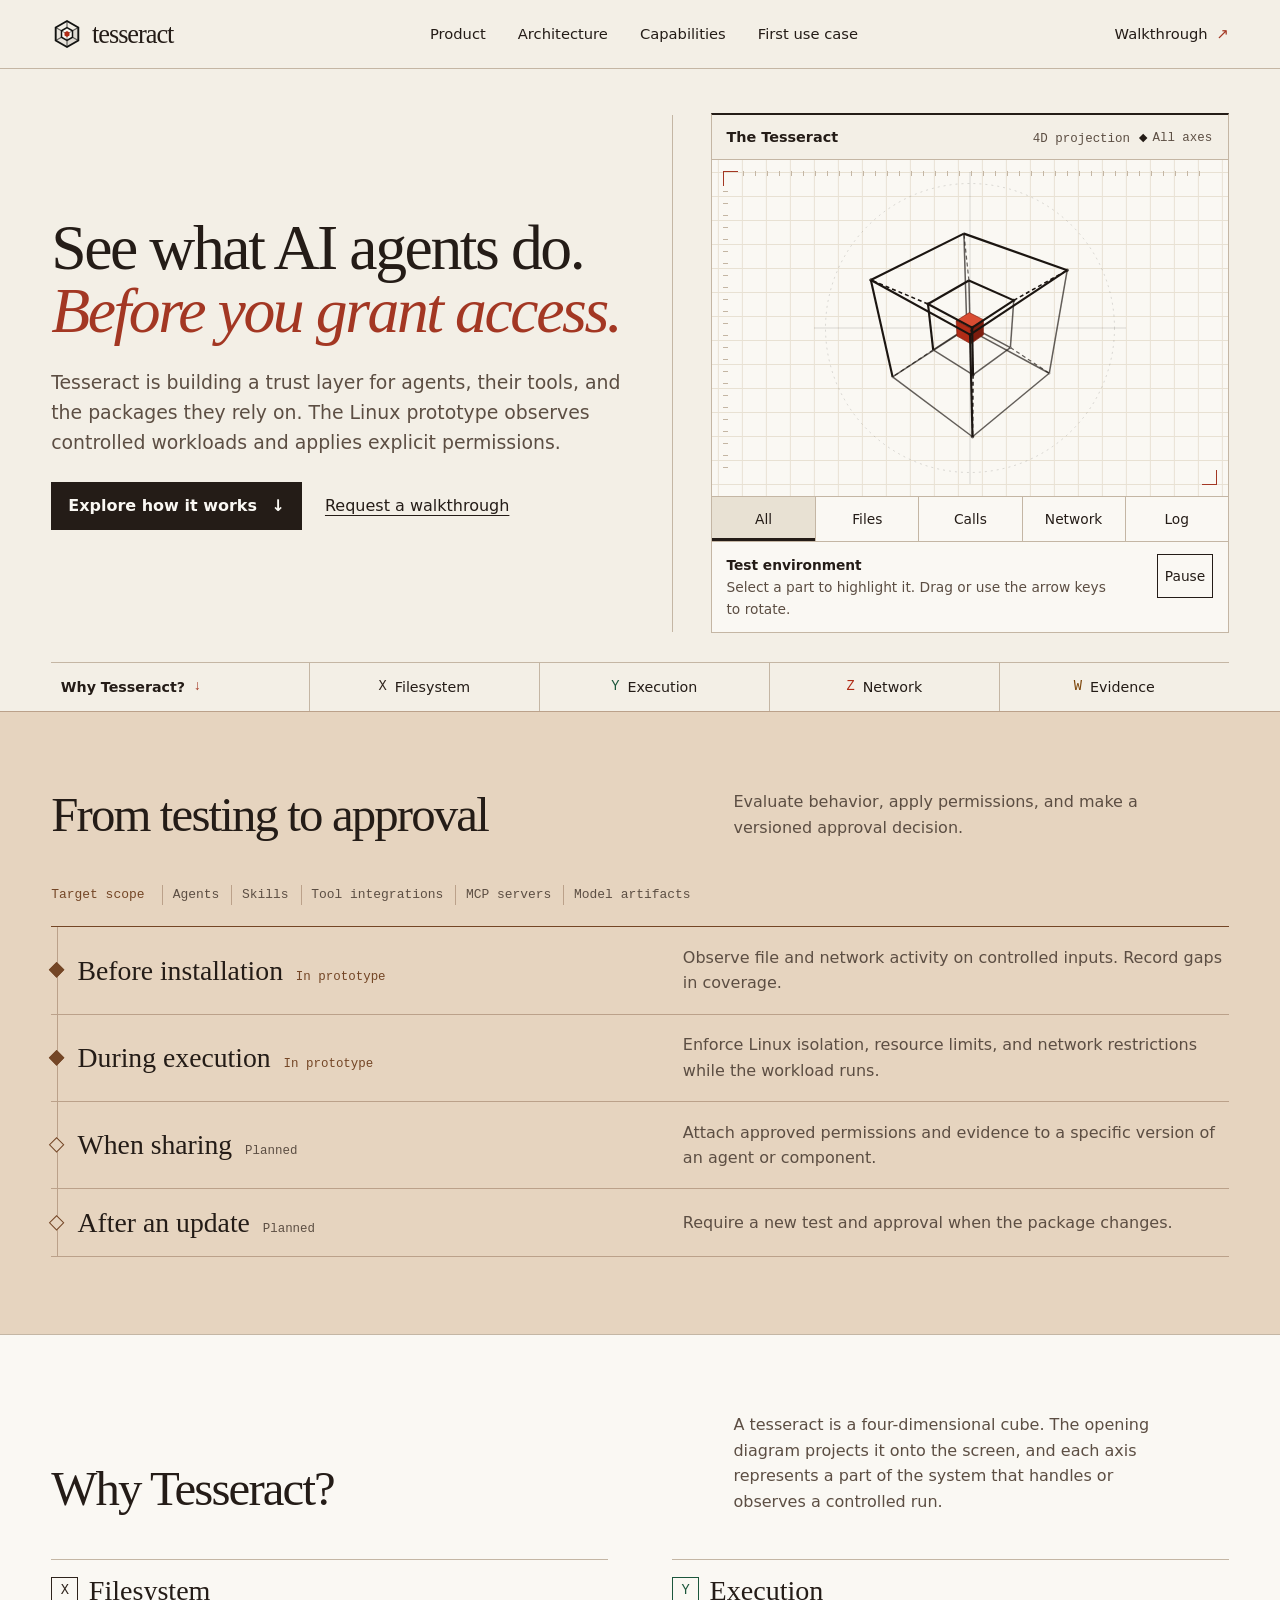
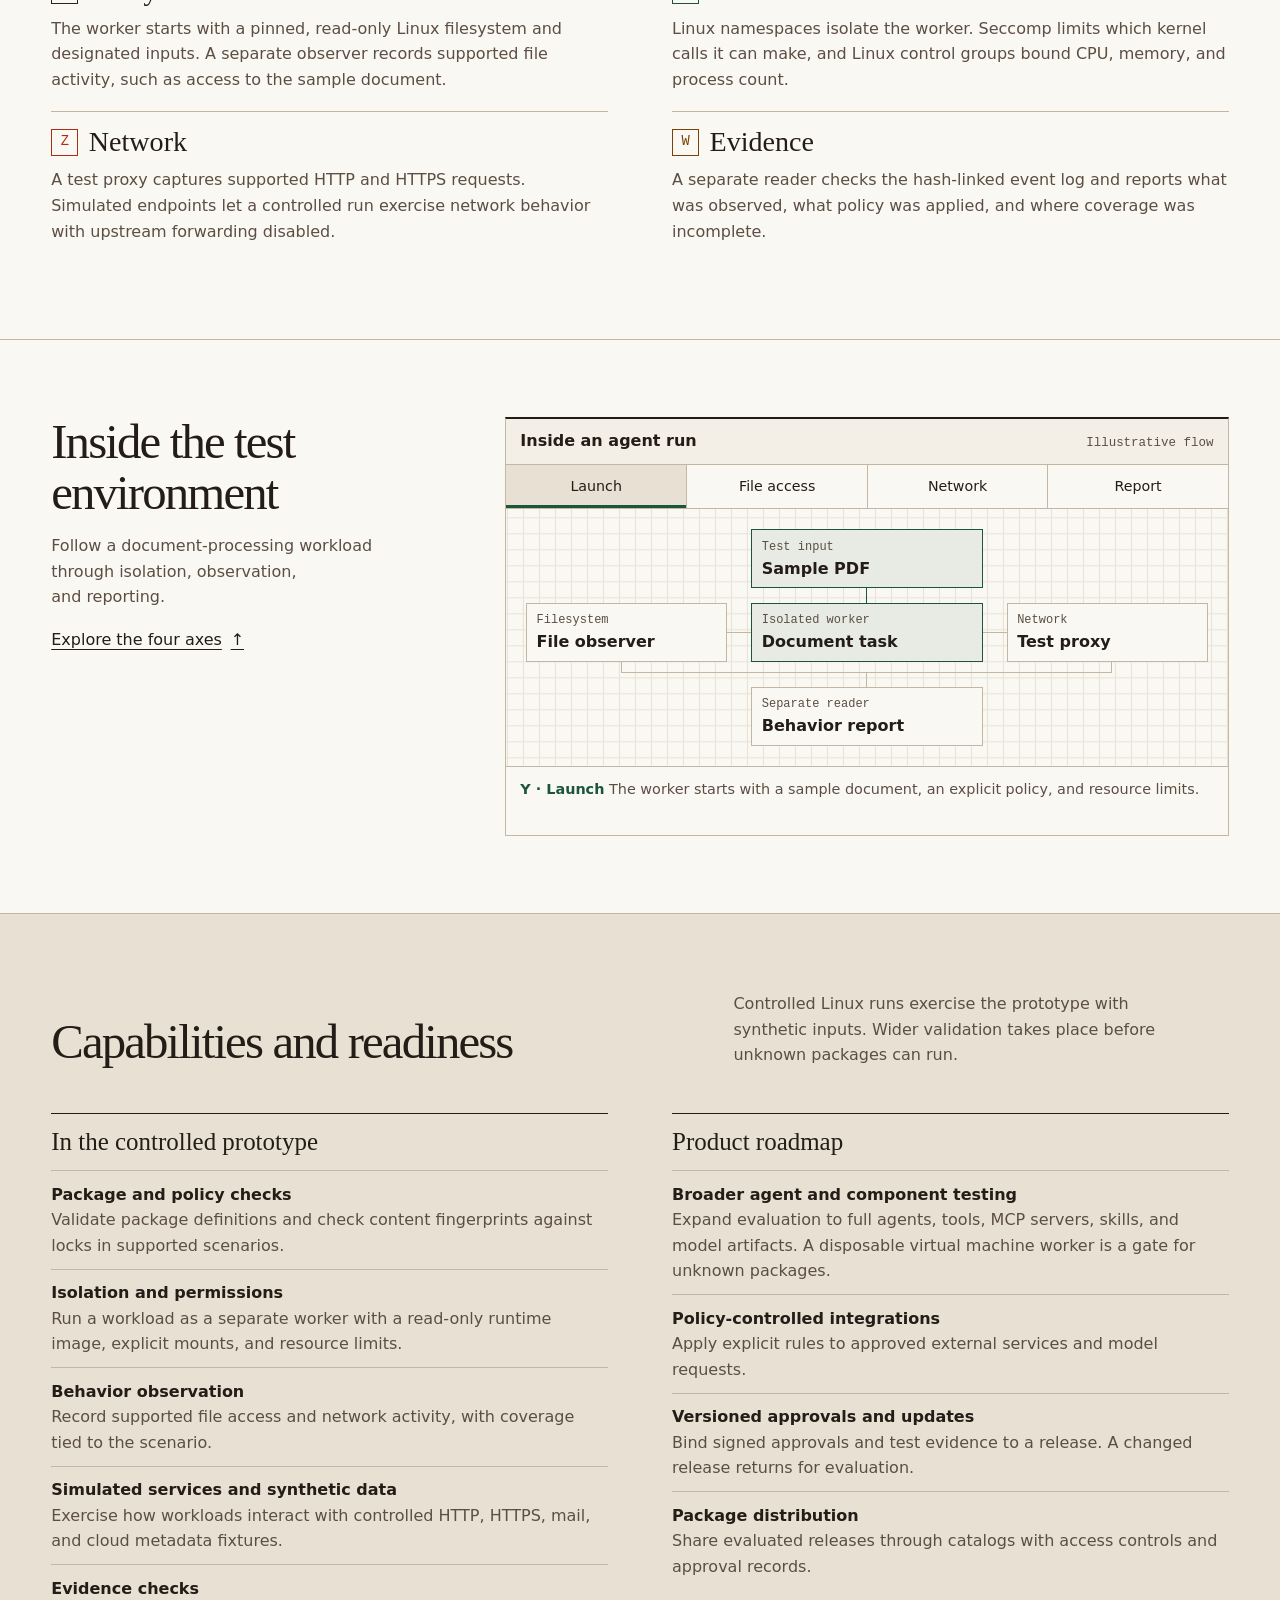
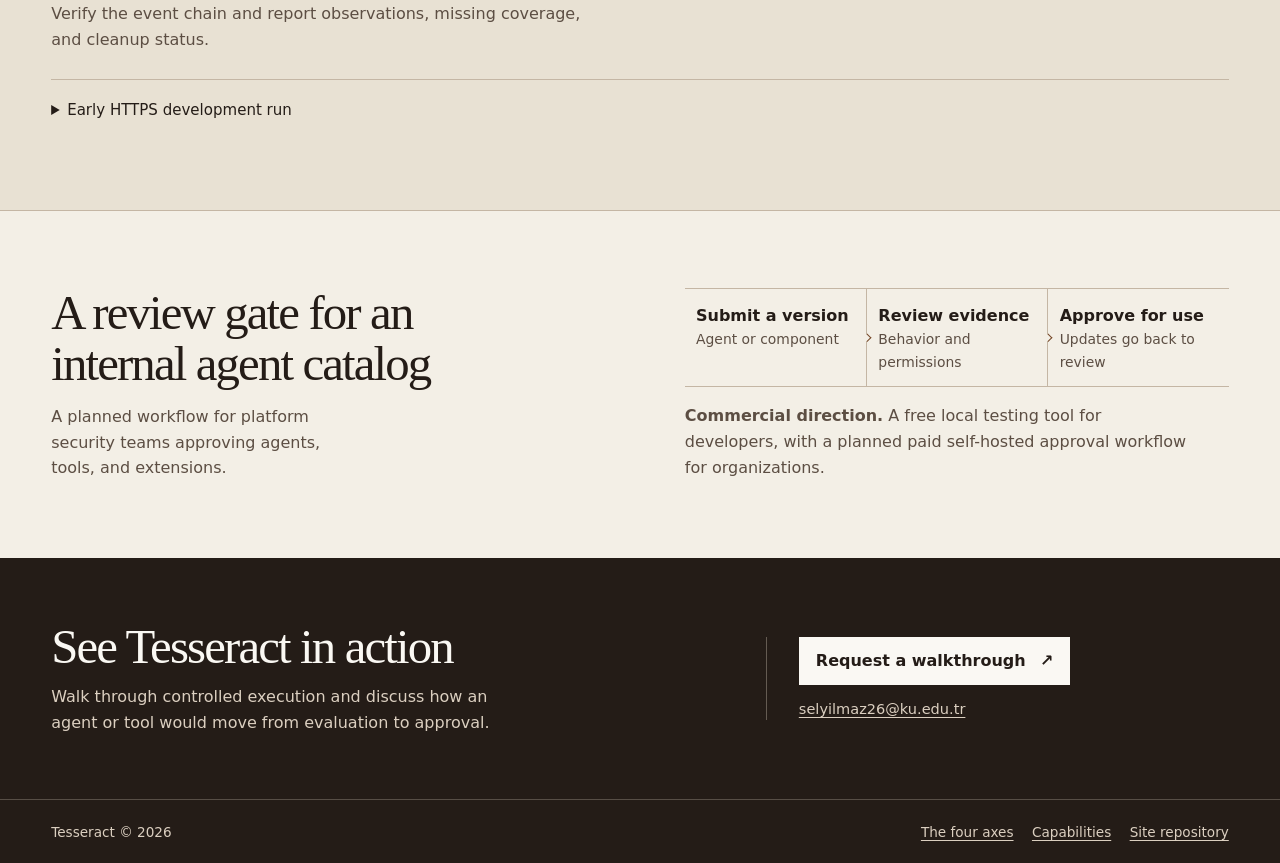
==== site/index.html @ fe3914e0 "Explain the Tesseract axes and product capabilities" ====
<!doctype html>
<html lang="en">
<head>
  <meta charset="utf-8">
  <meta name="viewport" content="width=device-width, initial-scale=1">
  <meta http-equiv="Content-Security-Policy" content="default-src 'self'; script-src 'self'; style-src 'self' https://fonts.googleapis.com; font-src 'self' https://fonts.gstatic.com; img-src 'self' data:; base-uri 'none'; form-action 'none';">
  <title>Tesseract — Behavior testing for AI agents and their tools</title>
  <meta name="description" content="Tesseract is building a trust layer for AI agents and their components, starting with an isolated Linux runtime for controlled runs and explicit permissions.">
  <meta name="theme-color" content="#F3EFE6">
  <meta property="og:type" content="website">
  <meta property="og:site_name" content="Tesseract">
  <meta property="og:title" content="Tesseract — Behavior testing for AI agents and their tools">
  <meta property="og:description" content="Test, constrain, and review the software an AI agent runs. Explore Tesseract's controlled Linux prototype.">
  <meta property="og:url" content="https://selimyilmz.github.io/tesseract/">
  <meta property="og:image" content="https://selimyilmz.github.io/tesseract/assets/tesseract-logo-paper-1024.png">
  <meta name="twitter:card" content="summary">
  <link rel="icon" href="assets/tesseract-logo.svg" type="image/svg+xml">
  <link rel="preconnect" href="https://fonts.googleapis.com">
  <link rel="preconnect" href="https://fonts.gstatic.com" crossorigin>
  <link href="https://fonts.googleapis.com/css2?family=IBM+Plex+Mono:wght@400;500&family=IBM+Plex+Sans:wght@400;500;600&family=Newsreader:ital,opsz,wght@0,6..72,400;0,6..72,500;1,6..72,400&display=swap" rel="stylesheet" referrerpolicy="no-referrer">
  <link rel="stylesheet" href="styles.css?v=20261123b">
  <script src="tesseract-plate.js?v=20261123a" defer></script>
</head>
<body>
  <a class="skip-link" href="#main-content">Skip to main content</a>
  <header class="masthead">
    <div class="container masthead__inner">
      <a class="brand" href="#main-content">
        <img src="assets/tesseract-logo.svg" alt="" width="32" height="32">
        <span>tesseract</span>
      </a>
      <nav class="primary-nav" aria-label="Primary">
        <a href="#how-it-works">Product</a>
        <a href="#four-dimensions">Architecture</a>
        <a href="#status">Capabilities</a>
        <a href="#business">First use case</a>
      </nav>
      <a class="masthead__contact" href="#contact">Walkthrough <span aria-hidden="true">↗</span></a>
      <button type="button" id="menuToggle" class="menu-toggle" aria-expanded="false" aria-controls="mobileDrawer">Menu</button>
    </div>
    <nav id="mobileDrawer" class="mobile-drawer" aria-label="Mobile" hidden>
      <div class="container">
        <a href="#how-it-works">Product</a>
        <a href="#four-dimensions">Architecture</a>
        <a href="#status">Capabilities</a>
        <a href="#business">First use case</a>
        <a href="#contact">Request a walkthrough</a>
      </div>
    </nav>
  </header>

  <main id="main-content" tabindex="-1">
    <section class="hero container" aria-labelledby="hero-title">
      <div class="hero__copy">
        <h1 id="hero-title"><span>See what AI agents do.</span> <em>Before you grant access.</em></h1>
        <p class="hero__intro">Tesseract is building a trust layer for agents, their tools, and the packages they rely on. The Linux prototype observes controlled workloads and applies explicit permissions.</p>
        <div class="hero__actions">
          <a class="button button--ink" href="#how-it-works">Explore how it works <span aria-hidden="true">↓</span></a>
          <a class="text-link" href="#contact">Request a walkthrough</a>
        </div>
      </div>

      <figure class="instrument">
        <figcaption>
          <span>The Tesseract</span>
          <span class="instrument__caption">
            <span>4D projection</span>
            <span id="planeIndicator" class="instrument__axis" data-plane="all" hidden>All axes</span>
          </span>
        </figcaption>
        <div class="instrument__stage">
          <span class="instrument__scale" aria-hidden="true"></span>
          <img src="assets/tesseract-logo.svg" alt="Tesseract emblem" width="224" height="224" class="instrument__fallback">
          <div id="tesseractFrame" class="instrument__canvas-frame" tabindex="0" aria-label="4D projection. Drag or use the arrow keys to rotate." hidden>
            <canvas id="tesseractCanvas" role="img" aria-label="Hypercube projection illustrating four parts of the test environment."></canvas>
          </div>
        </div>
        <div id="instrumentControls" class="instrument__controls" hidden>
          <div class="instrument__layers" role="group" aria-label="Highlight a part of the test environment">
            <button type="button" class="plane-btn" data-plane="all" aria-pressed="true">All</button>
            <button type="button" class="plane-btn" data-plane="x" aria-pressed="false">Files</button>
            <button type="button" class="plane-btn" data-plane="y" aria-pressed="false">Calls</button>
            <button type="button" class="plane-btn" data-plane="z" aria-pressed="false">Network</button>
            <button type="button" class="plane-btn" data-plane="w" aria-pressed="false">Log</button>
          </div>
          <div class="instrument__legend">
            <div class="instrument__readout">
              <p data-readout="all" data-current><strong>Test environment</strong> <span>Select a part to highlight it. Drag or use the arrow keys to rotate.</span></p>
              <p data-readout="x"><strong>Filesystem</strong> <span>A read-only Wolfi filesystem and a separate file sensor.</span></p>
              <p data-readout="y"><strong>Kernel calls</strong> <span>Seccomp restricts which kernel calls the workload can make.</span></p>
              <p data-readout="z"><strong>Network</strong> <span>The test proxy captures supported requests without forwarding them upstream.</span></p>
              <p data-readout="w"><strong>Evidence log</strong> <span>A separate reader checks the event chain and reports gaps in observation.</span></p>
            </div>
            <p class="visually-hidden" id="planeAnnouncement" role="status"></p>
            <button type="button" id="motionToggle" class="motion-btn">Play</button>
          </div>
        </div>
      </figure>
    </section>

    <nav class="cover-index container" aria-label="Tesseract axes">
      <a class="cover-index__intro" href="#why-tesseract">Why Tesseract? <span aria-hidden="true">↓</span></a>
      <a href="#axis-x" data-plane="x"><span>X</span> Filesystem</a>
      <a href="#axis-y" data-plane="y"><span>Y</span> Execution</a>
      <a href="#axis-z" data-plane="z"><span>Z</span> Network</a>
      <a href="#axis-w" data-plane="w"><span>W</span> Evidence</a>
    </nav>

    <section id="how-it-works" class="workflow-section section" aria-labelledby="workflow-title">
      <div class="container">
        <div class="section-heading">
          <h2 id="workflow-title" tabindex="-1">From testing to approval</h2>
          <p>Evaluate behavior, apply permissions, and make a versioned approval decision.</p>
        </div>
        <div class="target-scope">
          <span>Target scope</span>
          <ul aria-label="Target component types">
            <li>Agents</li><li>Skills</li><li>Tool integrations</li><li>MCP servers</li><li>Model artifacts</li>
          </ul>
        </div>
        <dl class="workflow">
          <div>
            <dt>Before installation <span class="stage stage--prototype">In prototype</span></dt>
            <dd>Observe file and network activity on controlled inputs. Record gaps in coverage.</dd>
          </div>
          <div>
            <dt>During execution <span class="stage stage--prototype">In prototype</span></dt>
            <dd>Enforce Linux isolation, resource limits, and network restrictions while the workload runs.</dd>
          </div>
          <div>
            <dt>When sharing <span class="stage">Planned</span></dt>
            <dd>Attach approved permissions and evidence to a specific version of an agent or component.</dd>
          </div>
          <div>
            <dt>After an update <span class="stage">Planned</span></dt>
            <dd>Require a new test and approval when the package changes.</dd>
          </div>
        </dl>
      </div>
    </section>

    <section id="why-tesseract" class="axis-section section" aria-labelledby="axis-title">
      <div class="container">
        <div class="section-heading">
          <h2 id="axis-title" tabindex="-1">Why Tesseract?</h2>
          <p>A tesseract is a four-dimensional cube. The opening diagram projects it onto the screen, and each axis represents a part of the system that handles or observes a controlled run.</p>
        </div>
        <dl class="axis-map">
          <div id="axis-x" data-plane="x" tabindex="-1">
            <dt><span class="axis-map__letter">X</span> Filesystem</dt>
            <dd>The worker starts with a pinned, read-only Linux filesystem and designated inputs. A separate observer records supported file activity, such as access to the sample document.</dd>
          </div>
          <div id="axis-y" data-plane="y" tabindex="-1">
            <dt><span class="axis-map__letter">Y</span> Execution</dt>
            <dd>Linux namespaces isolate the worker. Seccomp limits which kernel calls it can make, and Linux control groups bound CPU, memory, and process count.</dd>
          </div>
          <div id="axis-z" data-plane="z" tabindex="-1">
            <dt><span class="axis-map__letter">Z</span> Network</dt>
            <dd>A test proxy captures supported HTTP and HTTPS requests. Simulated endpoints let a controlled run exercise network behavior with upstream forwarding disabled.</dd>
          </div>
          <div id="axis-w" data-plane="w" tabindex="-1">
            <dt><span class="axis-map__letter">W</span> Evidence</dt>
            <dd>A separate reader checks the hash-linked event log and reports what was observed, what policy was applied, and where coverage was incomplete.</dd>
          </div>
        </dl>
      </div>
    </section>

    <section id="four-dimensions" class="architecture section" aria-labelledby="architecture-title">
      <div class="container architecture__grid">
        <div class="architecture__intro">
          <h2 id="architecture-title" tabindex="-1">Inside the test environment</h2>
          <p>Follow a document-processing workload through isolation, observation, and reporting.</p>
          <a class="text-link architecture__link" href="#why-tesseract">Explore the four axes <span aria-hidden="true">↑</span></a>
        </div>

        <div id="runExplorer" class="run-explorer" data-step="launch" data-plane="y">
          <div class="run-explorer__header">
            <h3>Inside an agent run</h3>
            <span>Illustrative flow</span>
          </div>
          <div class="run-explorer__steps" role="group" aria-label="Inspect an execution step" hidden>
            <button type="button" data-step-choice="launch" data-plane="y" aria-pressed="true">Launch</button>
            <button type="button" data-step-choice="files" data-plane="x" aria-pressed="false">File access</button>
            <button type="button" data-step-choice="network" data-plane="z" aria-pressed="false">Network</button>
            <button type="button" data-step-choice="report" data-plane="w" aria-pressed="false">Report</button>
          </div>
          <figure class="run-diagram" aria-label="A sample PDF enters an isolated Linux worker. File and network activity are observed outside the worker. A separate reader checks the resulting evidence.">
            <div class="run-node run-node--input"><span>Test input</span><strong>Sample PDF</strong></div>
            <div class="run-node run-node--files"><span>Filesystem</span><strong>File observer</strong></div>
            <div class="run-node run-node--worker"><span>Isolated worker</span><strong>Document task</strong></div>
            <div class="run-node run-node--proxy"><span>Network</span><strong>Test proxy</strong></div>
            <div class="run-node run-node--reader"><span>Separate reader</span><strong>Behavior report</strong></div>
            <span class="run-wire run-wire--input" aria-hidden="true"></span>
            <span class="run-wire run-wire--files" aria-hidden="true"></span>
            <span class="run-wire run-wire--proxy" aria-hidden="true"></span>
            <span class="run-wire run-wire--collect" aria-hidden="true"></span>
            <span class="run-wire run-wire--report" aria-hidden="true"></span>
          </figure>
          <div class="run-explorer__readout">
            <p data-step-note="launch" data-current><strong>Y · Launch</strong> The worker starts with a sample document, an explicit policy, and resource limits.</p>
            <p data-step-note="files"><strong>X · File access</strong> A separate observer records supported file activity, such as a read of the sample document.</p>
            <p data-step-note="network"><strong>Z · Network</strong> Supported requests reach a simulated endpoint. The test proxy keeps upstream forwarding disabled.</p>
            <p data-step-note="report"><strong>W · Report</strong> A separate reader checks the event log and flags gaps in observation.</p>
          </div>
          <p class="visually-hidden" role="status"></p>
        </div>
      </div>
    </section>

    <section id="status" class="capabilities section" aria-labelledby="status-title">
      <div class="container">
        <div class="section-heading">
          <h2 id="status-title" tabindex="-1">Capabilities and readiness</h2>
          <p>Controlled Linux runs exercise the prototype with synthetic inputs. Wider validation takes place before unknown packages can run.</p>
        </div>
        <div class="capabilities__grid">
          <div class="capabilities__group">
            <h3>In the controlled prototype</h3>
            <dl>
              <div><dt>Package and policy checks</dt><dd>Validate package definitions and check content fingerprints against locks in supported scenarios.</dd></div>
              <div><dt>Isolation and permissions</dt><dd>Run a workload as a separate worker with a read-only runtime image, explicit mounts, and resource limits.</dd></div>
              <div><dt>Behavior observation</dt><dd>Record supported file access and network activity, with coverage tied to the scenario.</dd></div>
              <div><dt>Simulated services and synthetic data</dt><dd>Exercise how workloads interact with controlled HTTP, HTTPS, mail, and cloud metadata fixtures.</dd></div>
              <div><dt>Evidence checks</dt><dd>Verify the event chain and report observations, missing coverage, and cleanup status.</dd></div>
            </dl>
          </div>
          <div class="capabilities__group">
            <h3>Product roadmap</h3>
            <dl>
              <div><dt>Broader agent and component testing</dt><dd>Expand evaluation to full agents, tools, MCP servers, skills, and model artifacts. A disposable virtual machine worker is a gate for unknown packages.</dd></div>
              <div><dt>Policy-controlled integrations</dt><dd>Apply explicit rules to approved external services and model requests.</dd></div>
              <div><dt>Versioned approvals and updates</dt><dd>Bind signed approvals and test evidence to a release. A changed release returns for evaluation.</dd></div>
              <div><dt>Package distribution</dt><dd>Share evaluated releases through catalogs with access controls and approval records.</dd></div>
            </dl>
          </div>
        </div>
        <div class="capabilities__evidence">
          <details id="forensics" class="development-note">
            <summary>Early HTTPS development run</summary>
            <p>A controlled run completed with verified cleanup. The simulated endpoint saw two synthetic credential matches. One TLS handshake failed and the report recorded incomplete coverage.</p>
            <p class="development-note__source"><time datetime="2026-11-18">18 Nov 2026</time> · N4 run <code>d0eb0ce4</code></p>
          </details>
        </div>
      </div>
    </section>

    <section id="business" class="container section" aria-labelledby="business-title">
      <div class="use-case">
        <div>
          <h2 id="business-title" tabindex="-1">A review gate for an internal agent catalog</h2>
          <p class="use-case__lead">A planned workflow for platform security teams approving agents, tools, and extensions.</p>
        </div>
        <div class="use-case__detail">
          <ol class="catalog-flow" aria-label="Planned catalog approval steps">
            <li><strong>Submit a version</strong><span>Agent or component</span></li>
            <li><strong>Review evidence</strong><span>Behavior and permissions</span></li>
            <li><strong>Approve for use</strong><span>Updates go back to review</span></li>
          </ol>
          <p><strong>Commercial direction.</strong> A free local testing tool for developers, with a planned paid self-hosted approval workflow for organizations.</p>
        </div>
      </div>
    </section>

    <section id="contact" class="section contact" aria-labelledby="contact-title">
      <div class="container contact__inner">
        <div>
          <h2 id="contact-title" tabindex="-1">See Tesseract in action</h2>
          <p>Walk through controlled execution and discuss how an agent or tool would move from evaluation to approval.</p>
        </div>
        <div class="contact__action">
          <a class="button button--paper" href="mailto:selyilmaz26@ku.edu.tr?subject=Tesseract%20walkthrough">Request a walkthrough <span aria-hidden="true">↗</span></a>
          <p><a href="mailto:selyilmaz26@ku.edu.tr">selyilmaz26@ku.edu.tr</a></p>
        </div>
      </div>
    </section>
  </main>

  <footer class="site-footer">
    <div class="container site-footer__inner">
      <span>Tesseract © 2026</span>
      <nav class="site-footer__nav" aria-label="Footer">
        <a href="#why-tesseract">The four axes</a>
        <a href="#status">Capabilities</a>
        <a href="https://github.com/selimyilmz/tesseract">Site repository</a>
      </nav>
    </div>
  </footer>
</body>
</html>
---- site/styles.css ----
/*
 * contrast-pair: --ink / --paper 4.5
 * contrast-pair: --muted / --paper 4.5
 * contrast-pair: --rust / --paper 4.5
 * contrast-pair: --ink / --paper-dark 4.5
 * contrast-pair: --muted / --paper-dark 4.5
 * contrast-pair: --ink / --workflow-paper 4.5
 * contrast-pair: --muted / --workflow-paper 4.5
 * contrast-pair: --workflow-accent / --workflow-paper 4.5
 * contrast-pair: --ink / --white 4.5
 * contrast-pair: --muted / --white 4.5
 * contrast-pair: --rust / --white 4.5
 * contrast-pair: --white / --ink 4.5
 * contrast-pair: --white / --rust 4.5
 * contrast-pair: --light-muted / --ink 4.5
 * contrast-pair: --amber / --ink 4.5
 * contrast-pair: --axis-x / --white 4.5
 * contrast-pair: --axis-y / --white 4.5
 * contrast-pair: --axis-z / --white 4.5
 * contrast-pair: --axis-w / --white 4.5
 * contrast-pair: --axis-x / --paper 4.5
 * contrast-pair: --axis-y / --paper 4.5
 * contrast-pair: --axis-z / --paper 4.5
 * contrast-pair: --axis-w / --paper 4.5
 */
@layer tokens, base, layout, components, accessibility;

@layer tokens {
  :root {
    color-scheme: light;
    --paper: #F3EFE6;
    --paper-dark: #E8E1D3;
    --white: #FAF8F3;
    --workflow-paper: #E6D4BF;
    --workflow-rule: #BBA18A;
    --workflow-accent: #744626;
    --ink: #241C17;
    --muted: #5C4E43;
    --rust: #A33723;
    --axis-x: #2E231C;
    --axis-y: #1B563B;
    --axis-z: #B02B16;
    --axis-w: #7A4206;
    --rule: #C4B6A4;
    --light-muted: #DBCFC0;
    --amber: #F0BE82;
    --serif: "Newsreader", Georgia, serif;
    --sans: "IBM Plex Sans", system-ui, sans-serif;
    --mono: "IBM Plex Mono", ui-monospace, monospace;
    --gutter: clamp(1.125rem, 4vw, 4rem);
    --section: clamp(3rem, 6vw, 5.5rem);
  }
}

@layer base {
  *, *::before, *::after { box-sizing: border-box; }

  html { scroll-padding-top: 4.65rem; }

  @media (prefers-reduced-motion: no-preference) {
    html { scroll-behavior: smooth; }
  }

  body {
    margin: 0;
    background: var(--paper);
    color: var(--ink);
    font-family: var(--sans);
    font-size: 1rem;
    line-height: 1.6;
  }

  h1, h2, h3, p, dl, dd, figure { margin: 0; }

  h1, h2 {
    font-family: var(--serif);
    font-weight: 500;
    letter-spacing: -0.038em;
    line-height: 1.04;
    text-wrap: balance;
  }

  h2 { font-size: clamp(2rem, 1.45rem + 2vw, 3.6rem); }
  h3 { font-size: 1rem; line-height: 1.35; }
  p { text-wrap: pretty; }
  a { color: inherit; text-underline-offset: 0.24em; }
  button { color: inherit; font: inherit; }
  code { font-family: var(--mono); font-size: 0.94em; }
  img, canvas { display: block; max-inline-size: 100%; }
  [hidden] { display: none !important; }
}

@layer layout {
  .container {
    width: min(100% - 2 * var(--gutter), 76rem);
    margin-inline: auto;
  }

  .section { padding-block: var(--section); }

  .section-heading {
    display: grid;
    grid-template-columns: minmax(0, 1.1fr) minmax(0, 0.9fr);
    align-items: end;
    gap: 1rem clamp(2rem, 6vw, 6.25rem);
    margin-bottom: clamp(1.75rem, 3.5vw, 3rem);
  }

  .section-heading p { max-width: 44ch; color: var(--muted); }

  @media (max-width: 43.99rem) {
    .section-heading { grid-template-columns: 1fr; }
  }
}

@layer components {
  .masthead {
    position: sticky;
    inset-block-start: 0;
    z-index: 2;
    background: var(--paper);
    border-block-end: 1px solid var(--rule);
  }

  .masthead__inner {
    display: flex;
    min-height: 4.25rem;
    align-items: center;
    justify-content: space-between;
    gap: 1rem;
  }

  .brand {
    display: inline-flex;
    min-height: 2.75rem;
    align-items: center;
    gap: 0.55rem;
    font: 500 1.65rem/1 var(--serif);
    letter-spacing: -0.04em;
    text-decoration: none;
  }

  .primary-nav { display: flex; align-items: center; gap: clamp(1rem, 2.6vw, 2rem); }

  .primary-nav a,
  .masthead__contact,
  .mobile-drawer a {
    display: inline-flex;
    min-height: 2.75rem;
    align-items: center;
    font-size: 0.92rem;
    font-weight: 500;
    text-decoration: none;
  }

  .masthead__contact { gap: 0.55rem; }
  .masthead__contact span { color: var(--rust); }

  .primary-nav a:hover,
  .masthead__contact:hover,
  .mobile-drawer a:hover { text-decoration: underline; }

  .menu-toggle {
    display: none;
    min-height: 2.75rem;
    padding-inline: 0.8rem;
    border: 1px solid var(--ink);
    background: transparent;
    cursor: pointer;
  }

  .mobile-drawer { display: none; }

  .hero {
    --hero-gap: clamp(2.5rem, 6.25vw, 5.5rem);
    display: grid;
    grid-template-columns: minmax(0, 1.12fr) minmax(0, 1fr);
    gap: var(--hero-gap);
    align-items: center;
    padding-block: clamp(2rem, 3.45vw, 3.25rem) clamp(1.5rem, 2.3vw, 2.25rem);
  }

  .hero h1 {
    font-size: clamp(2.65rem, 1.46rem + 3.15vw, 4rem);
    line-height: 0.99;
  }

  .hero h1 :is(span, em) {
    display: block;
    text-wrap: balance;
  }

  .hero h1 em {
    color: var(--rust);
    font-weight: 400;
  }

  .hero__intro {
    max-width: 51ch;
    margin-top: 1.55rem;
    color: var(--muted);
    font-size: clamp(1rem, 0.9rem + 0.35vw, 1.2rem);
  }

  .hero__actions {
    display: flex;
    flex-wrap: wrap;
    align-items: center;
    gap: 0.55rem 1.45rem;
    margin-top: 1.55rem;
  }

  .cover-index {
    display: grid;
    grid-template-columns: minmax(9.5rem, 1.12fr) repeat(4, minmax(0, 1fr));
    border-top: 1px solid var(--rule);
  }
  .cover-index a {
    display: flex;
    min-height: 3rem;
    align-items: center;
    justify-content: center;
    gap: 0.5rem;
    padding: 0.5rem 0.6rem;
    text-decoration: none;
    font-size: 0.89rem;
  }
  .cover-index a + a { border-inline-start: 1px solid var(--rule); }
  .cover-index a:hover { background: var(--paper-dark); text-decoration: underline; }
  .cover-index a:focus-visible { outline-offset: -3px; }
  .cover-index a > span { color: var(--plane-accent, var(--rust)); font: 500 0.86rem/1.5 var(--mono); }
  .cover-index .cover-index__intro { justify-content: flex-start; font-weight: 600; }

  .button {
    display: inline-flex;
    min-height: 3rem;
    align-items: center;
    justify-content: space-between;
    gap: 0.9rem;
    border: 1px solid transparent;
    padding: 0.65rem 1rem;
    font-weight: 600;
    line-height: 1.25;
    text-decoration: none;
  }

  .button--ink { background: var(--ink); color: var(--white); }
  .button--ink:hover { background: var(--rust); }
  .button--paper { background: var(--white); color: var(--ink); }
  .button--paper:hover { background: var(--paper-dark); }

  .text-link {
    display: inline-flex;
    align-items: center;
    min-height: 2.75rem;
    font-weight: 500;
  }

  .text-link:hover { color: var(--rust); }

  .workflow-section {
    background: var(--workflow-paper);
    border-top: 1px solid var(--workflow-rule);
  }

  .target-scope {
    display: flex;
    flex-wrap: wrap;
    align-items: baseline;
    gap: 0.45rem 1.1rem;
    margin-bottom: 1.35rem;
    color: var(--muted);
    font: 0.81rem/1.5 var(--mono);
  }

  .target-scope > span { color: var(--workflow-accent); font-weight: 500; }
  .target-scope ul {
    display: flex;
    flex-wrap: wrap;
    gap: 0.35rem 0.75rem;
    padding: 0;
    margin: 0;
    list-style: none;
  }
  .target-scope li { border-inline-start: 1px solid var(--workflow-rule); padding-inline-start: 0.6rem; }

  .workflow {
    position: relative;
    border-top: 1px solid var(--workflow-accent);
  }

  .workflow::before {
    content: "";
    position: absolute;
    inset-block: 0;
    inset-inline-start: 0.35rem;
    border-inline-start: 1px solid var(--workflow-rule);
  }

  .workflow > div {
    position: relative;
    display: grid;
    grid-template-columns: minmax(0, 1.05fr) minmax(0, 1fr);
    gap: 0.35rem 2rem;
    align-items: center;
    padding-block: 1.1rem;
    padding-inline-start: 1.65rem;
    border-bottom: 1px solid var(--workflow-rule);
  }

  .workflow > div::before {
    content: "";
    position: absolute;
    inset-block-start: 50%;
    inset-inline-start: 0.015rem;
    width: 0.7rem;
    aspect-ratio: 1;
    border: 1px solid var(--workflow-accent);
    background: var(--workflow-paper);
    transform: translateY(-50%) rotate(45deg);
  }

  .workflow > div:has(.stage--prototype)::before {
    background: var(--workflow-accent);
  }

  .workflow dt {
    display: flex;
    align-items: baseline;
    flex-wrap: wrap;
    gap: 0.1rem 0.8rem;
    font: 500 clamp(1.4rem, 1.22rem + 0.64vw, 1.95rem)/1.15 var(--serif);
  }

  .workflow dd { max-width: 55ch; color: var(--muted); }
  .stage { color: var(--muted); font: 400 0.78rem/1.5 var(--mono); }
  .stage--prototype { color: var(--workflow-accent); }

  .use-case,
  .contact__inner {
    display: grid;
    grid-template-columns: minmax(0, 1fr) minmax(0, 1fr);
    align-items: start;
    gap: 1rem clamp(2rem, 7vw, 6.5rem);
  }

  .capabilities { background: var(--paper-dark); border-block: 1px solid var(--rule); }
  .capabilities__grid {
    display: grid;
    grid-template-columns: repeat(2, minmax(0, 1fr));
    gap: 1.4rem clamp(1.75rem, 5vw, 4.5rem);
  }
  .capabilities__group {
    border-top: 1px solid var(--ink);
  }
  .capabilities__group h3 {
    padding-block: 0.85rem;
    font: 500 clamp(1.3rem, 1.2rem + 0.45vw, 1.65rem)/1.18 var(--serif);
  }
  .capabilities__group dl > div { border-top: 1px solid var(--rule); padding-block: 0.65rem; }
  .capabilities__group dt { font-weight: 600; }
  .capabilities__group dd, .capabilities__evidence p { color: var(--muted); }
  .capabilities__evidence { margin-top: 1rem; border-top: 1px solid var(--rule); }
  .capabilities__evidence p { max-width: 72ch; }

  .development-note { margin-top: 0.6rem; }
  .development-note summary {
    min-height: 2.75rem;
    padding-block: 0.55rem;
    cursor: pointer;
    font-size: 0.94rem;
    font-weight: 500;
  }

  .development-note[open] summary { margin-bottom: 0.3rem; }
  .development-note__source { margin-top: 0.45rem; font: 0.8rem/1.5 var(--mono); }

  .use-case__lead { max-width: 30ch; margin-top: 0.9rem; color: var(--muted); }
  .use-case__detail p { margin-top: 1rem; color: var(--muted); }
  .catalog-flow {
    display: grid;
    grid-template-columns: repeat(3, minmax(0, 1fr));
    padding: 0;
    margin: 0;
    border-block: 1px solid var(--rule);
    list-style: none;
  }
  .catalog-flow li { position: relative; padding: 0.85rem 0.85rem 0.85rem 0.7rem; }
  .catalog-flow li + li { border-inline-start: 1px solid var(--rule); }
  .catalog-flow li + li::before {
    content: "";
    position: absolute;
    inset-block-start: 50%;
    inset-inline-start: -0.21rem;
    width: 0.4rem;
    aspect-ratio: 1;
    border-block-start: 1px solid var(--workflow-accent);
    border-inline-end: 1px solid var(--workflow-accent);
    background: var(--paper);
    transform: translateY(-50%) rotate(45deg);
  }
  .catalog-flow strong, .catalog-flow span { display: block; }
  .catalog-flow span { color: var(--muted); font-size: 0.87rem; }

  .architecture {
    border-top: 1px solid var(--rule);
    background: var(--white);
  }

  .axis-section { background: var(--white); border-top: 1px solid var(--rule); }
  .axis-map {
    display: grid;
    grid-template-columns: repeat(2, minmax(0, 1fr));
    column-gap: clamp(1.75rem, 5vw, 4.5rem);
  }
  .axis-map > div { border-top: 1px solid var(--rule); padding-block: 0.9rem 1.15rem; }
  .axis-map > div:focus-visible { outline-offset: 0.3rem; }
  .axis-map dt {
    display: flex;
    align-items: center;
    gap: 0.65rem;
    font: 500 clamp(1.35rem, 1.18rem + 0.72vw, 1.8rem)/1.15 var(--serif);
  }
  .axis-map__letter {
    display: inline-grid;
    place-items: center;
    width: 1.7rem;
    aspect-ratio: 1;
    border: 1px solid var(--plane-accent);
    color: var(--plane-accent);
    font: 500 0.86rem/1.3 var(--mono);
  }
  .axis-map dd { max-width: 56ch; margin-top: 0.55rem; color: var(--muted); }

  .architecture__grid {
    display: grid;
    grid-template-columns: minmax(0, 0.7fr) minmax(0, 1.3fr);
    gap: clamp(1.75rem, 5vw, 5rem);
  }

  .architecture__intro h2 { max-width: 14ch; text-wrap: initial; }
  .architecture__intro p { max-width: 33ch; margin-top: 0.9rem; color: var(--muted); }
  .architecture__link { gap: 0.55rem; margin-top: 0.5rem; }

  .run-explorer {
    min-width: 0;
    border: 1px solid var(--rule);
    border-top: 2px solid var(--ink);
    background: var(--white);
  }

  .run-explorer__header {
    display: flex;
    justify-content: space-between;
    flex-wrap: wrap;
    align-items: baseline;
    gap: 0.25rem 1rem;
    padding: 0.7rem 0.9rem;
    border-bottom: 1px solid var(--rule);
    background: var(--paper);
  }
  .run-explorer__header > span { color: var(--muted); font: 0.78rem/1.5 var(--mono); }

  .run-explorer__steps { display: grid; grid-template-columns: repeat(4, minmax(0, 1fr)); }
  .run-explorer__steps button {
    min-height: 2.75rem;
    padding: 0.35rem;
    border: 0;
    border-bottom: 1px solid var(--rule);
    background: var(--white);
    font-size: 0.89rem;
    line-height: 1.25;
    overflow-wrap: anywhere;
    cursor: pointer;
  }
  .run-explorer__steps button + button { border-inline-start: 1px solid var(--rule); }
  .run-explorer__steps button:hover, .run-explorer__steps button[aria-pressed="true"] { background: var(--paper-dark); }
  .run-explorer__steps button[aria-pressed="true"] { box-shadow: inset 0 -3px var(--plane-accent); }
  .run-explorer__steps button:focus-visible { outline-offset: -3px; }

  .run-diagram {
    display: grid;
    grid-template-columns: minmax(0, 1fr) clamp(0.65rem, 2vw, 1.5rem) minmax(0, 1.15fr) clamp(0.65rem, 2vw, 1.5rem) minmax(0, 1fr);
    grid-template-areas:
      ". . input . ."
      ". . launch . ."
      "files filewire worker proxywire proxy"
      "collect collect collect collect collect"
      ". . reportwire . ."
      ". . reader . .";
    grid-template-rows: auto 0.9rem auto 0.7rem 0.85rem auto;
    padding: clamp(0.65rem, 2vw, 1.25rem);
    background-image:
      linear-gradient(to right, var(--paper-dark) 1px, transparent 1px),
      linear-gradient(to bottom, var(--paper-dark) 1px, transparent 1px);
    background-position: center;
    background-size: 1rem 1rem;
  }

  .run-node {
    z-index: 1;
    min-width: 0;
    display: grid;
    align-content: center;
    gap: 0.2rem;
    padding: clamp(0.35rem, 1vw, 0.6rem);
    border: 1px solid var(--rule);
    background: var(--white);
    overflow-wrap: anywhere;
  }
  .run-node span { color: var(--muted); font: 0.75rem/1.3 var(--mono); }
  .run-node strong { font-size: clamp(0.86rem, 1.5vw, 1rem); line-height: 1.2; }
  .run-node--input { grid-area: input; }
  .run-node--files { grid-area: files; }
  .run-node--worker { grid-area: worker; }
  .run-node--proxy { grid-area: proxy; }
  .run-node--reader { grid-area: reader; }

  .run-wire { position: relative; color: var(--rule); }
  .run-wire--input { grid-area: launch; }
  .run-wire--files { grid-area: filewire; }
  .run-wire--proxy { grid-area: proxywire; }
  .run-wire--collect { grid-area: collect; }
  .run-wire--report { grid-area: reportwire; }
  .run-wire--input, .run-wire--report {
    justify-self: center;
    border-inline-start: 1px solid currentColor;
  }
  .run-wire--files, .run-wire--proxy {
    align-self: center;
    border-block-start: 1px solid currentColor;
  }
  .run-wire--collect {
    margin-inline: 14%;
    border-inline: 1px solid currentColor;
    border-block-end: 1px solid currentColor;
  }

  .run-explorer[data-step="launch"] :is(.run-node--input, .run-node--worker),
  .run-explorer[data-step="files"] :is(.run-node--worker, .run-node--files),
  .run-explorer[data-step="network"] :is(.run-node--worker, .run-node--proxy),
  .run-explorer[data-step="report"] .run-node--reader {
    border-color: var(--plane-accent);
    background: color-mix(in srgb, var(--plane-accent) 8%, var(--white));
  }
  .run-explorer[data-step="launch"] .run-wire--input,
  .run-explorer[data-step="files"] .run-wire--files,
  .run-explorer[data-step="network"] .run-wire--proxy,
  .run-explorer[data-step="report"] :is(.run-wire--collect, .run-wire--report) { color: var(--plane-accent); }

  .run-explorer__readout {
    display: grid;
    padding: 0.7rem 0.9rem;
    border-top: 1px solid var(--rule);
  }
  .run-explorer__readout p {
    grid-area: 1 / 1;
    visibility: hidden;
    color: var(--muted);
    font-size: 0.9rem;
  }
  .run-explorer__readout p[data-current] { visibility: visible; }
  .run-explorer__readout strong { color: var(--plane-accent); }

  @media (prefers-reduced-motion: no-preference) {
    .run-node { transition: border-color 160ms, background-color 160ms; }
    .run-wire { transition: color 160ms; }
  }

  .instrument { position: relative; min-width: 0; background: var(--white); border: 1px solid var(--rule); border-top: 2px solid var(--ink); }

  @media (min-width: 44rem) {
    .hero .instrument::before {
      content: "";
      position: absolute;
      inset-block: 0;
      inset-inline-start: calc(var(--hero-gap) / -2);
      border-inline-start: 1px solid var(--rule);
      pointer-events: none;
    }
  }

  .instrument figcaption {
    display: flex;
    flex-wrap: wrap;
    justify-content: space-between;
    gap: 0.25rem 0.75rem;
    align-items: baseline;
    background: var(--paper);
    border-bottom: 1px solid var(--rule);
    padding: 0.65rem 0.9rem;
    font-size: 0.9rem;
    font-weight: 600;
  }

  .instrument__caption {
    display: inline-flex;
    align-items: baseline;
    gap: 0.65rem;
    color: var(--muted);
    font: 0.78rem/1.5 var(--mono);
  }

  .instrument__axis {
    display: inline-flex;
    min-inline-size: 9.75ch;
    align-items: center;
    gap: 0.35rem;
    white-space: nowrap;
  }

  .instrument__axis::before {
    content: "";
    flex: 0 0 0.4rem;
    aspect-ratio: 1;
    background: var(--plane-accent, var(--ink));
    transform: rotate(45deg);
  }

  .instrument__stage {
    position: relative;
    display: grid;
    place-items: center;
    min-height: 13rem;
    background-image:
      linear-gradient(to right, var(--paper-dark) 1px, transparent 1px),
      linear-gradient(to bottom, var(--paper-dark) 1px, transparent 1px);
    background-position: center;
    background-size: 1.5rem 1.5rem;
  }

  .instrument__stage::before,
  .instrument__stage::after {
    content: "";
    position: absolute;
    width: 0.9rem;
    height: 0.9rem;
    border: 0 solid var(--rust);
    pointer-events: none;
  }

  .instrument__stage::before {
    inset: 0.7rem auto auto 0.7rem;
    border-width: 1px 0 0 1px;
  }

  .instrument__stage::after {
    inset: auto 0.7rem 0.7rem auto;
    border-width: 0 1px 1px 0;
  }

  .instrument__scale {
    position: absolute;
    inset: 0.7rem;
    pointer-events: none;
  }

  .instrument__scale::before,
  .instrument__scale::after {
    content: "";
    position: absolute;
  }

  .instrument__scale::before {
    inset: 0 0.45rem auto 1.25rem;
    height: 0.28rem;
    background: repeating-linear-gradient(to right, var(--rule) 0 1px, transparent 1px 0.75rem);
  }

  .instrument__scale::after {
    inset: 1.25rem auto 0.45rem 0;
    width: 0.28rem;
    background: repeating-linear-gradient(to bottom, var(--rule) 0 1px, transparent 1px 0.75rem);
  }

  .instrument__fallback { width: min(44%, 9rem); height: auto; }
  .instrument__canvas-frame { width: min(100%, clamp(15rem, 28vw, 21rem)); aspect-ratio: 1; cursor: grab; touch-action: pan-y; }
  .instrument__canvas-frame:active { cursor: grabbing; }
  .instrument canvas { width: 100%; height: auto; }
  .instrument__layers { display: grid; grid-template-columns: repeat(5, minmax(0, 1fr)); border-top: 1px solid var(--rule); }

  .plane-btn, .motion-btn {
    min-height: 2.75rem;
    padding: 0.35rem 0.45rem;
    border: 0;
    background: var(--white);
    font-size: 0.86rem;
    line-height: 1.2;
    cursor: pointer;
  }

  .plane-btn { padding-inline: 0.25rem; overflow-wrap: anywhere; }
  .plane-btn + .plane-btn { border-left: 1px solid var(--rule); }
  .plane-btn:hover, .motion-btn:hover { background: var(--paper-dark); }
  [data-plane="x"] { --plane-accent: var(--axis-x); }
  [data-plane="y"] { --plane-accent: var(--axis-y); }
  [data-plane="z"] { --plane-accent: var(--axis-z); }
  [data-plane="w"] { --plane-accent: var(--axis-w); }
  .plane-btn[aria-pressed="true"] {
    background: var(--paper-dark);
    box-shadow: inset 0 -3px var(--plane-accent, var(--ink));
  }

  .instrument__legend {
    display: grid;
    grid-template-columns: minmax(0, 1fr) auto;
    align-items: start;
    gap: 0.75rem;
    padding: 0.75rem 0.9rem;
    border-top: 1px solid var(--rule);
    font-size: 0.86rem;
  }

  /* Keep the height of the tallest readout at the current text size and width. */
  .instrument__readout { display: grid; }
  .instrument__readout > p { grid-area: 1 / 1; visibility: hidden; }
  .instrument__readout > [data-current] { visibility: visible; }
  .instrument__legend strong, .instrument__legend span { display: block; }
  .instrument__legend span { color: var(--muted); }
  .motion-btn { min-width: 3.2rem; border: 1px solid var(--ink); }

  .contact {
    padding-block: clamp(2.5rem, 5vw, 4.15rem);
    background: var(--ink);
    color: var(--white);
  }
  .contact__inner { align-items: center; grid-template-columns: minmax(0, 1.35fr) minmax(0, 1fr); }
  .contact h2 { text-wrap: initial; }
  .contact__inner p { max-width: 45ch; margin-top: 0.75rem; color: var(--light-muted); }
  .contact__action {
    padding-inline-start: clamp(1rem, 3vw, 2rem);
    border-inline-start: 1px solid color-mix(in srgb, var(--light-muted) 35%, var(--ink));
  }
  .contact__action p { font-size: 0.91rem; overflow-wrap: anywhere; }

  .site-footer {
    border-top: 1px solid color-mix(in srgb, var(--light-muted) 28%, var(--ink));
    background: var(--ink);
    color: var(--light-muted);
  }
  .site-footer__inner {
    display: flex;
    min-height: 4rem;
    align-items: center;
    flex-wrap: wrap;
    justify-content: space-between;
    gap: 0.25rem 1.5rem;
    padding-block: 0.35rem;
    font-size: 0.85rem;
  }

  .site-footer__nav { display: flex; flex-wrap: wrap; gap: 0 1.15rem; }
  .site-footer a { display: inline-flex; min-height: 2.75rem; align-items: center; }

  @media (max-width: 53.99rem) {
    .primary-nav, .masthead__contact { display: none; }
    .architecture__grid { grid-template-columns: 1fr; }
    .menu-toggle { display: block; }
    .mobile-drawer {
      position: absolute;
      inset: 100% 0 auto;
      display: block;
      max-height: calc(100dvh - 4.25rem);
      overflow-y: auto;
      background: var(--paper);
      border-block: 1px solid var(--rule);
    }
    .mobile-drawer .container { display: grid; padding-block: 0.45rem; }
    .mobile-drawer a + a { border-top: 1px solid var(--rule); }
  }

  @media (max-width: 43.99rem) {
    .hero, .workflow > div, .axis-map, .capabilities__grid,
    .use-case, .contact__inner { grid-template-columns: 1fr; }
    .hero { gap: 1.3rem; padding-block: 2.05rem 1.25rem; }
    .hero__intro { margin-top: 0.95rem; }
    .hero__actions { margin-top: 1rem; column-gap: 0.8rem; font-size: 0.92rem; }
    .workflow > div::before { inset-block-start: 1.85rem; }
    .cover-index { grid-template-columns: repeat(2, minmax(0, 1fr)); }
    .cover-index .cover-index__intro { grid-column: 1 / -1; }
    .cover-index a + a { border-top: 1px solid var(--rule); justify-content: flex-start; }
    .cover-index a:nth-of-type(even) { border-inline-start: 0; }
    .contact__action { padding: 0.9rem 0 0; border-inline-start: 0; border-block-start: 1px solid var(--rule); }
  }

  @media (max-width: 24rem) {
    .run-explorer__steps { grid-template-columns: repeat(2, minmax(0, 1fr)); }
    .catalog-flow { grid-template-columns: 1fr; }
    .catalog-flow li + li { border-inline-start: 0; border-block-start: 1px solid var(--rule); }
    .catalog-flow li + li::before {
      inset-block-start: -0.21rem;
      inset-inline-start: 1rem;
      transform: rotate(135deg);
    }
  }
}

@layer accessibility {
  .visually-hidden {
    position: absolute;
    width: 1px;
    height: 1px;
    overflow: hidden;
    clip-path: inset(50%);
    white-space: nowrap;
  }

  .skip-link {
    position: fixed;
    inset: 0.5rem auto auto 0.5rem;
    z-index: 3;
    transform: translateY(calc(-100% - 1rem));
    background: var(--white);
    padding: 0.6rem 0.9rem;
  }

  .skip-link:focus { transform: none; }
  :where(a, button, summary, [tabindex]):focus-visible { outline: 2px solid var(--rust); outline-offset: 3px; }
  :is(.contact, .site-footer) :focus-visible { outline-color: var(--amber); }
  .plane-btn:focus-visible { outline-offset: -3px; outline-color: var(--rust); }

  @media (forced-colors: active) {
    :where(a, button, summary, [tabindex]):focus-visible { outline-color: Highlight; }
    .plane-btn[aria-pressed="true"] { border: 2px solid Highlight; }
    .run-explorer__steps button[aria-pressed="true"] { outline: 1px solid Highlight; outline-offset: -2px; }
    .button { border-color: ButtonText; }
  }

  @media print {
    .masthead, .hero__actions, .instrument__controls, .site-footer { display: none; }
    .section, .hero { padding-block: 1.5rem; }
    .contact { background: white; color: black; }
    .contact p { color: black; }
    .instrument { break-inside: avoid; }
  }
}
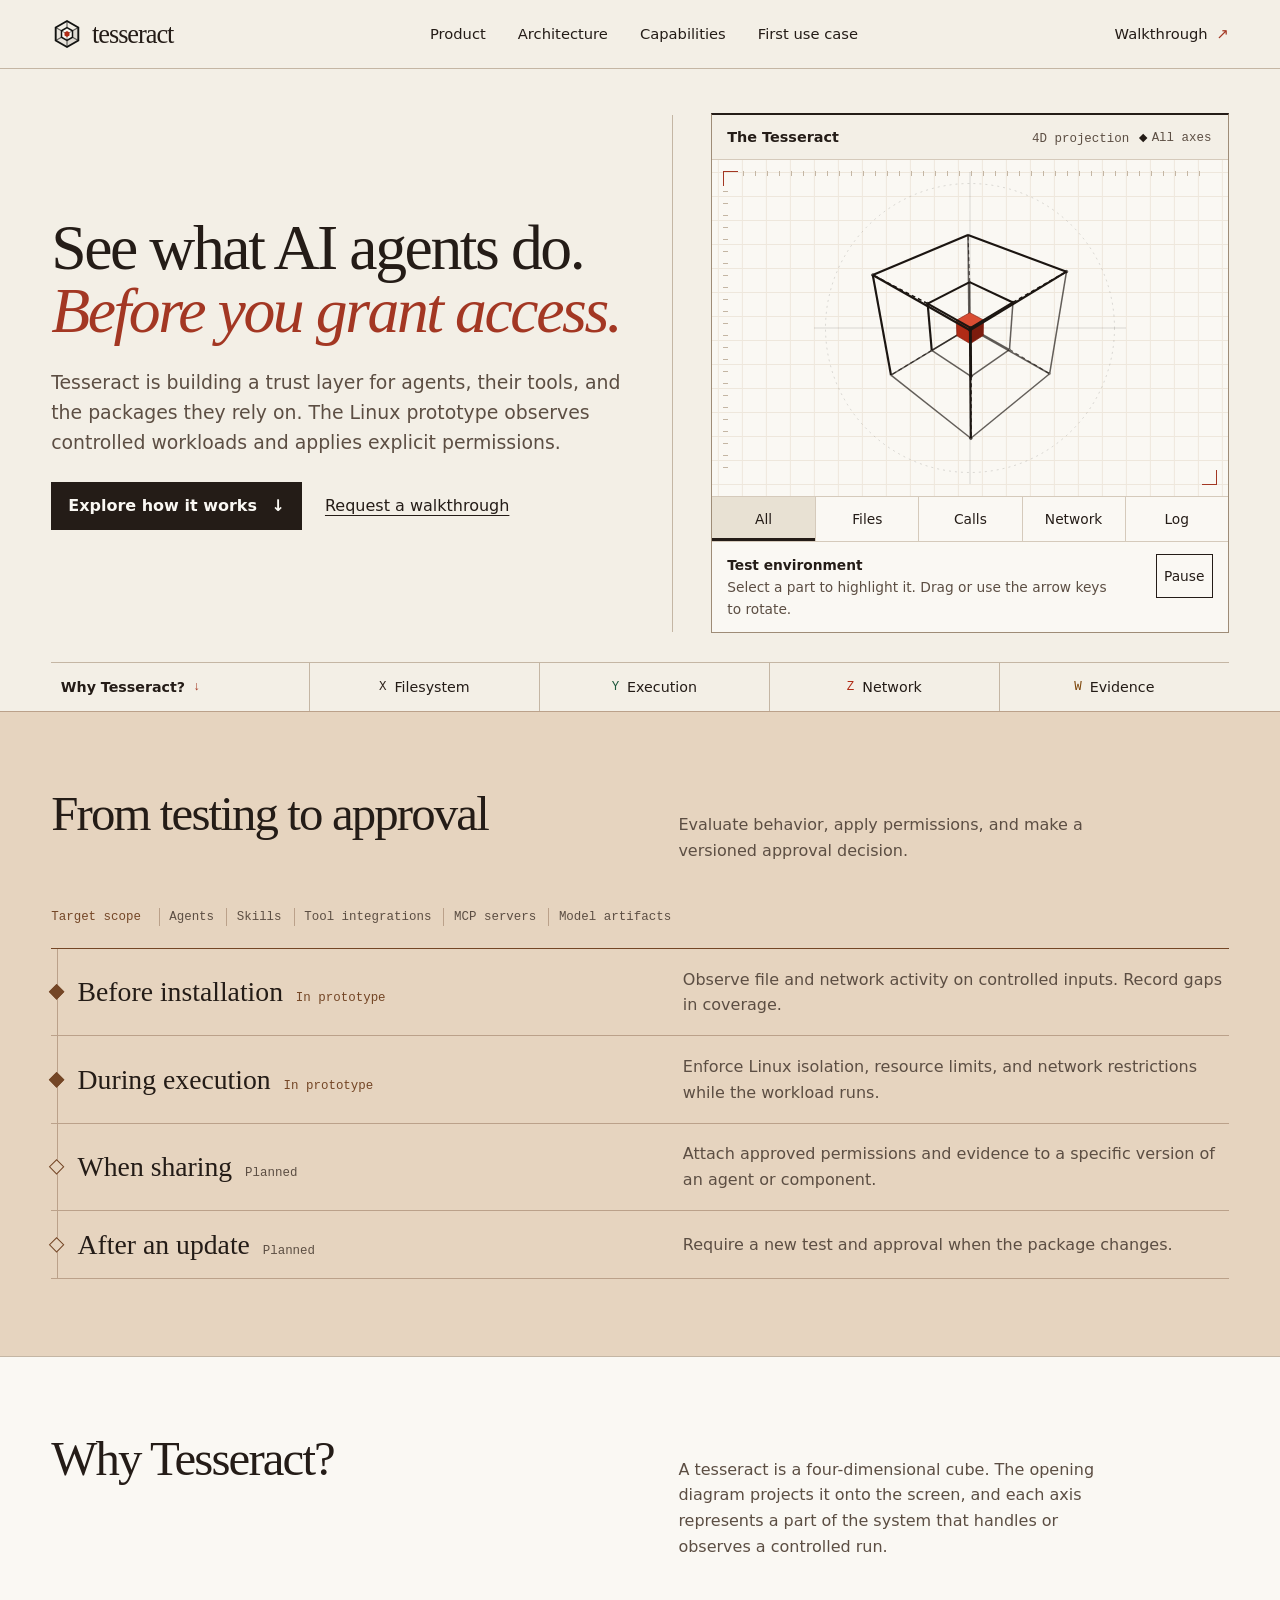
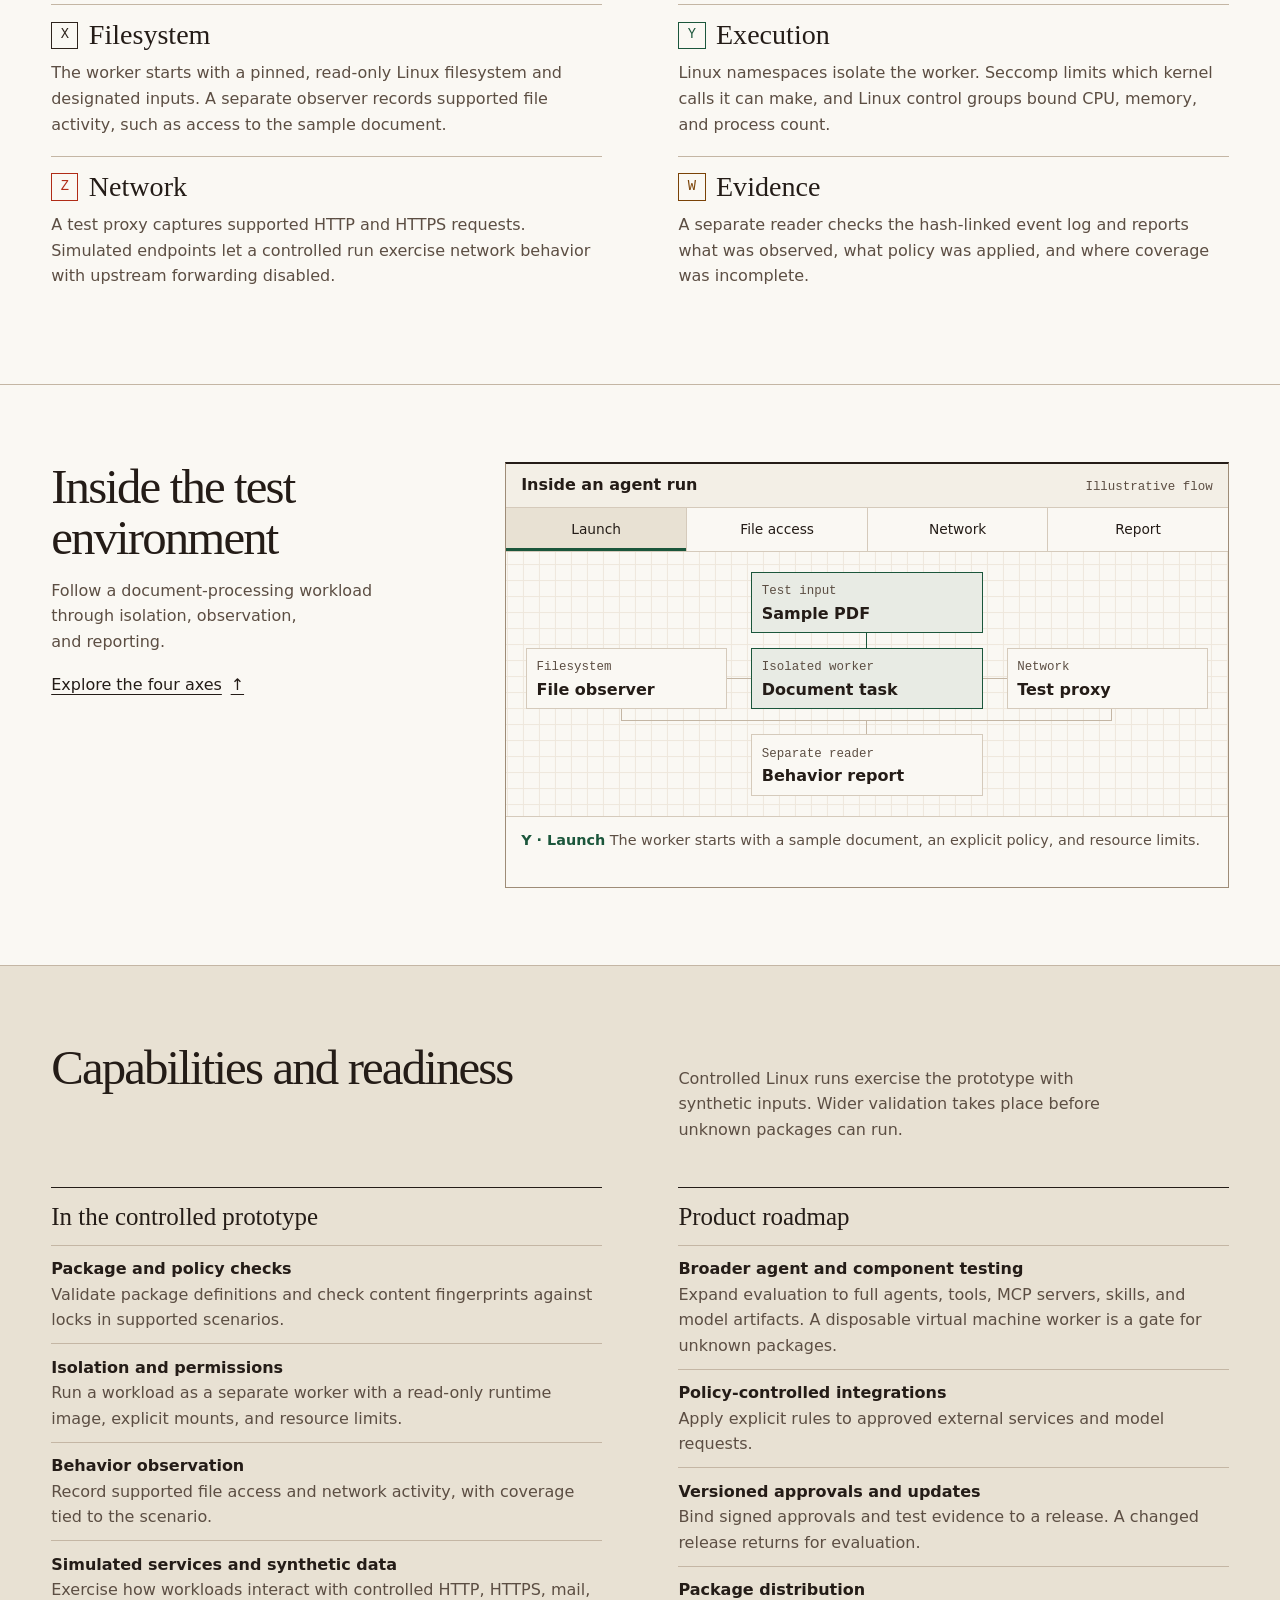
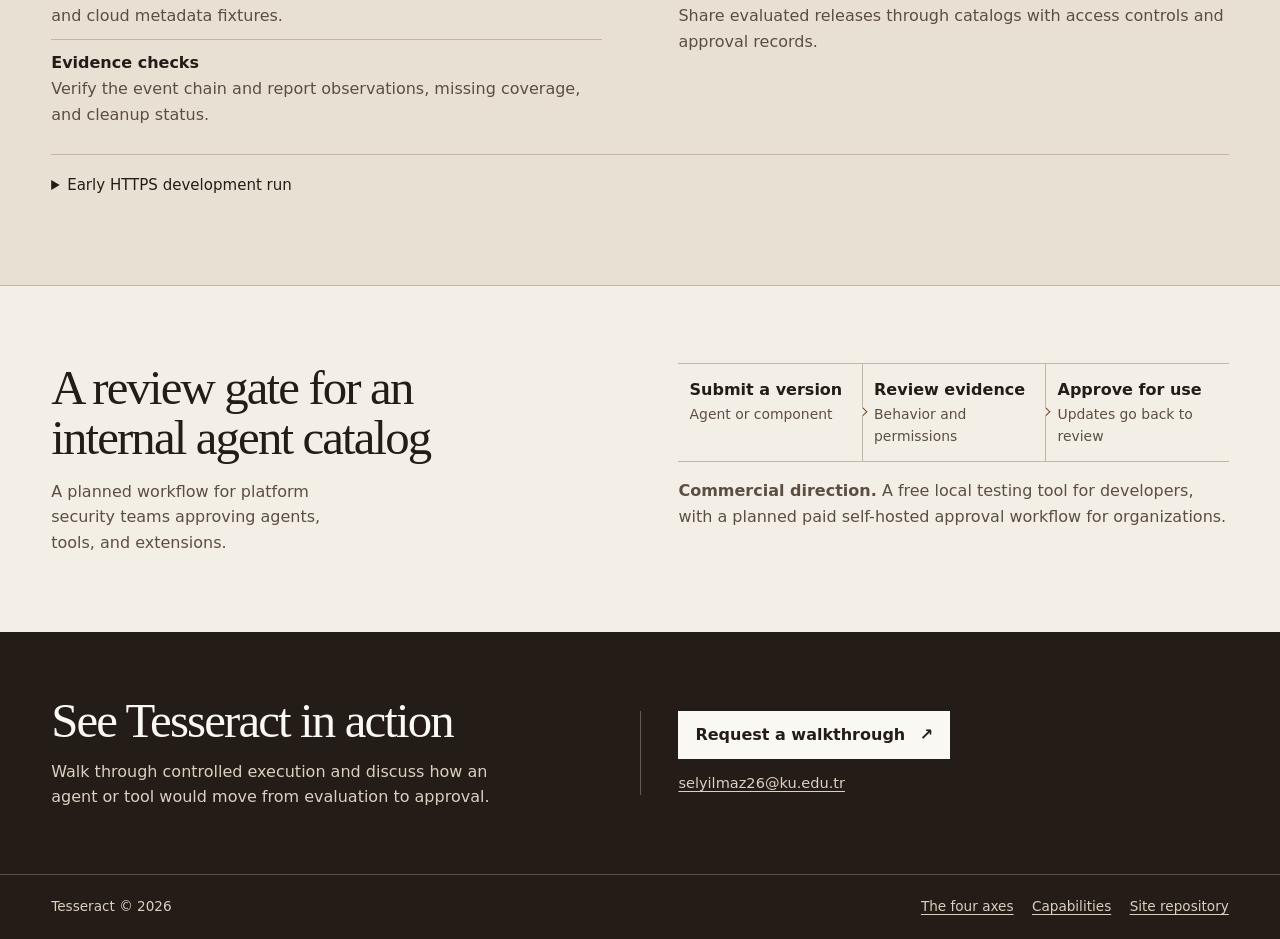
==== commit b8922bdf: "Refine visual alignment and shared panel styles" ====
--- a/site/index.html
+++ b/site/index.html
@@ -18,7 +18,7 @@
   <link rel="preconnect" href="https://fonts.googleapis.com">
   <link rel="preconnect" href="https://fonts.gstatic.com" crossorigin>
   <link href="https://fonts.googleapis.com/css2?family=IBM+Plex+Mono:wght@400;500&family=IBM+Plex+Sans:wght@400;500;600&family=Newsreader:ital,opsz,wght@0,6..72,400;0,6..72,500;1,6..72,400&display=swap" rel="stylesheet" referrerpolicy="no-referrer">
-  <link rel="stylesheet" href="styles.css?v=20261123b">
+  <link rel="stylesheet" href="styles.css?v=20261123c">
   <script src="tesseract-plate.js?v=20261123a" defer></script>
 </head>
 <body>
--- a/site/styles.css
+++ b/site/styles.css
@@ -42,12 +42,18 @@
     --axis-z: #B02B16;
     --axis-w: #7A4206;
     --rule: #C4B6A4;
+    --panel-edge: #9E8C77;
+    --panel-divider: #D5CABB;
+    --panel-grid: #EEE7DC;
     --light-muted: #DBCFC0;
     --amber: #F0BE82;
     --serif: "Newsreader", Georgia, serif;
     --sans: "IBM Plex Sans", system-ui, sans-serif;
     --mono: "IBM Plex Mono", ui-monospace, monospace;
+    --technical-type: 0.78rem/1.45 var(--mono);
     --gutter: clamp(1.125rem, 4vw, 4rem);
+    --column-gap: clamp(2rem, 6vw, 5.5rem);
+    --panel-inset: 0.95rem;
     --section: clamp(3rem, 6vw, 5.5rem);
   }
 }
@@ -100,16 +106,16 @@
 
   .section-heading {
     display: grid;
-    grid-template-columns: minmax(0, 1.1fr) minmax(0, 0.9fr);
-    align-items: end;
-    gap: 1rem clamp(2rem, 6vw, 6.25rem);
+    grid-template-columns: repeat(2, minmax(0, 1fr));
+    align-items: baseline;
+    gap: 0.8rem var(--column-gap);
     margin-bottom: clamp(1.75rem, 3.5vw, 3rem);
   }
 
   .section-heading p { max-width: 44ch; color: var(--muted); }
 
   @media (max-width: 43.99rem) {
-    .section-heading { grid-template-columns: 1fr; }
+    .section-heading { grid-template-columns: 1fr; align-items: start; }
   }
 }
 
@@ -224,11 +230,12 @@
     padding: 0.5rem 0.6rem;
     text-decoration: none;
     font-size: 0.89rem;
+    font-weight: 500;
   }
   .cover-index a + a { border-inline-start: 1px solid var(--rule); }
   .cover-index a:hover { background: var(--paper-dark); text-decoration: underline; }
   .cover-index a:focus-visible { outline-offset: -3px; }
-  .cover-index a > span { color: var(--plane-accent, var(--rust)); font: 500 0.86rem/1.5 var(--mono); }
+  .cover-index a > span { color: var(--plane-accent, var(--rust)); font: var(--technical-type); font-weight: 500; }
   .cover-index .cover-index__intro { justify-content: flex-start; font-weight: 600; }
 
   .button {
@@ -270,7 +277,7 @@
     gap: 0.45rem 1.1rem;
     margin-bottom: 1.35rem;
     color: var(--muted);
-    font: 0.81rem/1.5 var(--mono);
+    font: var(--technical-type);
   }
 
   .target-scope > span { color: var(--workflow-accent); font-weight: 500; }
@@ -333,7 +340,7 @@
   }
 
   .workflow dd { max-width: 55ch; color: var(--muted); }
-  .stage { color: var(--muted); font: 400 0.78rem/1.5 var(--mono); }
+  .stage { color: var(--muted); font: var(--technical-type); }
   .stage--prototype { color: var(--workflow-accent); }
 
   .use-case,
@@ -341,14 +348,14 @@
     display: grid;
     grid-template-columns: minmax(0, 1fr) minmax(0, 1fr);
     align-items: start;
-    gap: 1rem clamp(2rem, 7vw, 6.5rem);
+    gap: 1rem var(--column-gap);
   }
 
   .capabilities { background: var(--paper-dark); border-block: 1px solid var(--rule); }
   .capabilities__grid {
     display: grid;
     grid-template-columns: repeat(2, minmax(0, 1fr));
-    gap: 1.4rem clamp(1.75rem, 5vw, 4.5rem);
+    gap: 1.4rem var(--column-gap);
   }
   .capabilities__group {
     border-top: 1px solid var(--ink);
@@ -373,7 +380,7 @@
   }
 
   .development-note[open] summary { margin-bottom: 0.3rem; }
-  .development-note__source { margin-top: 0.45rem; font: 0.8rem/1.5 var(--mono); }
+  .development-note__source { margin-top: 0.45rem; font: var(--technical-type); }
 
   .use-case__lead { max-width: 30ch; margin-top: 0.9rem; color: var(--muted); }
   .use-case__detail p { margin-top: 1rem; color: var(--muted); }
@@ -411,7 +418,7 @@
   .axis-map {
     display: grid;
     grid-template-columns: repeat(2, minmax(0, 1fr));
-    column-gap: clamp(1.75rem, 5vw, 4.5rem);
+    column-gap: var(--column-gap);
   }
   .axis-map > div { border-top: 1px solid var(--rule); padding-block: 0.9rem 1.15rem; }
   .axis-map > div:focus-visible { outline-offset: 0.3rem; }
@@ -444,7 +451,7 @@
 
   .run-explorer {
     min-width: 0;
-    border: 1px solid var(--rule);
+    border: 1px solid var(--panel-edge);
     border-top: 2px solid var(--ink);
     background: var(--white);
   }
@@ -455,25 +462,25 @@
     flex-wrap: wrap;
     align-items: baseline;
     gap: 0.25rem 1rem;
-    padding: 0.7rem 0.9rem;
-    border-bottom: 1px solid var(--rule);
+    padding: 0.65rem var(--panel-inset);
+    border-bottom: 1px solid var(--panel-divider);
     background: var(--paper);
   }
-  .run-explorer__header > span { color: var(--muted); font: 0.78rem/1.5 var(--mono); }
+  .run-explorer__header > span { color: var(--muted); font: var(--technical-type); }
 
   .run-explorer__steps { display: grid; grid-template-columns: repeat(4, minmax(0, 1fr)); }
   .run-explorer__steps button {
     min-height: 2.75rem;
     padding: 0.35rem;
     border: 0;
-    border-bottom: 1px solid var(--rule);
+    border-bottom: 1px solid var(--panel-divider);
     background: var(--white);
-    font-size: 0.89rem;
-    line-height: 1.25;
+    font-size: 0.86rem;
+    line-height: 1.2;
     overflow-wrap: anywhere;
     cursor: pointer;
   }
-  .run-explorer__steps button + button { border-inline-start: 1px solid var(--rule); }
+  .run-explorer__steps button + button { border-inline-start: 1px solid var(--panel-divider); }
   .run-explorer__steps button:hover, .run-explorer__steps button[aria-pressed="true"] { background: var(--paper-dark); }
   .run-explorer__steps button[aria-pressed="true"] { box-shadow: inset 0 -3px var(--plane-accent); }
   .run-explorer__steps button:focus-visible { outline-offset: -3px; }
@@ -491,8 +498,8 @@
     grid-template-rows: auto 0.9rem auto 0.7rem 0.85rem auto;
     padding: clamp(0.65rem, 2vw, 1.25rem);
     background-image:
-      linear-gradient(to right, var(--paper-dark) 1px, transparent 1px),
-      linear-gradient(to bottom, var(--paper-dark) 1px, transparent 1px);
+      linear-gradient(to right, var(--panel-grid) 1px, transparent 1px),
+      linear-gradient(to bottom, var(--panel-grid) 1px, transparent 1px);
     background-position: center;
     background-size: 1rem 1rem;
   }
@@ -504,11 +511,11 @@
     align-content: center;
     gap: 0.2rem;
     padding: clamp(0.35rem, 1vw, 0.6rem);
-    border: 1px solid var(--rule);
+    border: 1px solid var(--panel-divider);
     background: var(--white);
     overflow-wrap: anywhere;
   }
-  .run-node span { color: var(--muted); font: 0.75rem/1.3 var(--mono); }
+  .run-node span { color: var(--muted); font: var(--technical-type); }
   .run-node strong { font-size: clamp(0.86rem, 1.5vw, 1rem); line-height: 1.2; }
   .run-node--input { grid-area: input; }
   .run-node--files { grid-area: files; }
@@ -550,8 +557,8 @@
 
   .run-explorer__readout {
     display: grid;
-    padding: 0.7rem 0.9rem;
-    border-top: 1px solid var(--rule);
+    padding: 0.75rem var(--panel-inset);
+    border-top: 1px solid var(--panel-divider);
   }
   .run-explorer__readout p {
     grid-area: 1 / 1;
@@ -562,12 +569,7 @@
   .run-explorer__readout p[data-current] { visibility: visible; }
   .run-explorer__readout strong { color: var(--plane-accent); }
 
-  @media (prefers-reduced-motion: no-preference) {
-    .run-node { transition: border-color 160ms, background-color 160ms; }
-    .run-wire { transition: color 160ms; }
-  }
-
-  .instrument { position: relative; min-width: 0; background: var(--white); border: 1px solid var(--rule); border-top: 2px solid var(--ink); }
+  .instrument { position: relative; min-width: 0; background: var(--white); border: 1px solid var(--panel-edge); border-top: 2px solid var(--ink); }
 
   @media (min-width: 44rem) {
     .hero .instrument::before {
@@ -587,8 +589,8 @@
     gap: 0.25rem 0.75rem;
     align-items: baseline;
     background: var(--paper);
-    border-bottom: 1px solid var(--rule);
-    padding: 0.65rem 0.9rem;
+    border-bottom: 1px solid var(--panel-divider);
+    padding: 0.65rem var(--panel-inset);
     font-size: 0.9rem;
     font-weight: 600;
   }
@@ -598,7 +600,7 @@
     align-items: baseline;
     gap: 0.65rem;
     color: var(--muted);
-    font: 0.78rem/1.5 var(--mono);
+    font: var(--technical-type);
   }
 
   .instrument__axis {
@@ -623,8 +625,8 @@
     place-items: center;
     min-height: 13rem;
     background-image:
-      linear-gradient(to right, var(--paper-dark) 1px, transparent 1px),
-      linear-gradient(to bottom, var(--paper-dark) 1px, transparent 1px);
+      linear-gradient(to right, var(--panel-grid) 1px, transparent 1px),
+      linear-gradient(to bottom, var(--panel-grid) 1px, transparent 1px);
     background-position: center;
     background-size: 1.5rem 1.5rem;
   }
@@ -677,7 +679,7 @@
   .instrument__canvas-frame { width: min(100%, clamp(15rem, 28vw, 21rem)); aspect-ratio: 1; cursor: grab; touch-action: pan-y; }
   .instrument__canvas-frame:active { cursor: grabbing; }
   .instrument canvas { width: 100%; height: auto; }
-  .instrument__layers { display: grid; grid-template-columns: repeat(5, minmax(0, 1fr)); border-top: 1px solid var(--rule); }
+  .instrument__layers { display: grid; grid-template-columns: repeat(5, minmax(0, 1fr)); border-top: 1px solid var(--panel-divider); }
 
   .plane-btn, .motion-btn {
     min-height: 2.75rem;
@@ -690,7 +692,7 @@
   }
 
   .plane-btn { padding-inline: 0.25rem; overflow-wrap: anywhere; }
-  .plane-btn + .plane-btn { border-left: 1px solid var(--rule); }
+  .plane-btn + .plane-btn { border-left: 1px solid var(--panel-divider); }
   .plane-btn:hover, .motion-btn:hover { background: var(--paper-dark); }
   [data-plane="x"] { --plane-accent: var(--axis-x); }
   [data-plane="y"] { --plane-accent: var(--axis-y); }
@@ -706,8 +708,8 @@
     grid-template-columns: minmax(0, 1fr) auto;
     align-items: start;
     gap: 0.75rem;
-    padding: 0.75rem 0.9rem;
-    border-top: 1px solid var(--rule);
+    padding: 0.75rem var(--panel-inset);
+    border-top: 1px solid var(--panel-divider);
     font-size: 0.86rem;
   }
 
@@ -719,17 +721,31 @@
   .instrument__legend span { color: var(--muted); }
   .motion-btn { min-width: 3.2rem; border: 1px solid var(--ink); }
 
+  @media (prefers-reduced-motion: no-preference) {
+    .plane-btn, .motion-btn, .run-explorer__steps button, .cover-index a, .button {
+      transition: background-color 160ms ease, box-shadow 160ms ease;
+    }
+    .run-node { transition: border-color 160ms ease, background-color 160ms ease; }
+    .run-wire { transition: color 160ms ease; }
+    .instrument__axis::before { transition: background-color 160ms ease; }
+  }
+
   .contact {
     padding-block: clamp(2.5rem, 5vw, 4.15rem);
     background: var(--ink);
     color: var(--white);
   }
-  .contact__inner { align-items: center; grid-template-columns: minmax(0, 1.35fr) minmax(0, 1fr); }
+  .contact__inner { align-items: center; }
   .contact h2 { text-wrap: initial; }
   .contact__inner p { max-width: 45ch; margin-top: 0.75rem; color: var(--light-muted); }
-  .contact__action {
-    padding-inline-start: clamp(1rem, 3vw, 2rem);
+  .contact__action { position: relative; }
+  .contact__action::before {
+    content: "";
+    position: absolute;
+    inset-block: 0;
+    inset-inline-start: calc(var(--column-gap) / -2);
     border-inline-start: 1px solid color-mix(in srgb, var(--light-muted) 35%, var(--ink));
+    pointer-events: none;
   }
   .contact__action p { font-size: 0.91rem; overflow-wrap: anywhere; }
 
@@ -780,7 +796,8 @@
     .cover-index .cover-index__intro { grid-column: 1 / -1; }
     .cover-index a + a { border-top: 1px solid var(--rule); justify-content: flex-start; }
     .cover-index a:nth-of-type(even) { border-inline-start: 0; }
-    .contact__action { padding: 0.9rem 0 0; border-inline-start: 0; border-block-start: 1px solid var(--rule); }
+    .contact__action { padding-block-start: 0.9rem; border-block-start: 1px solid var(--rule); }
+    .contact__action::before { display: none; }
   }
 
   @media (max-width: 24rem) {
@@ -821,8 +838,10 @@
 
   @media (forced-colors: active) {
     :where(a, button, summary, [tabindex]):focus-visible { outline-color: Highlight; }
-    .plane-btn[aria-pressed="true"] { border: 2px solid Highlight; }
-    .run-explorer__steps button[aria-pressed="true"] { outline: 1px solid Highlight; outline-offset: -2px; }
+    :is(.plane-btn, .run-explorer__steps button)[aria-pressed="true"]:not(:focus-visible) {
+      outline: 1px solid Highlight;
+      outline-offset: -2px;
+    }
     .button { border-color: ButtonText; }
   }
 
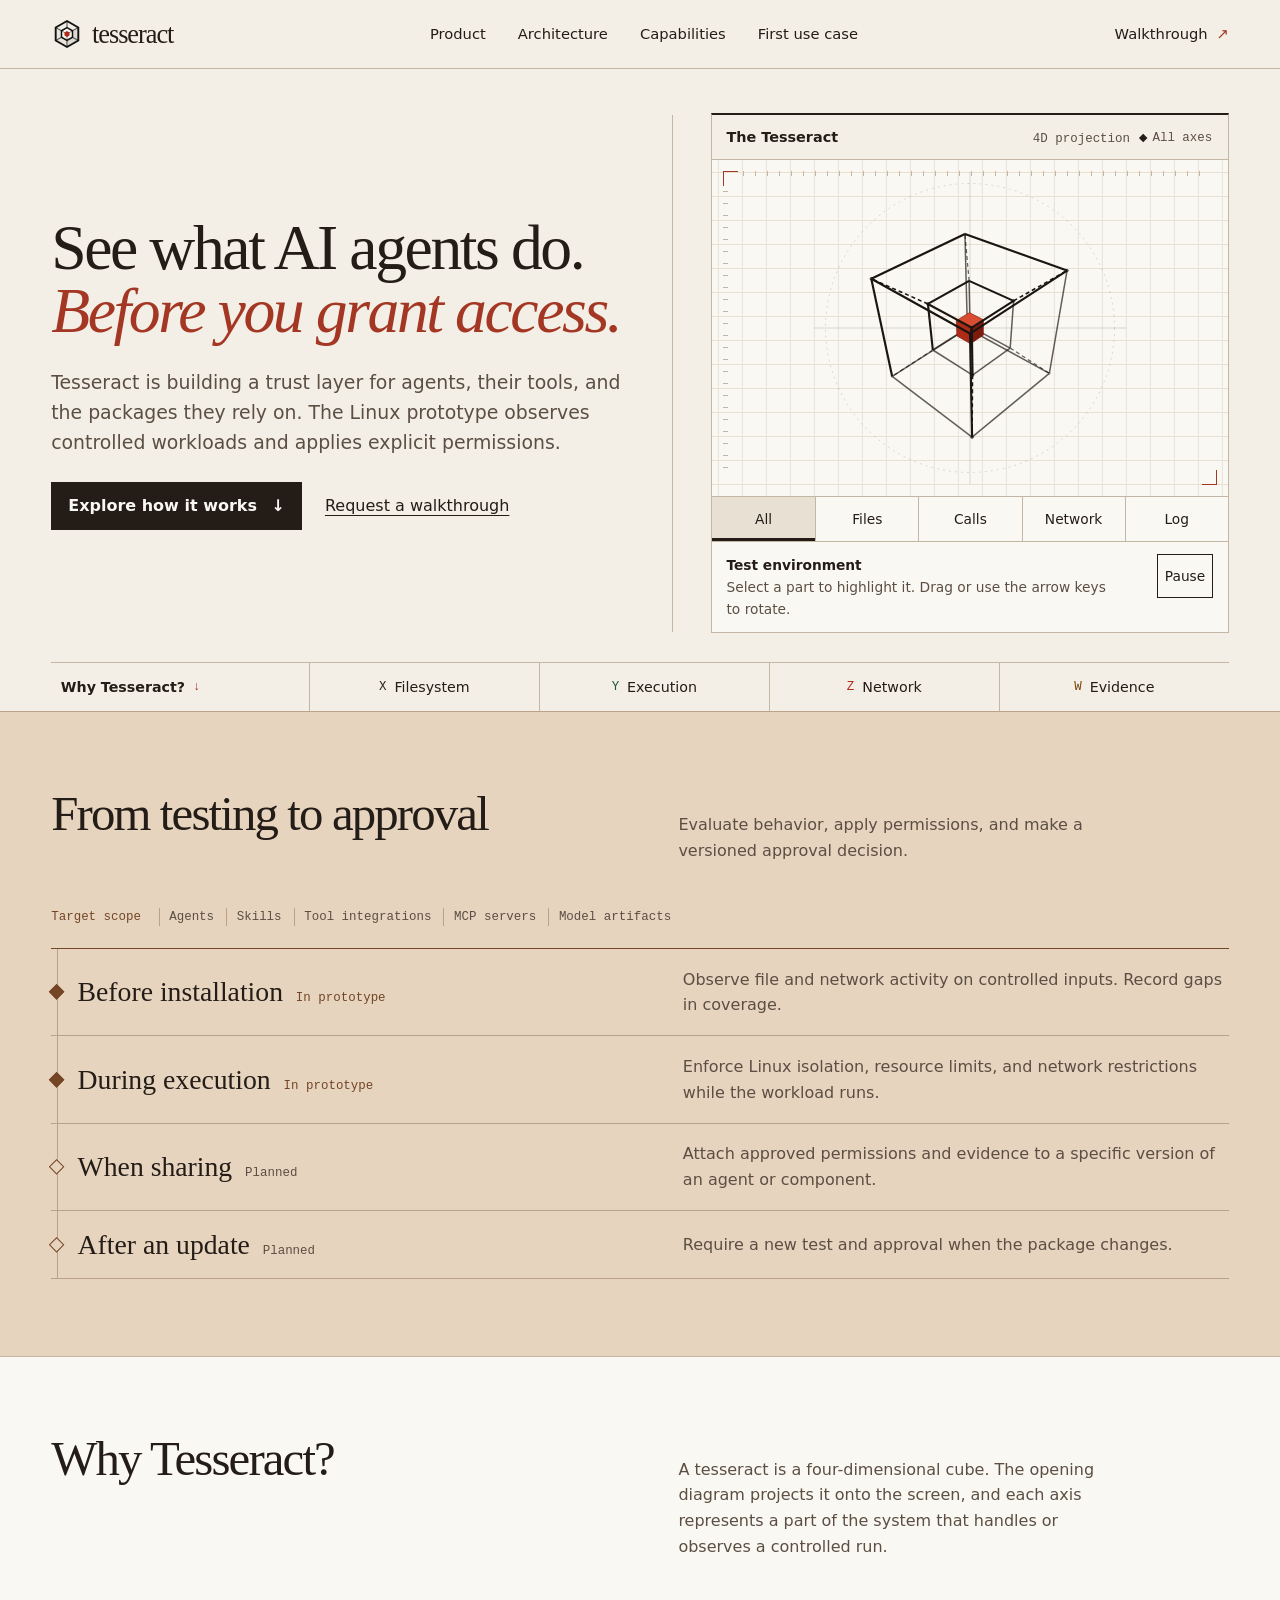
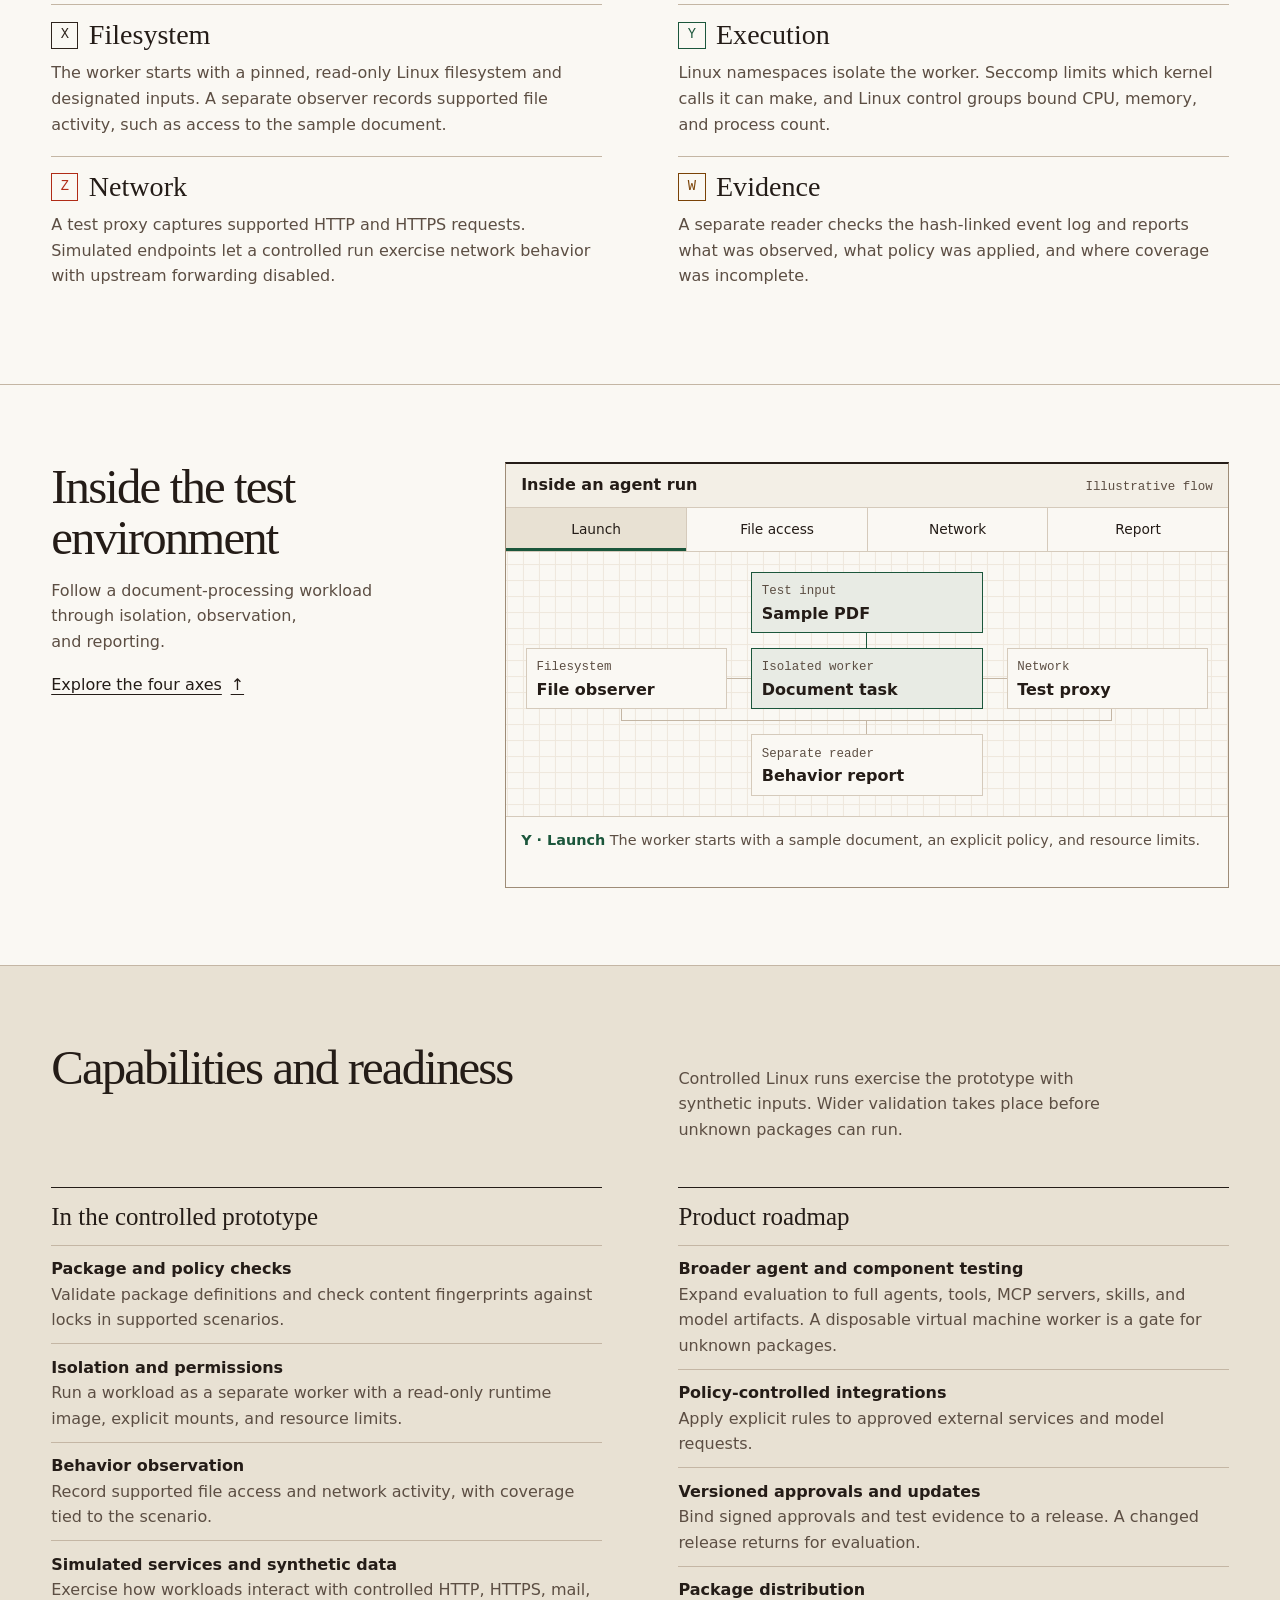
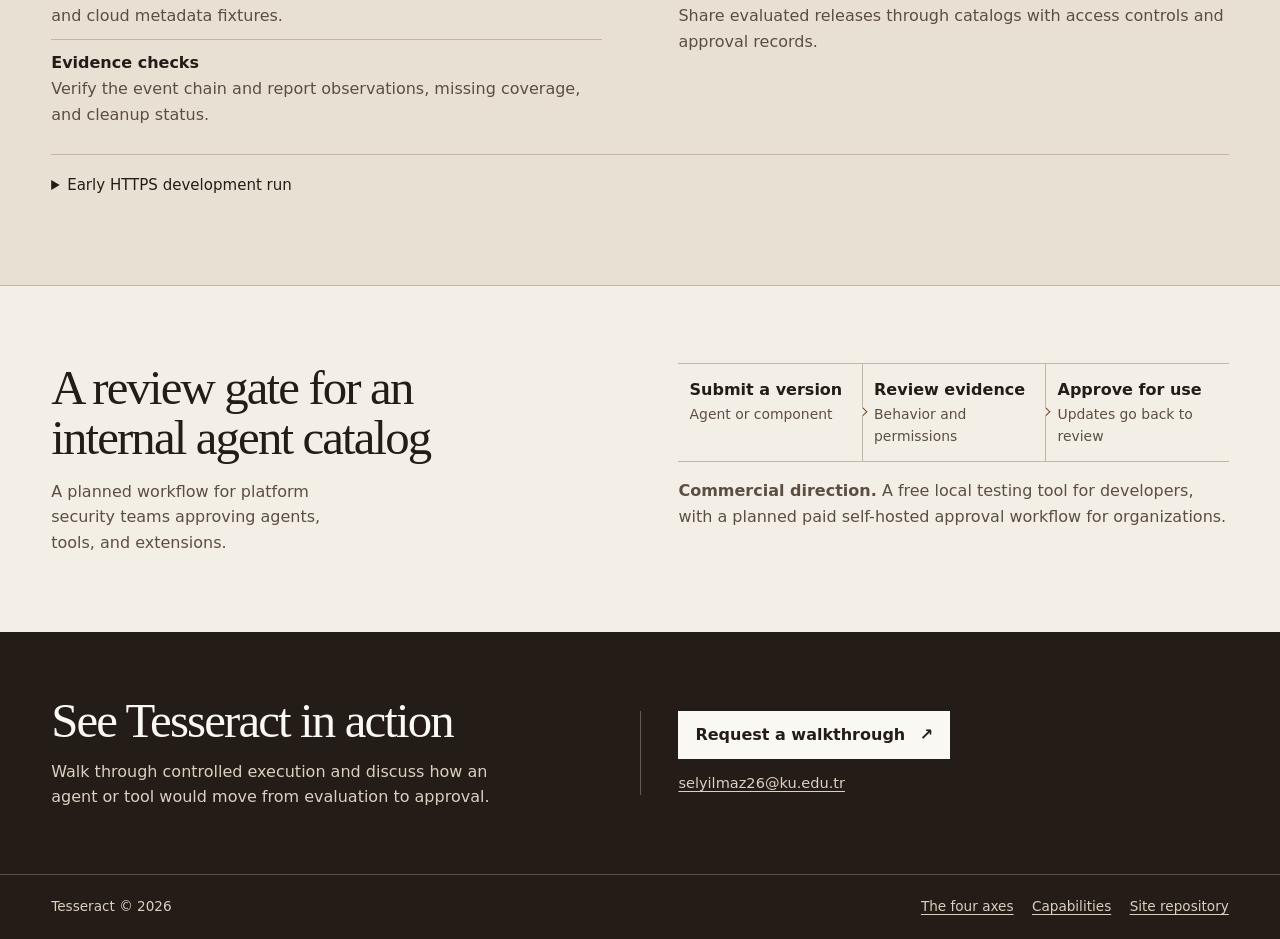
==== commit 9dcbcf46: "Restore the opening visual and add subtle brand motion" ====
--- a/site/index.html
+++ b/site/index.html
@@ -18,7 +18,7 @@
   <link rel="preconnect" href="https://fonts.googleapis.com">
   <link rel="preconnect" href="https://fonts.gstatic.com" crossorigin>
   <link href="https://fonts.googleapis.com/css2?family=IBM+Plex+Mono:wght@400;500&family=IBM+Plex+Sans:wght@400;500;600&family=Newsreader:ital,opsz,wght@0,6..72,400;0,6..72,500;1,6..72,400&display=swap" rel="stylesheet" referrerpolicy="no-referrer">
-  <link rel="stylesheet" href="styles.css?v=20261123c">
+  <link rel="stylesheet" href="styles.css?v=20261123d">
   <script src="tesseract-plate.js?v=20261123a" defer></script>
 </head>
 <body>
--- a/site/styles.css
+++ b/site/styles.css
@@ -569,7 +569,7 @@
   .run-explorer__readout p[data-current] { visibility: visible; }
   .run-explorer__readout strong { color: var(--plane-accent); }
 
-  .instrument { position: relative; min-width: 0; background: var(--white); border: 1px solid var(--panel-edge); border-top: 2px solid var(--ink); }
+  .instrument { position: relative; min-width: 0; background: var(--white); border: 1px solid var(--rule); border-top: 2px solid var(--ink); }
 
   @media (min-width: 44rem) {
     .hero .instrument::before {
@@ -589,8 +589,8 @@
     gap: 0.25rem 0.75rem;
     align-items: baseline;
     background: var(--paper);
-    border-bottom: 1px solid var(--panel-divider);
-    padding: 0.65rem var(--panel-inset);
+    border-bottom: 1px solid var(--rule);
+    padding: 0.65rem 0.9rem;
     font-size: 0.9rem;
     font-weight: 600;
   }
@@ -625,8 +625,8 @@
     place-items: center;
     min-height: 13rem;
     background-image:
-      linear-gradient(to right, var(--panel-grid) 1px, transparent 1px),
-      linear-gradient(to bottom, var(--panel-grid) 1px, transparent 1px);
+      linear-gradient(to right, var(--paper-dark) 1px, transparent 1px),
+      linear-gradient(to bottom, var(--paper-dark) 1px, transparent 1px);
     background-position: center;
     background-size: 1.5rem 1.5rem;
   }
@@ -679,7 +679,7 @@
   .instrument__canvas-frame { width: min(100%, clamp(15rem, 28vw, 21rem)); aspect-ratio: 1; cursor: grab; touch-action: pan-y; }
   .instrument__canvas-frame:active { cursor: grabbing; }
   .instrument canvas { width: 100%; height: auto; }
-  .instrument__layers { display: grid; grid-template-columns: repeat(5, minmax(0, 1fr)); border-top: 1px solid var(--panel-divider); }
+  .instrument__layers { display: grid; grid-template-columns: repeat(5, minmax(0, 1fr)); border-top: 1px solid var(--rule); }
 
   .plane-btn, .motion-btn {
     min-height: 2.75rem;
@@ -692,7 +692,7 @@
   }
 
   .plane-btn { padding-inline: 0.25rem; overflow-wrap: anywhere; }
-  .plane-btn + .plane-btn { border-left: 1px solid var(--panel-divider); }
+  .plane-btn + .plane-btn { border-left: 1px solid var(--rule); }
   .plane-btn:hover, .motion-btn:hover { background: var(--paper-dark); }
   [data-plane="x"] { --plane-accent: var(--axis-x); }
   [data-plane="y"] { --plane-accent: var(--axis-y); }
@@ -708,8 +708,8 @@
     grid-template-columns: minmax(0, 1fr) auto;
     align-items: start;
     gap: 0.75rem;
-    padding: 0.75rem var(--panel-inset);
-    border-top: 1px solid var(--panel-divider);
+    padding: 0.75rem 0.9rem;
+    border-top: 1px solid var(--rule);
     font-size: 0.86rem;
   }
 
@@ -722,12 +722,18 @@
   .motion-btn { min-width: 3.2rem; border: 1px solid var(--ink); }
 
   @media (prefers-reduced-motion: no-preference) {
+    .brand img { transition: transform 180ms ease-out; }
+    .brand:focus-visible img { transform: rotate(-8deg) scale(1.06); }
     .plane-btn, .motion-btn, .run-explorer__steps button, .cover-index a, .button {
       transition: background-color 160ms ease, box-shadow 160ms ease;
     }
     .run-node { transition: border-color 160ms ease, background-color 160ms ease; }
     .run-wire { transition: color 160ms ease; }
     .instrument__axis::before { transition: background-color 160ms ease; }
+  }
+
+  @media (hover: hover) and (prefers-reduced-motion: no-preference) {
+    .brand:hover img { transform: rotate(-8deg) scale(1.06); }
   }
 
   .contact {
@@ -785,12 +791,21 @@
     .mobile-drawer a + a { border-top: 1px solid var(--rule); }
   }
 
+  @media (min-width: 44rem) and (max-width: 59.99rem) {
+    .hero { --hero-gap: clamp(1.6rem, 4.5vw, 2.7rem); }
+    .hero h1 { font-size: clamp(2.35rem, 4.2vw, 3rem); }
+    .instrument figcaption { gap: 0.25rem 0.5rem; padding-inline: 0.8rem; }
+    .instrument__caption { gap: 0.5rem; }
+  }
+
   @media (max-width: 43.99rem) {
     .hero, .workflow > div, .axis-map, .capabilities__grid,
     .use-case, .contact__inner { grid-template-columns: 1fr; }
-    .hero { gap: 1.3rem; padding-block: 2.05rem 1.25rem; }
-    .hero__intro { margin-top: 0.95rem; }
-    .hero__actions { margin-top: 1rem; column-gap: 0.8rem; font-size: 0.92rem; }
+    .hero { gap: 1.1rem; padding-block: 1.7rem 1.25rem; }
+    .hero h1 { font-size: clamp(1.95rem, 8.4vw, 2.65rem); line-height: 1.02; }
+    .hero__intro { margin-top: 0.8rem; }
+    .hero__actions { margin-top: 0.85rem; gap: 0.3rem 0.75rem; font-size: 0.88rem; }
+    .hero__actions .button { padding-inline: 0.78rem; }
     .workflow > div::before { inset-block-start: 1.85rem; }
     .cover-index { grid-template-columns: repeat(2, minmax(0, 1fr)); }
     .cover-index .cover-index__intro { grid-column: 1 / -1; }
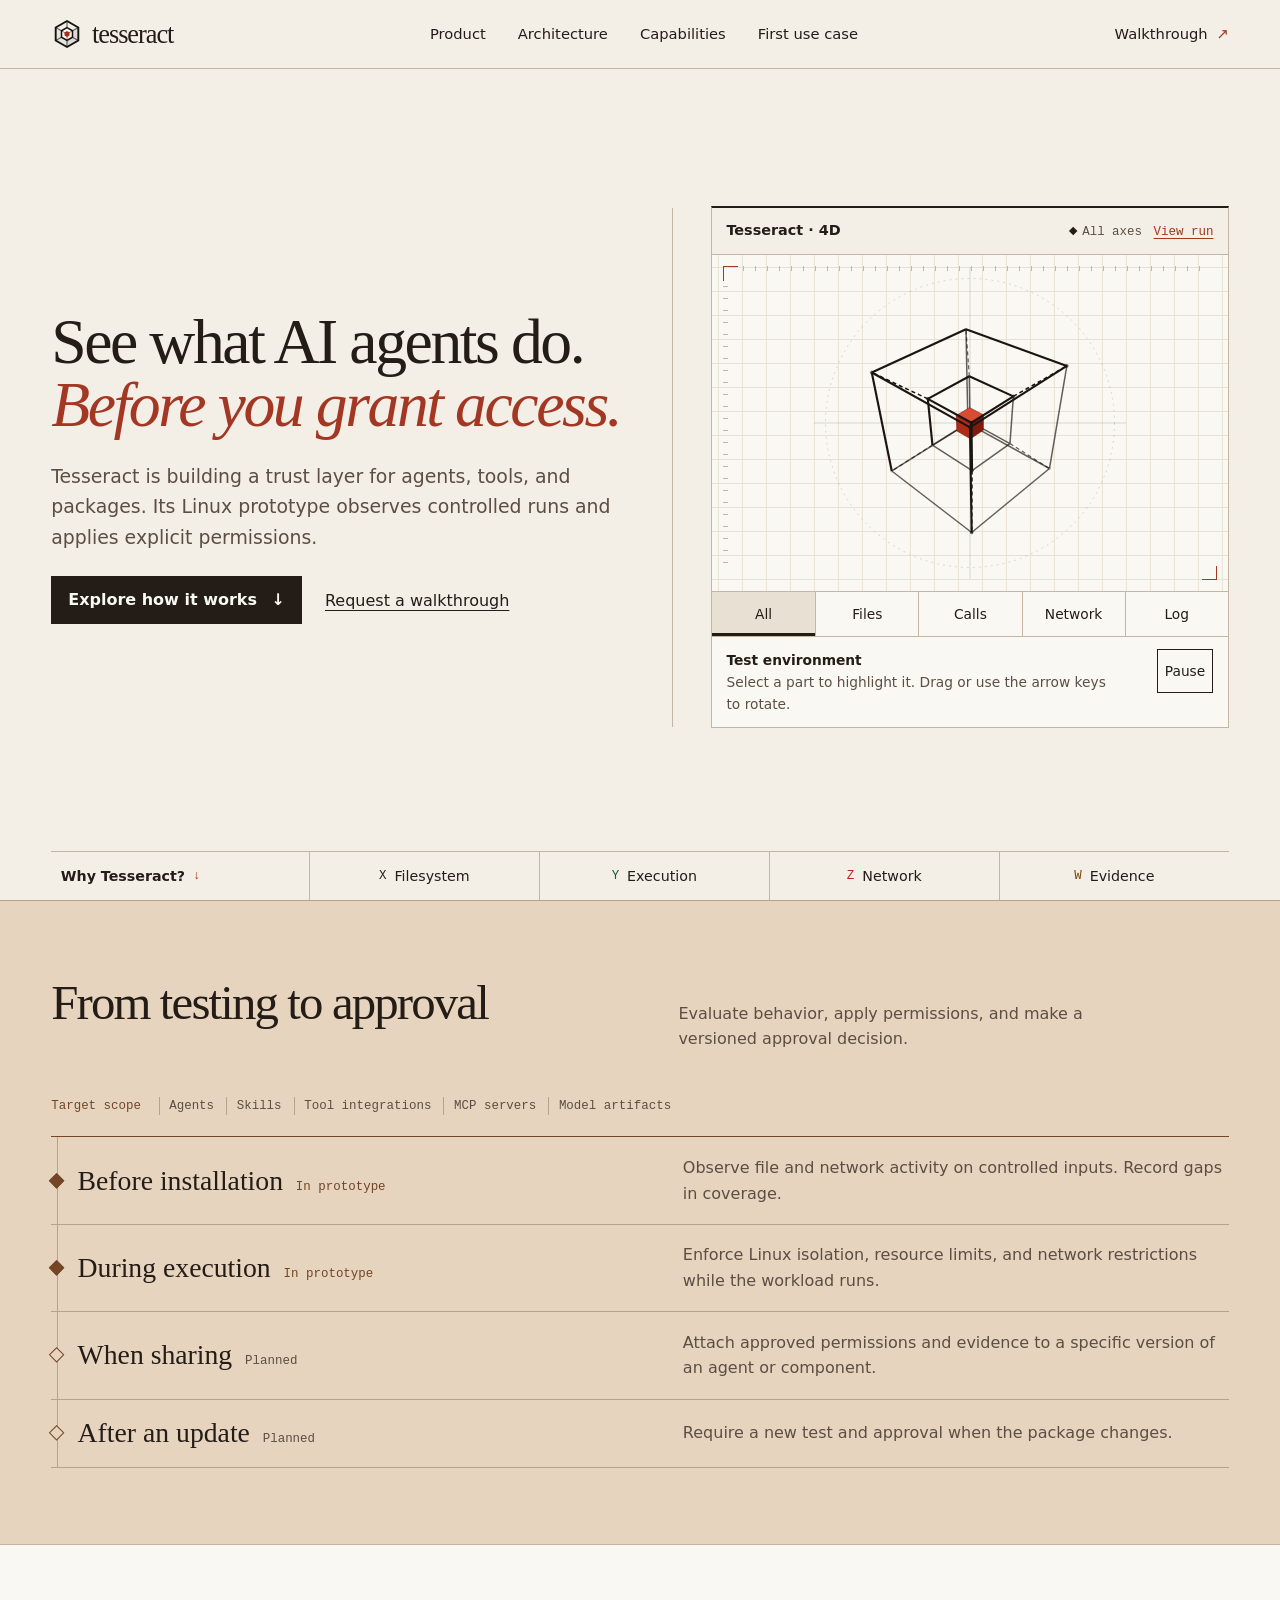
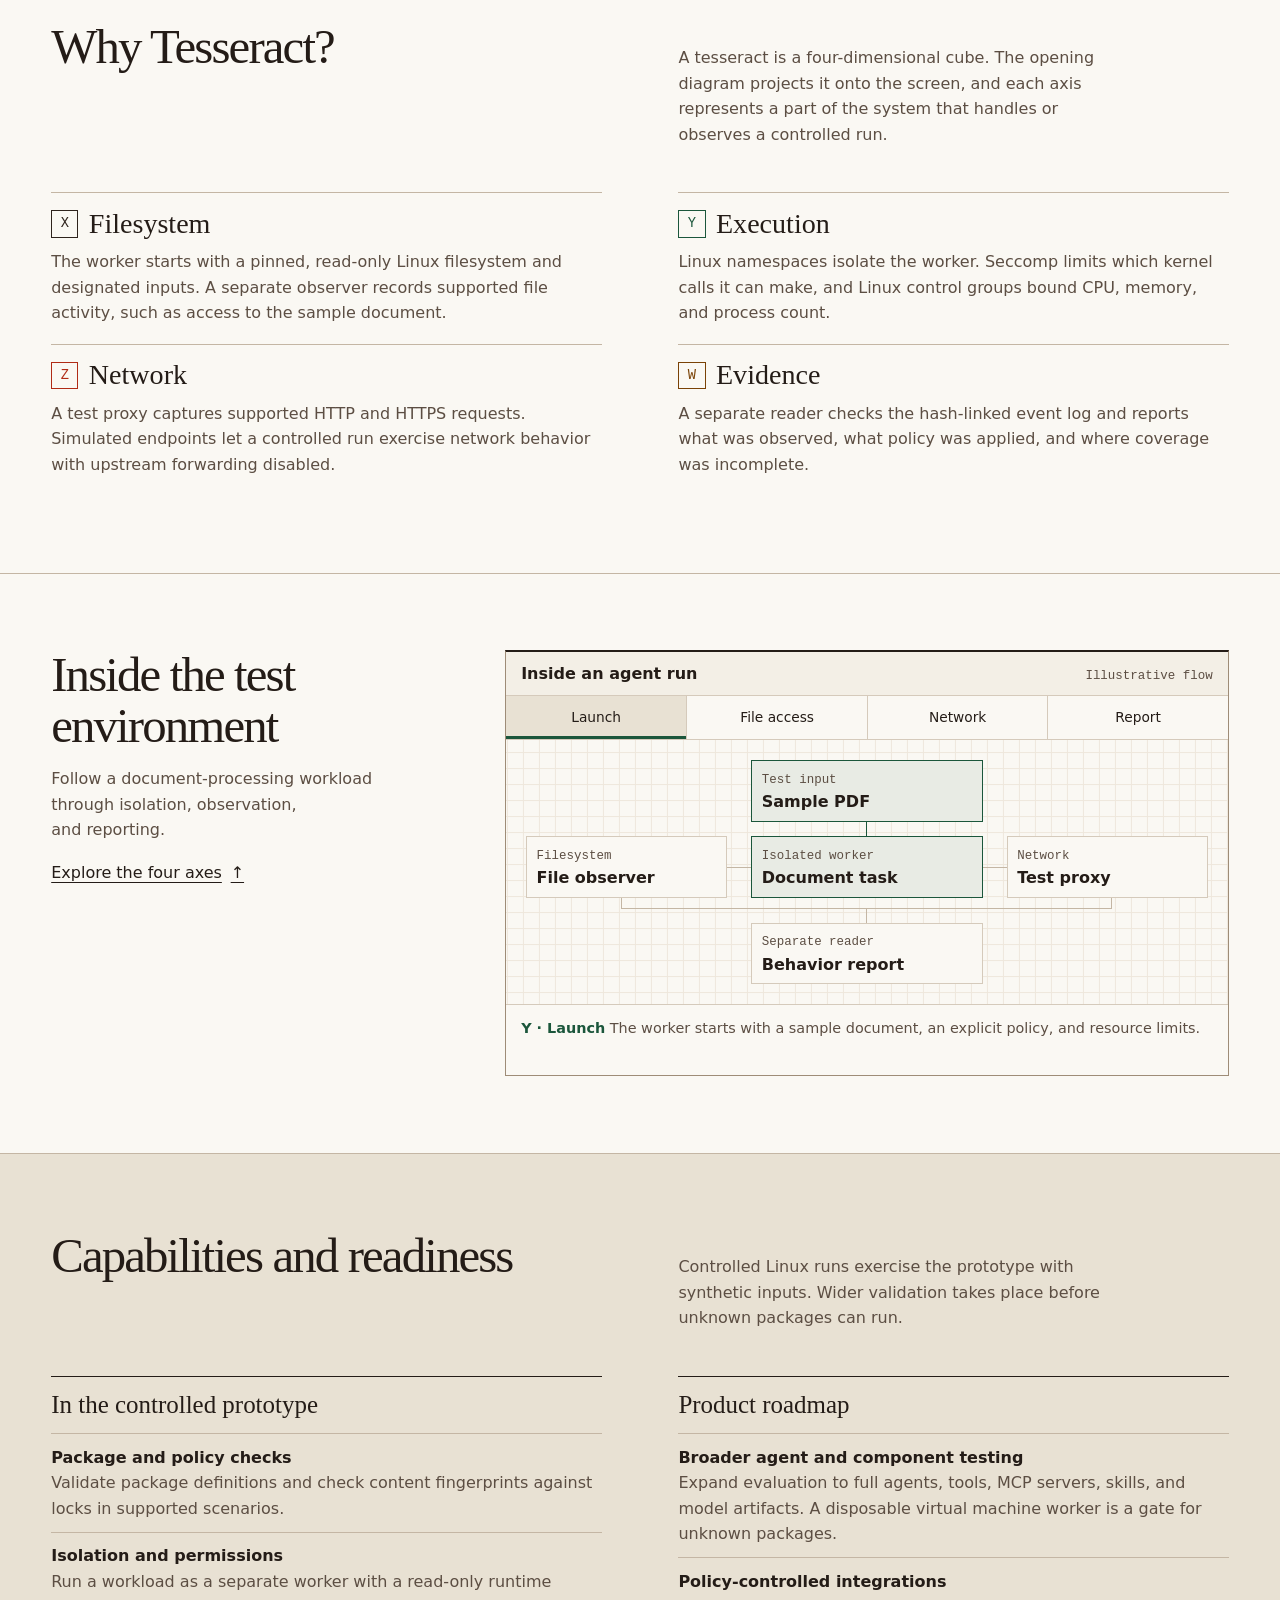
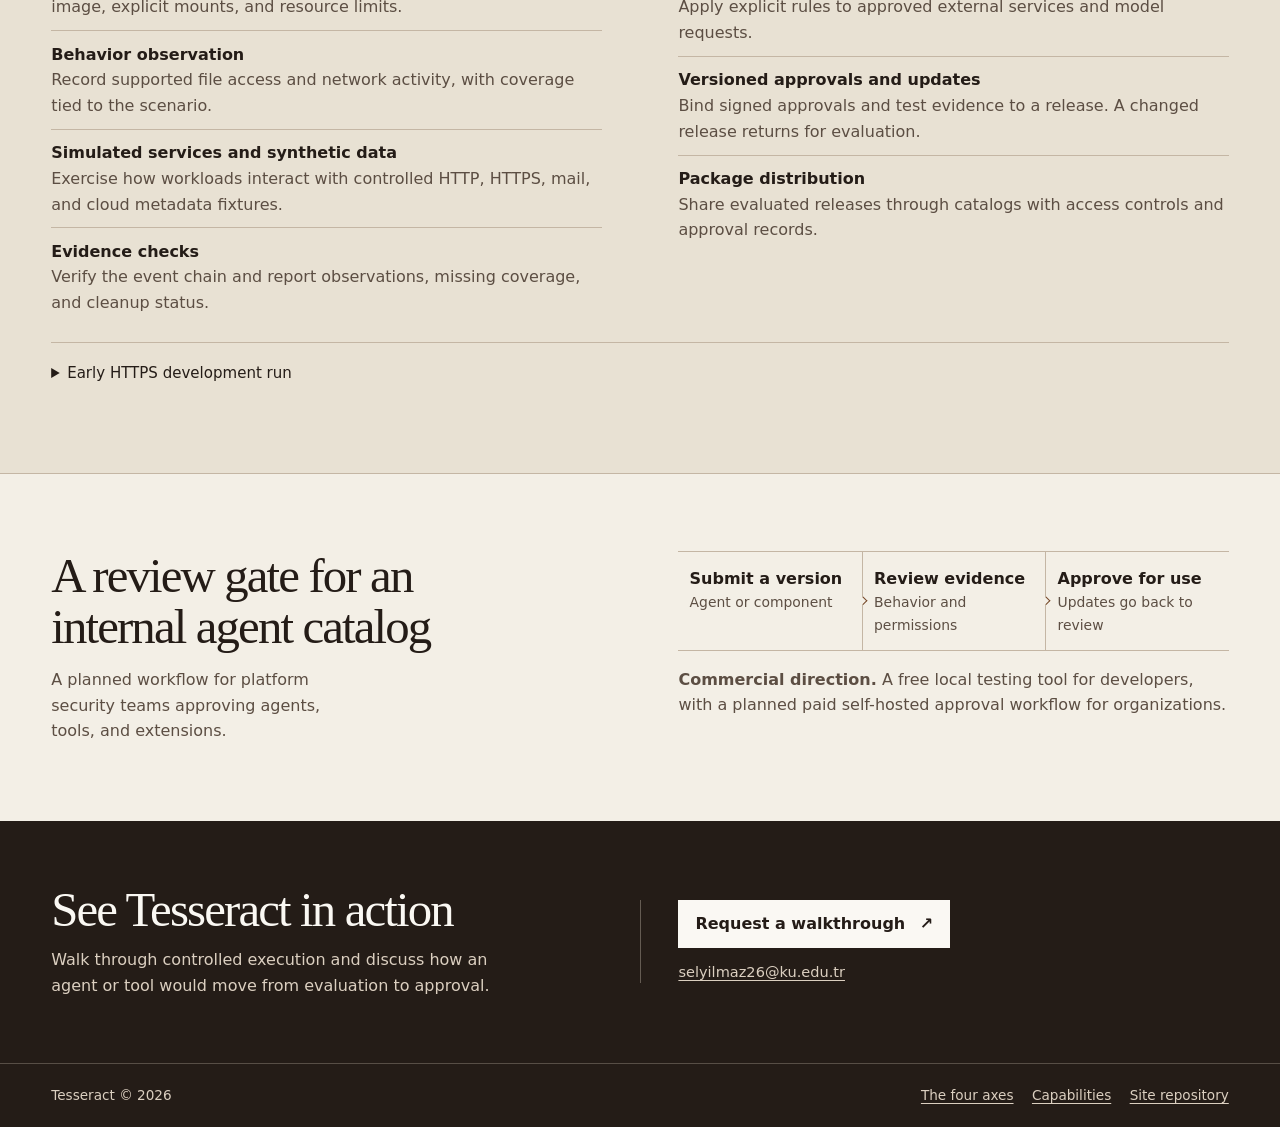
==== commit c196ffa5: "Finish the opening layout and connect the 4D axes to a run" ====
--- a/site/index.html
+++ b/site/index.html
@@ -12,14 +12,19 @@
   <meta property="og:title" content="Tesseract — Behavior testing for AI agents and their tools">
   <meta property="og:description" content="Test, constrain, and review the software an AI agent runs. Explore Tesseract's controlled Linux prototype.">
   <meta property="og:url" content="https://selimyilmz.github.io/tesseract/">
-  <meta property="og:image" content="https://selimyilmz.github.io/tesseract/assets/tesseract-logo-paper-1024.png">
-  <meta name="twitter:card" content="summary">
+  <meta property="og:image" content="https://selimyilmz.github.io/tesseract/assets/tesseract-share.png">
+  <meta property="og:image:width" content="1200">
+  <meta property="og:image:height" content="630">
+  <meta property="og:image:alt" content="Tesseract, with a wireframe hypercube and the headline See what AI agents do. Before you grant access.">
+  <meta name="twitter:card" content="summary_large_image">
+  <meta name="twitter:image" content="https://selimyilmz.github.io/tesseract/assets/tesseract-share.png">
+  <meta name="twitter:image:alt" content="Tesseract, with a wireframe hypercube and the headline See what AI agents do. Before you grant access.">
   <link rel="icon" href="assets/tesseract-logo.svg" type="image/svg+xml">
   <link rel="preconnect" href="https://fonts.googleapis.com">
   <link rel="preconnect" href="https://fonts.gstatic.com" crossorigin>
   <link href="https://fonts.googleapis.com/css2?family=IBM+Plex+Mono:wght@400;500&family=IBM+Plex+Sans:wght@400;500;600&family=Newsreader:ital,opsz,wght@0,6..72,400;0,6..72,500;1,6..72,400&display=swap" rel="stylesheet" referrerpolicy="no-referrer">
-  <link rel="stylesheet" href="styles.css?v=20261123d">
-  <script src="tesseract-plate.js?v=20261123a" defer></script>
+  <link rel="stylesheet" href="styles.css?v=20261123e">
+  <script src="tesseract-plate.js?v=20261123e" defer></script>
 </head>
 <body>
   <a class="skip-link" href="#main-content">Skip to main content</a>
@@ -50,61 +55,63 @@
   </header>
 
   <main id="main-content" tabindex="-1">
-    <section class="hero container" aria-labelledby="hero-title">
-      <div class="hero__copy">
-        <h1 id="hero-title"><span>See what AI agents do.</span> <em>Before you grant access.</em></h1>
-        <p class="hero__intro">Tesseract is building a trust layer for agents, their tools, and the packages they rely on. The Linux prototype observes controlled workloads and applies explicit permissions.</p>
-        <div class="hero__actions">
-          <a class="button button--ink" href="#how-it-works">Explore how it works <span aria-hidden="true">↓</span></a>
-          <a class="text-link" href="#contact">Request a walkthrough</a>
-        </div>
-      </div>
-
-      <figure class="instrument">
-        <figcaption>
-          <span>The Tesseract</span>
-          <span class="instrument__caption">
-            <span>4D projection</span>
-            <span id="planeIndicator" class="instrument__axis" data-plane="all" hidden>All axes</span>
-          </span>
-        </figcaption>
-        <div class="instrument__stage">
-          <span class="instrument__scale" aria-hidden="true"></span>
-          <img src="assets/tesseract-logo.svg" alt="Tesseract emblem" width="224" height="224" class="instrument__fallback">
-          <div id="tesseractFrame" class="instrument__canvas-frame" tabindex="0" aria-label="4D projection. Drag or use the arrow keys to rotate." hidden>
-            <canvas id="tesseractCanvas" role="img" aria-label="Hypercube projection illustrating four parts of the test environment."></canvas>
-          </div>
-        </div>
-        <div id="instrumentControls" class="instrument__controls" hidden>
-          <div class="instrument__layers" role="group" aria-label="Highlight a part of the test environment">
-            <button type="button" class="plane-btn" data-plane="all" aria-pressed="true">All</button>
-            <button type="button" class="plane-btn" data-plane="x" aria-pressed="false">Files</button>
-            <button type="button" class="plane-btn" data-plane="y" aria-pressed="false">Calls</button>
-            <button type="button" class="plane-btn" data-plane="z" aria-pressed="false">Network</button>
-            <button type="button" class="plane-btn" data-plane="w" aria-pressed="false">Log</button>
-          </div>
-          <div class="instrument__legend">
-            <div class="instrument__readout">
-              <p data-readout="all" data-current><strong>Test environment</strong> <span>Select a part to highlight it. Drag or use the arrow keys to rotate.</span></p>
-              <p data-readout="x"><strong>Filesystem</strong> <span>A read-only Wolfi filesystem and a separate file sensor.</span></p>
-              <p data-readout="y"><strong>Kernel calls</strong> <span>Seccomp restricts which kernel calls the workload can make.</span></p>
-              <p data-readout="z"><strong>Network</strong> <span>The test proxy captures supported requests without forwarding them upstream.</span></p>
-              <p data-readout="w"><strong>Evidence log</strong> <span>A separate reader checks the event chain and reports gaps in observation.</span></p>
+    <div class="cover">
+      <section class="hero container" aria-labelledby="hero-title">
+        <div class="hero__copy">
+          <h1 id="hero-title"><span>See what AI agents do.</span> <em>Before you grant access.</em></h1>
+          <p class="hero__intro">Tesseract is building a trust layer for agents, tools, and packages. Its Linux prototype observes controlled runs and applies explicit permissions.</p>
+          <div class="hero__actions">
+            <a class="button button--ink" href="#how-it-works">Explore how it works <span aria-hidden="true">↓</span></a>
+            <a class="text-link" href="#contact">Request a walkthrough</a>
+          </div>
+        </div>
+
+        <figure class="instrument">
+          <figcaption>
+            <span>Tesseract · 4D</span>
+            <span class="instrument__caption">
+              <span id="planeIndicator" class="instrument__axis" data-plane="all" hidden>All axes</span>
+              <a class="instrument__trace" href="#four-dimensions">View run</a>
+            </span>
+          </figcaption>
+          <div class="instrument__stage">
+            <span class="instrument__scale" aria-hidden="true"></span>
+            <img src="assets/tesseract-logo.svg" alt="Tesseract emblem" width="224" height="224" class="instrument__fallback">
+            <div id="tesseractFrame" class="instrument__canvas-frame" tabindex="0" aria-label="4D projection. Drag or use the arrow keys to rotate." hidden>
+              <canvas id="tesseractCanvas" role="img" aria-label="Hypercube projection illustrating four parts of the test environment."></canvas>
             </div>
-            <p class="visually-hidden" id="planeAnnouncement" role="status"></p>
-            <button type="button" id="motionToggle" class="motion-btn">Play</button>
-          </div>
-        </div>
-      </figure>
-    </section>
-
-    <nav class="cover-index container" aria-label="Tesseract axes">
-      <a class="cover-index__intro" href="#why-tesseract">Why Tesseract? <span aria-hidden="true">↓</span></a>
-      <a href="#axis-x" data-plane="x"><span>X</span> Filesystem</a>
-      <a href="#axis-y" data-plane="y"><span>Y</span> Execution</a>
-      <a href="#axis-z" data-plane="z"><span>Z</span> Network</a>
-      <a href="#axis-w" data-plane="w"><span>W</span> Evidence</a>
-    </nav>
+          </div>
+          <div id="instrumentControls" class="instrument__controls" hidden>
+            <div class="instrument__layers" role="group" aria-label="Highlight a part of the test environment">
+              <button type="button" class="plane-btn" data-plane="all" aria-pressed="true">All</button>
+              <button type="button" class="plane-btn" data-plane="x" aria-pressed="false">Files</button>
+              <button type="button" class="plane-btn" data-plane="y" aria-pressed="false">Calls</button>
+              <button type="button" class="plane-btn" data-plane="z" aria-pressed="false">Network</button>
+              <button type="button" class="plane-btn" data-plane="w" aria-pressed="false">Log</button>
+            </div>
+            <div class="instrument__legend">
+              <div class="instrument__readout">
+                <p data-readout="all" data-current><strong>Test environment</strong> <span>Select a part to highlight it. Drag or use the arrow keys to rotate.</span></p>
+                <p data-readout="x"><strong>Filesystem</strong> <span>A read-only Wolfi filesystem and a separate file sensor.</span></p>
+                <p data-readout="y"><strong>Kernel calls</strong> <span>Seccomp restricts which kernel calls the workload can make.</span></p>
+                <p data-readout="z"><strong>Network</strong> <span>The test proxy captures supported requests without forwarding them upstream.</span></p>
+                <p data-readout="w"><strong>Evidence log</strong> <span>A separate reader checks the event chain and reports gaps in observation.</span></p>
+              </div>
+              <p class="visually-hidden" id="planeAnnouncement" role="status"></p>
+              <button type="button" id="motionToggle" class="motion-btn">Play</button>
+            </div>
+          </div>
+        </figure>
+      </section>
+
+      <nav class="cover-index container" aria-label="Tesseract axes">
+        <a class="cover-index__intro" href="#why-tesseract">Why Tesseract? <span aria-hidden="true">↓</span></a>
+        <a href="#axis-x" data-plane="x"><span>X</span> Filesystem</a>
+        <a href="#axis-y" data-plane="y"><span>Y</span> Execution</a>
+        <a href="#axis-z" data-plane="z"><span>Z</span> Network</a>
+        <a href="#axis-w" data-plane="w"><span>W</span> Evidence</a>
+      </nav>
+    </div>
 
     <section id="how-it-works" class="workflow-section section" aria-labelledby="workflow-title">
       <div class="container">
--- a/site/styles.css
+++ b/site/styles.css
@@ -51,6 +51,8 @@
     --sans: "IBM Plex Sans", system-ui, sans-serif;
     --mono: "IBM Plex Mono", ui-monospace, monospace;
     --technical-type: 0.78rem/1.45 var(--mono);
+    --masthead-height: 4.25rem;
+    --masthead-block: calc(var(--masthead-height) + 1px);
     --gutter: clamp(1.125rem, 4vw, 4rem);
     --column-gap: clamp(2rem, 6vw, 5.5rem);
     --panel-inset: 0.95rem;
@@ -130,7 +132,7 @@
 
   .masthead__inner {
     display: flex;
-    min-height: 4.25rem;
+    min-height: var(--masthead-height);
     align-items: center;
     justify-content: space-between;
     gap: 1rem;
@@ -176,6 +178,12 @@
   }
 
   .mobile-drawer { display: none; }
+
+  .cover {
+    display: grid;
+    grid-template-rows: minmax(auto, 1fr) auto;
+    min-block-size: calc(100svh - var(--masthead-block));
+  }
 
   .hero {
     --hero-gap: clamp(2.5rem, 6.25vw, 5.5rem);
@@ -603,6 +611,14 @@
     font: var(--technical-type);
   }
 
+  .instrument__trace {
+    display: inline-flex;
+    min-block-size: 1.5rem;
+    align-items: center;
+    color: var(--rust);
+    white-space: nowrap;
+  }
+
   .instrument__axis {
     display: inline-flex;
     min-inline-size: 9.75ch;
@@ -782,7 +798,7 @@
       position: absolute;
       inset: 100% 0 auto;
       display: block;
-      max-height: calc(100dvh - 4.25rem);
+      max-height: calc(100dvh - var(--masthead-block));
       overflow-y: auto;
       background: var(--paper);
       border-block: 1px solid var(--rule);
@@ -798,14 +814,28 @@
     .instrument__caption { gap: 0.5rem; }
   }
 
+  @media (min-width: 44rem) and (max-height: 45rem) {
+    .hero { padding-block: 1.65rem; }
+    .instrument__canvas-frame { width: min(100%, clamp(13rem, 100svh - 22rem, 21rem)); }
+  }
+
   @media (max-width: 43.99rem) {
     .hero, .workflow > div, .axis-map, .capabilities__grid,
     .use-case, .contact__inner { grid-template-columns: 1fr; }
-    .hero { gap: 1.1rem; padding-block: 1.7rem 1.25rem; }
+    .cover { display: block; min-block-size: auto; }
+    .hero {
+      min-block-size: calc(100svh - var(--masthead-block));
+      align-content: center;
+      gap: 1rem;
+      padding-block: 1.35rem 1.1rem;
+    }
     .hero h1 { font-size: clamp(1.95rem, 8.4vw, 2.65rem); line-height: 1.02; }
     .hero__intro { margin-top: 0.8rem; }
     .hero__actions { margin-top: 0.85rem; gap: 0.3rem 0.75rem; font-size: 0.88rem; }
-    .hero__actions .button { padding-inline: 0.78rem; }
+    .hero__actions .button { min-block-size: 2.75rem; padding-inline: 0.7rem; }
+    .instrument__stage { min-block-size: 11.5rem; }
+    .instrument__canvas-frame { width: min(100%, clamp(11.5rem, 26svh, 15rem)); }
+    .instrument__legend { padding-block: 0.65rem; }
     .workflow > div::before { inset-block-start: 1.85rem; }
     .cover-index { grid-template-columns: repeat(2, minmax(0, 1fr)); }
     .cover-index .cover-index__intro { grid-column: 1 / -1; }
@@ -816,6 +846,8 @@
   }
 
   @media (max-width: 24rem) {
+    .hero { padding-block: 1rem; }
+    .instrument__canvas-frame { width: min(100%, clamp(11.5rem, 24svh, 15rem)); }
     .run-explorer__steps { grid-template-columns: repeat(2, minmax(0, 1fr)); }
     .catalog-flow { grid-template-columns: 1fr; }
     .catalog-flow li + li { border-inline-start: 0; border-block-start: 1px solid var(--rule); }
@@ -862,6 +894,7 @@
 
   @media print {
     .masthead, .hero__actions, .instrument__controls, .site-footer { display: none; }
+    .cover, .hero { min-block-size: 0; }
     .section, .hero { padding-block: 1.5rem; }
     .contact { background: white; color: black; }
     .contact p { color: black; }
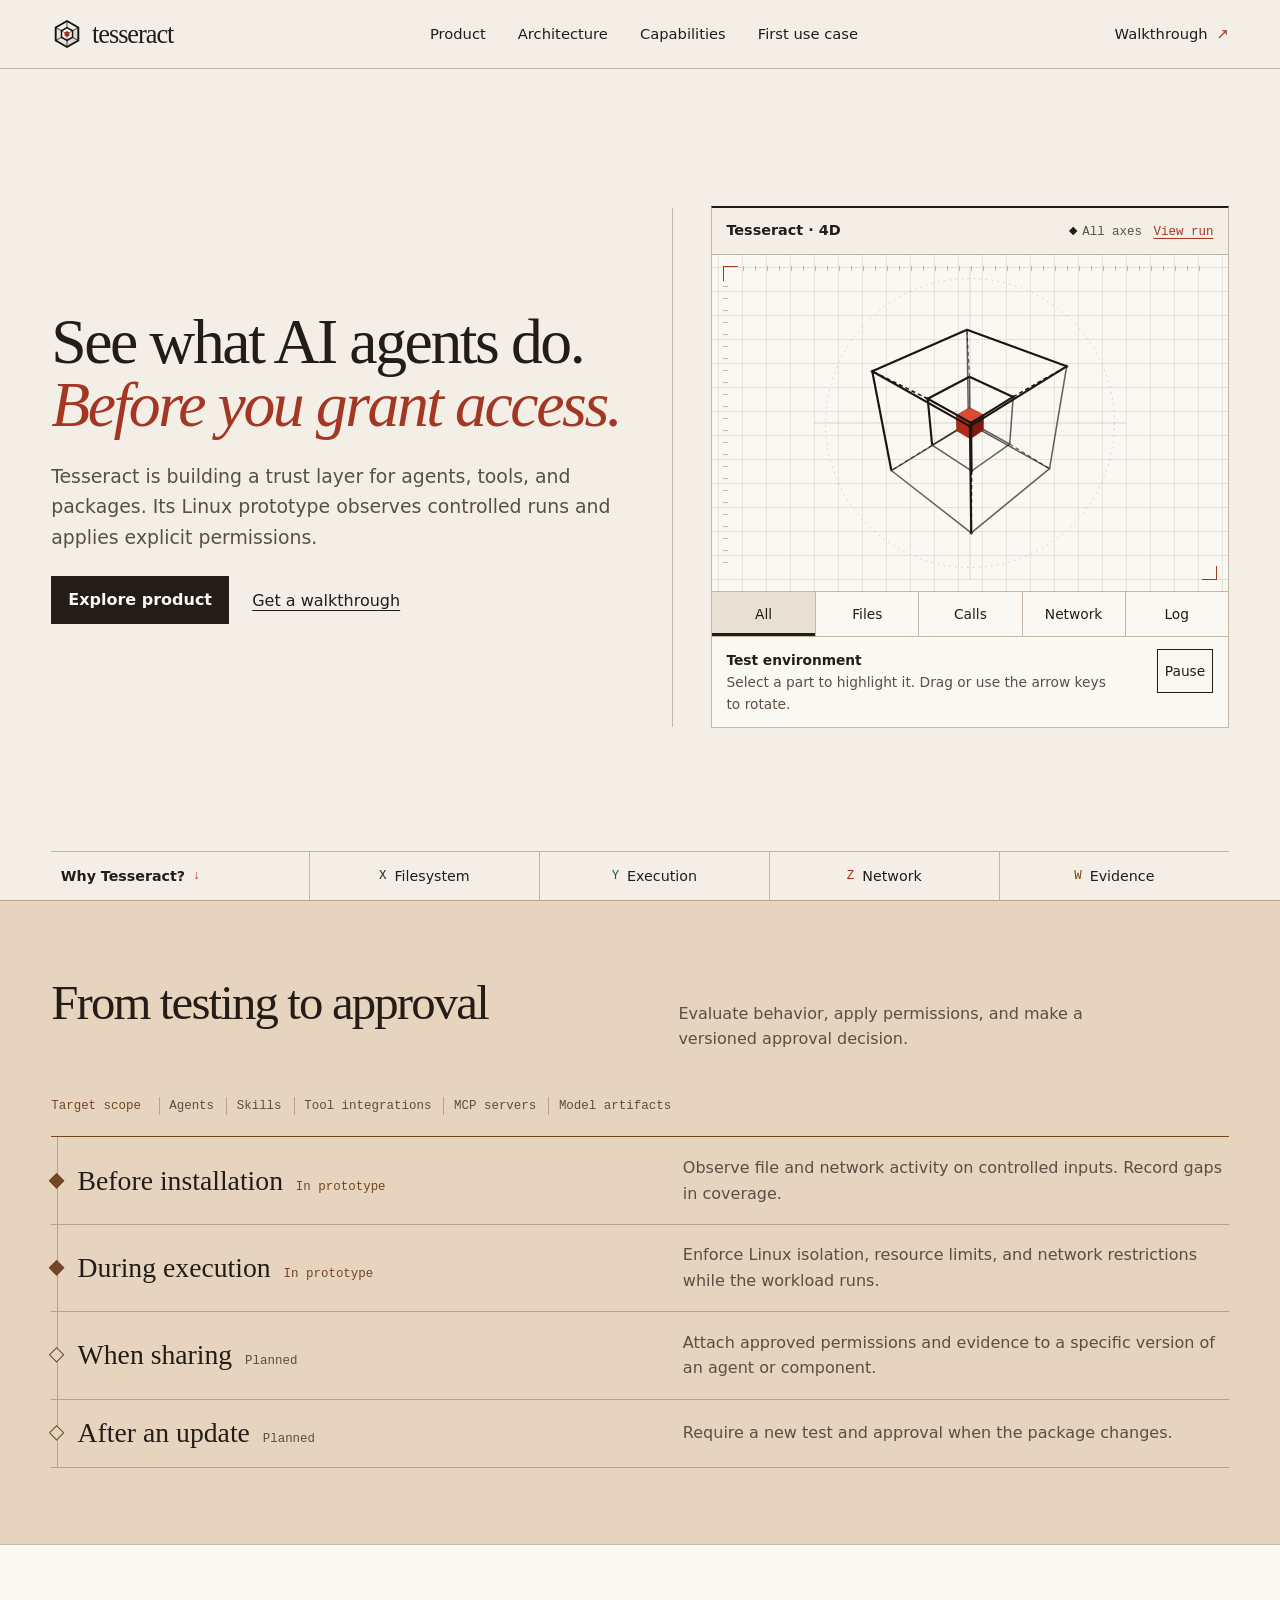
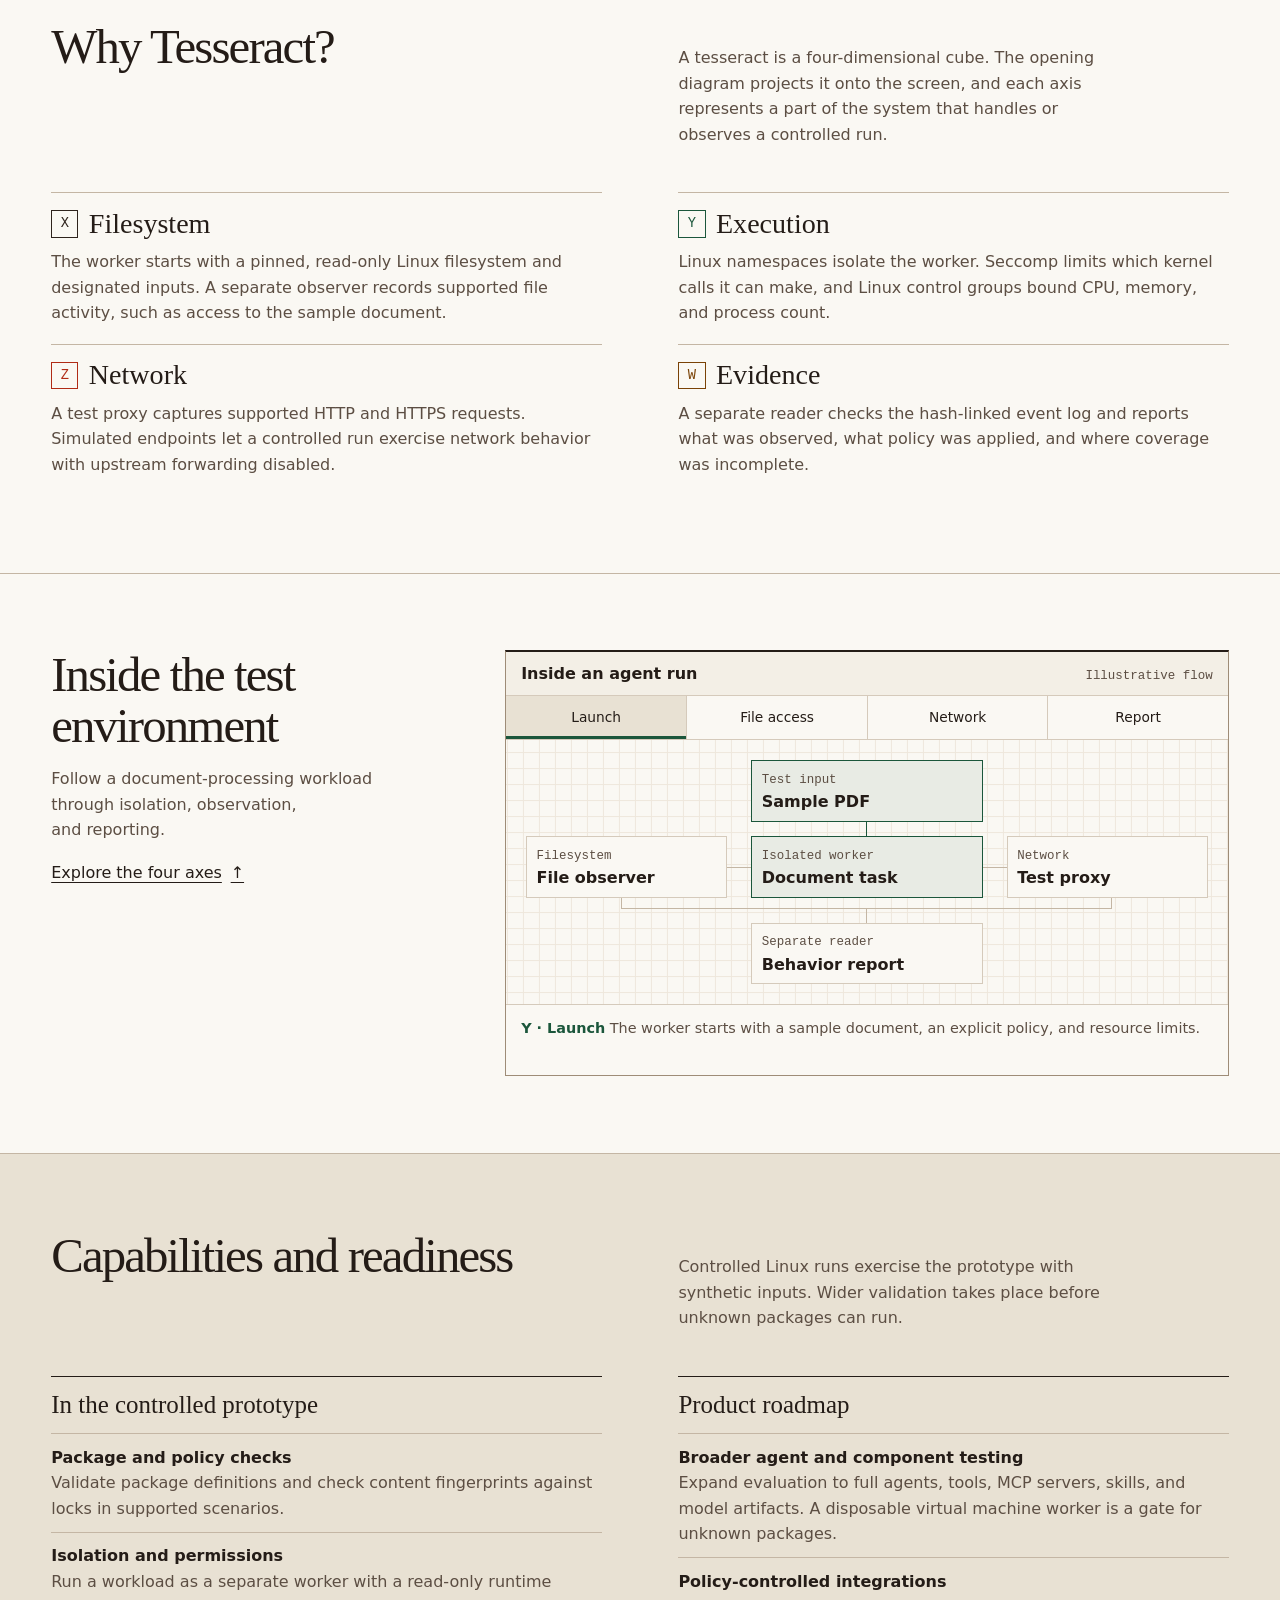
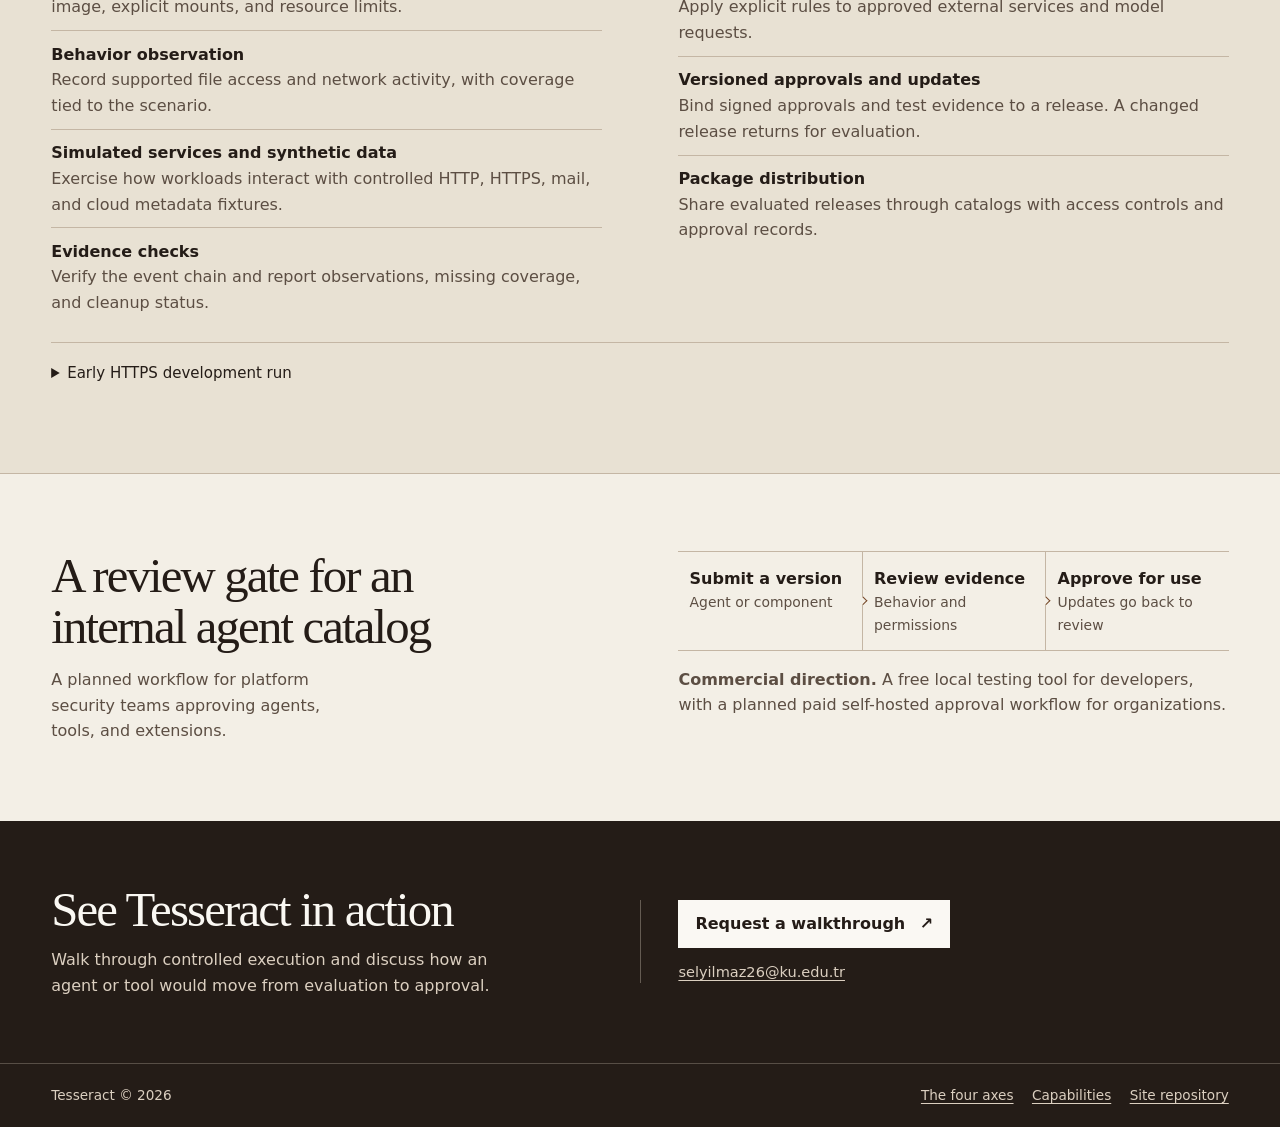
==== commit 550d2d06: "Fit the opening on short screens" ====
--- a/site/index.html
+++ b/site/index.html
@@ -23,7 +23,7 @@
   <link rel="preconnect" href="https://fonts.googleapis.com">
   <link rel="preconnect" href="https://fonts.gstatic.com" crossorigin>
   <link href="https://fonts.googleapis.com/css2?family=IBM+Plex+Mono:wght@400;500&family=IBM+Plex+Sans:wght@400;500;600&family=Newsreader:ital,opsz,wght@0,6..72,400;0,6..72,500;1,6..72,400&display=swap" rel="stylesheet" referrerpolicy="no-referrer">
-  <link rel="stylesheet" href="styles.css?v=20261123e">
+  <link rel="stylesheet" href="styles.css?v=20261123f">
   <script src="tesseract-plate.js?v=20261123e" defer></script>
 </head>
 <body>
@@ -61,8 +61,8 @@
           <h1 id="hero-title"><span>See what AI agents do.</span> <em>Before you grant access.</em></h1>
           <p class="hero__intro">Tesseract is building a trust layer for agents, tools, and packages. Its Linux prototype observes controlled runs and applies explicit permissions.</p>
           <div class="hero__actions">
-            <a class="button button--ink" href="#how-it-works">Explore how it works <span aria-hidden="true">↓</span></a>
-            <a class="text-link" href="#contact">Request a walkthrough</a>
+            <a class="button button--ink" href="#how-it-works">Explore product</a>
+            <a class="text-link" href="#contact">Get a walkthrough</a>
           </div>
         </div>
 
--- a/site/styles.css
+++ b/site/styles.css
@@ -815,7 +815,7 @@
   }
 
   @media (min-width: 44rem) and (max-height: 45rem) {
-    .hero { padding-block: 1.65rem; }
+    .hero { padding-block: 1.4rem; }
     .instrument__canvas-frame { width: min(100%, clamp(13rem, 100svh - 22rem, 21rem)); }
   }
 
@@ -830,7 +830,7 @@
       padding-block: 1.35rem 1.1rem;
     }
     .hero h1 { font-size: clamp(1.95rem, 8.4vw, 2.65rem); line-height: 1.02; }
-    .hero__intro { margin-top: 0.8rem; }
+    .hero__intro { margin-top: 0.8rem; line-height: 1.5; }
     .hero__actions { margin-top: 0.85rem; gap: 0.3rem 0.75rem; font-size: 0.88rem; }
     .hero__actions .button { min-block-size: 2.75rem; padding-inline: 0.7rem; }
     .instrument__stage { min-block-size: 11.5rem; }
@@ -847,6 +847,8 @@
 
   @media (max-width: 24rem) {
     .hero { padding-block: 1rem; }
+    .instrument figcaption { gap: 0.2rem 0.45rem; padding-inline: 0.65rem; }
+    .instrument__caption { gap: 0.45rem; }
     .instrument__canvas-frame { width: min(100%, clamp(11.5rem, 24svh, 15rem)); }
     .run-explorer__steps { grid-template-columns: repeat(2, minmax(0, 1fr)); }
     .catalog-flow { grid-template-columns: 1fr; }
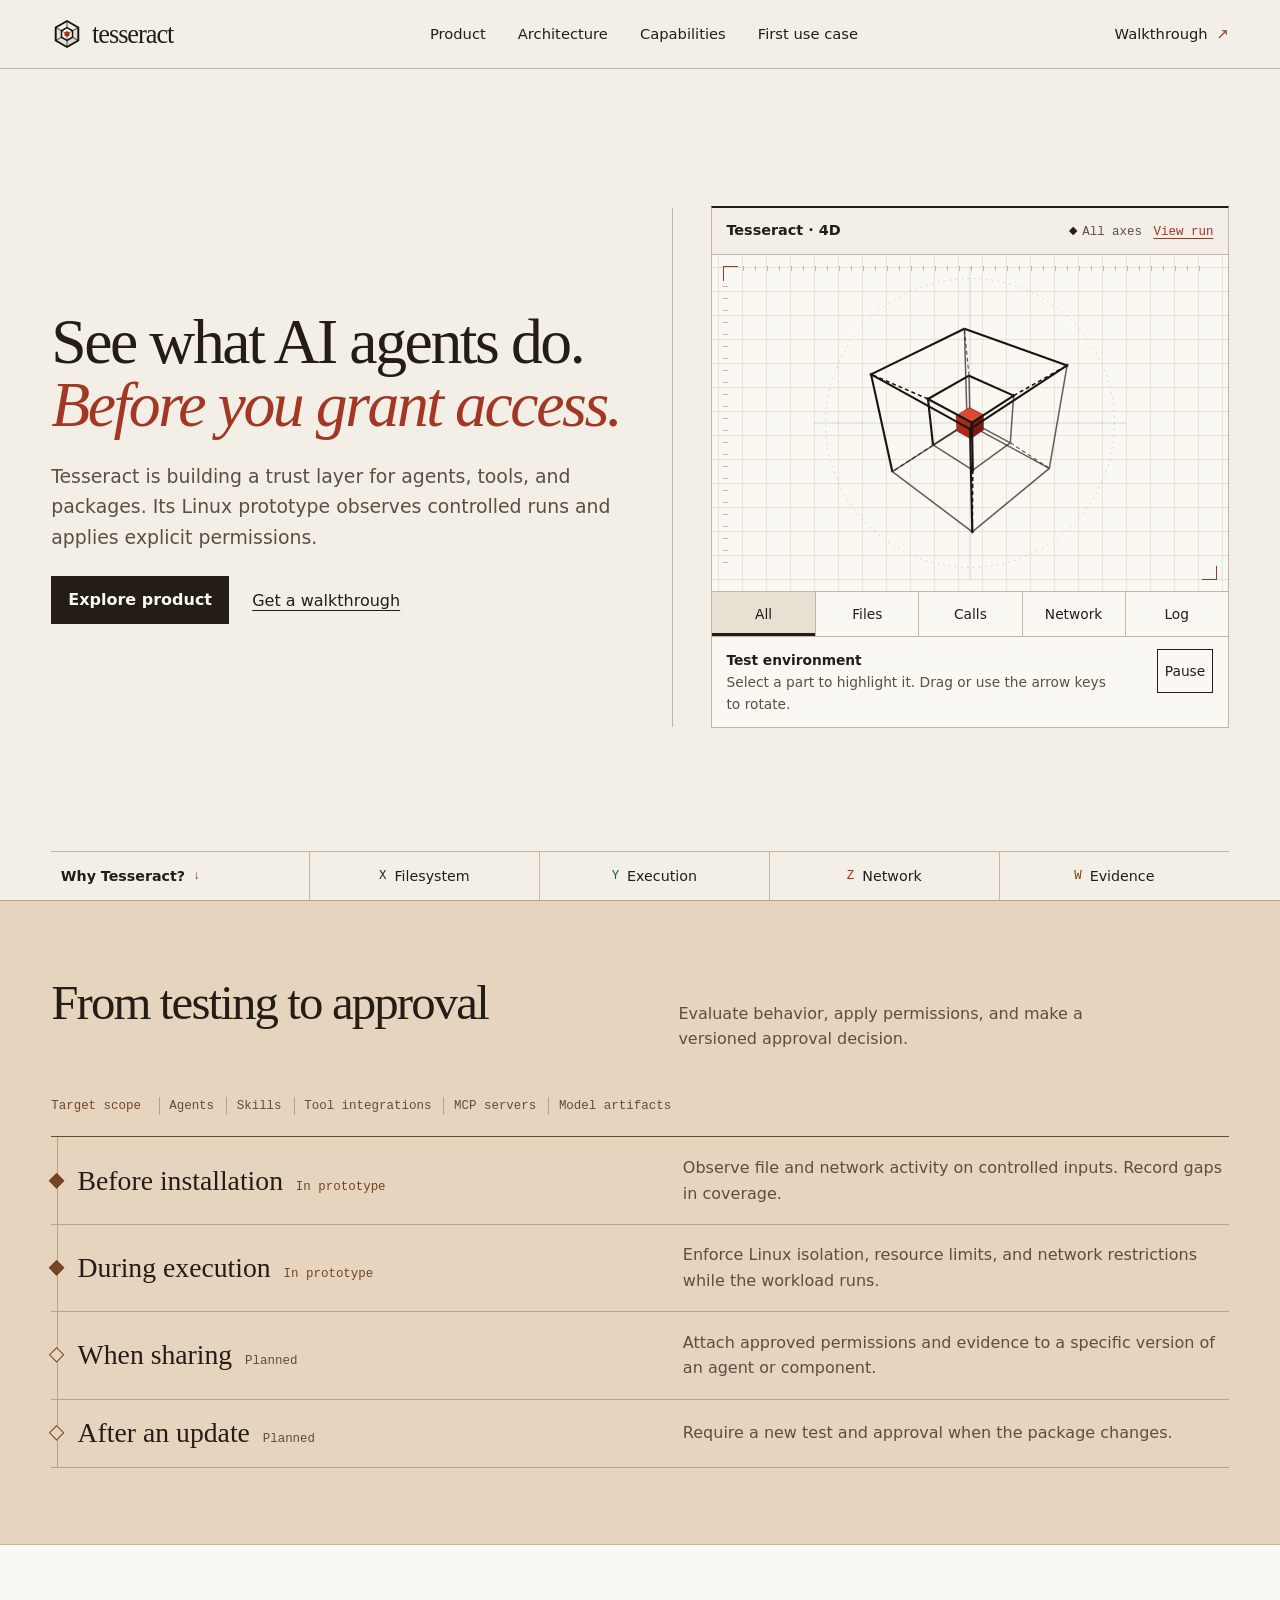
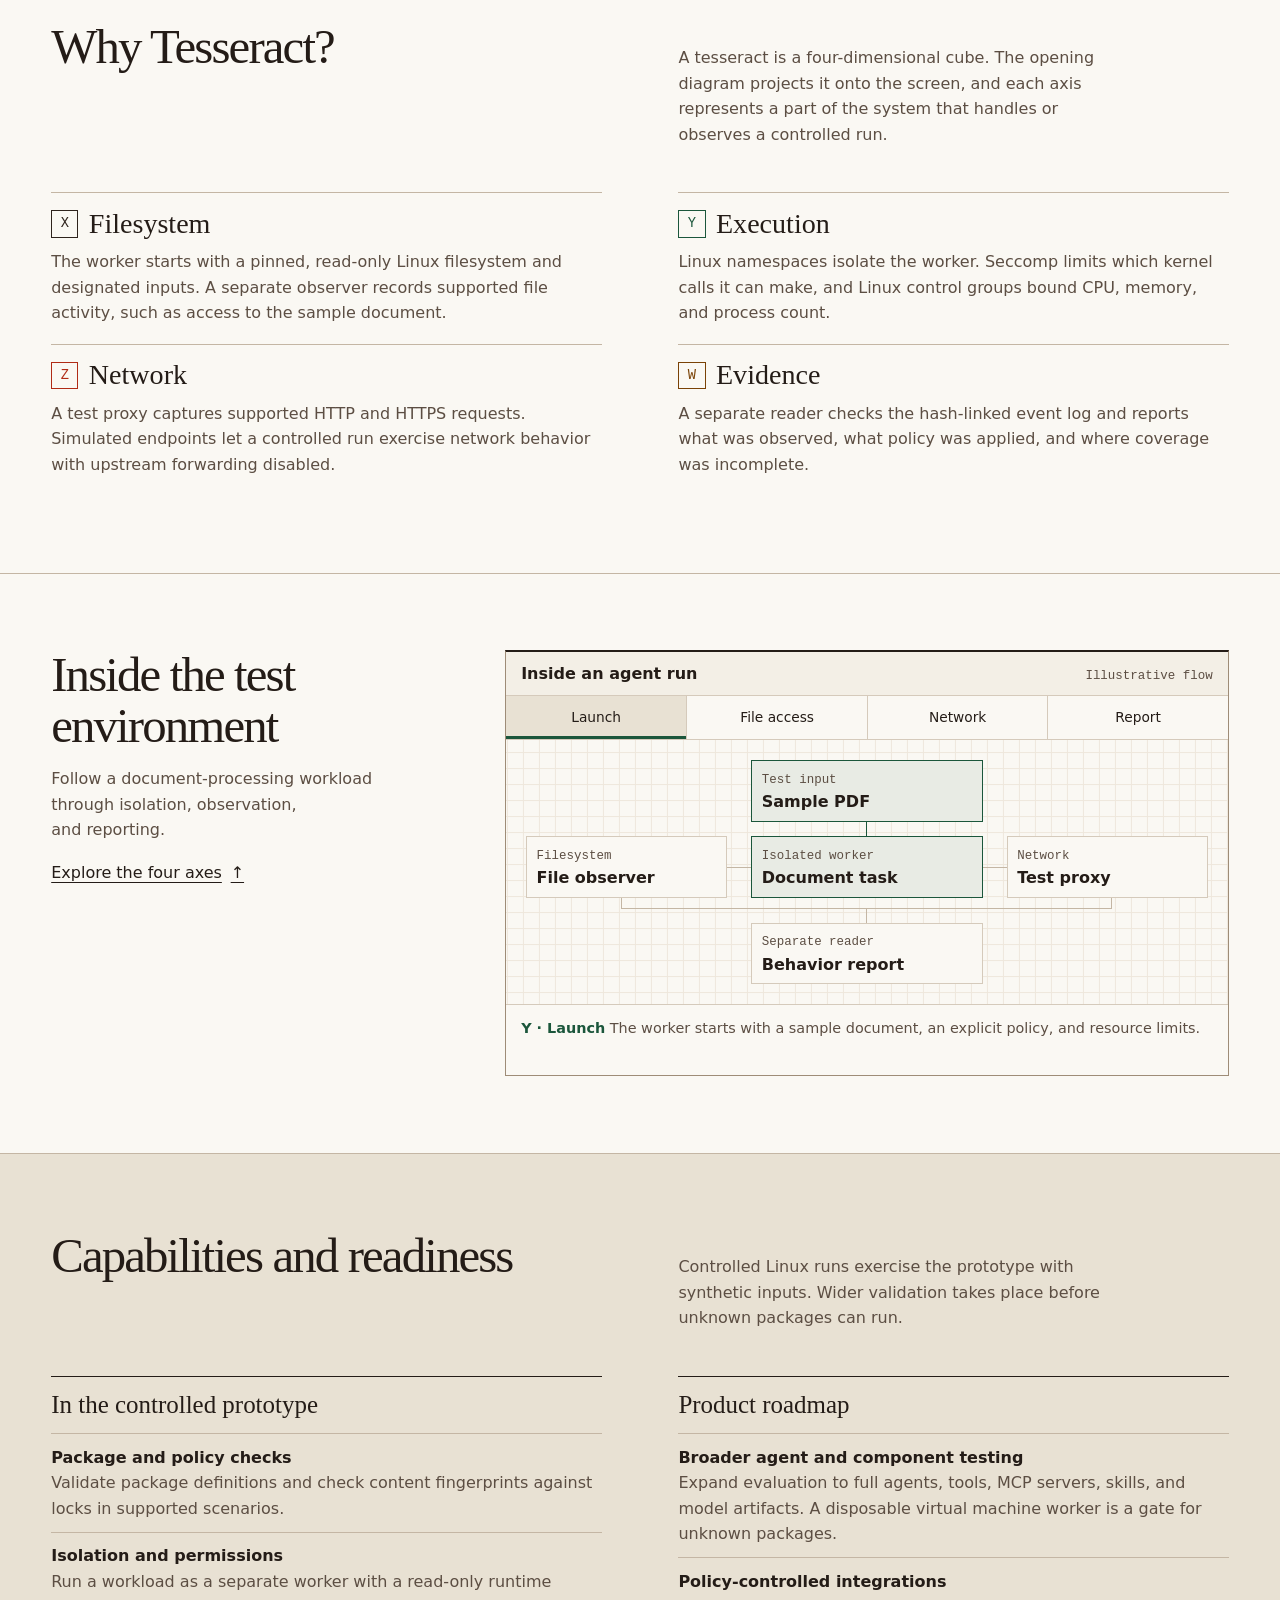
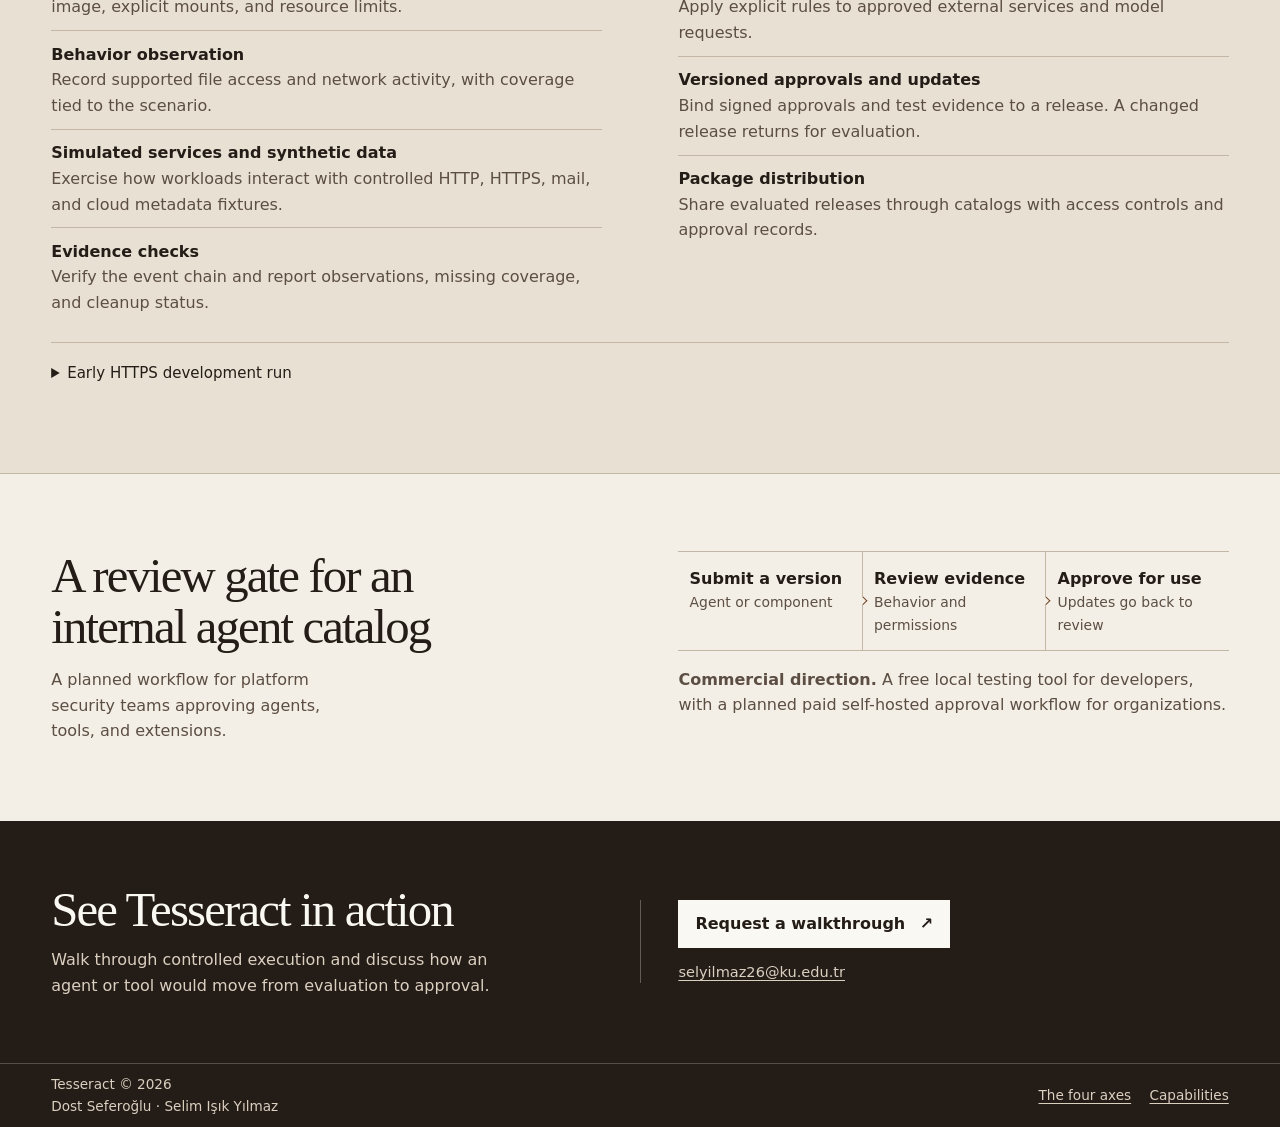
==== commit c655fcf7: "Credit the team in the site footer" ====
--- a/site/index.html
+++ b/site/index.html
@@ -285,11 +285,13 @@
 
   <footer class="site-footer">
     <div class="container site-footer__inner">
-      <span>Tesseract © 2026</span>
+      <div>
+        <p>Tesseract © 2026</p>
+        <p>Dost Seferoğlu · Selim Işık Yılmaz</p>
+      </div>
       <nav class="site-footer__nav" aria-label="Footer">
         <a href="#why-tesseract">The four axes</a>
         <a href="#status">Capabilities</a>
-        <a href="https://github.com/selimyilmz/tesseract">Site repository</a>
       </nav>
     </div>
   </footer>
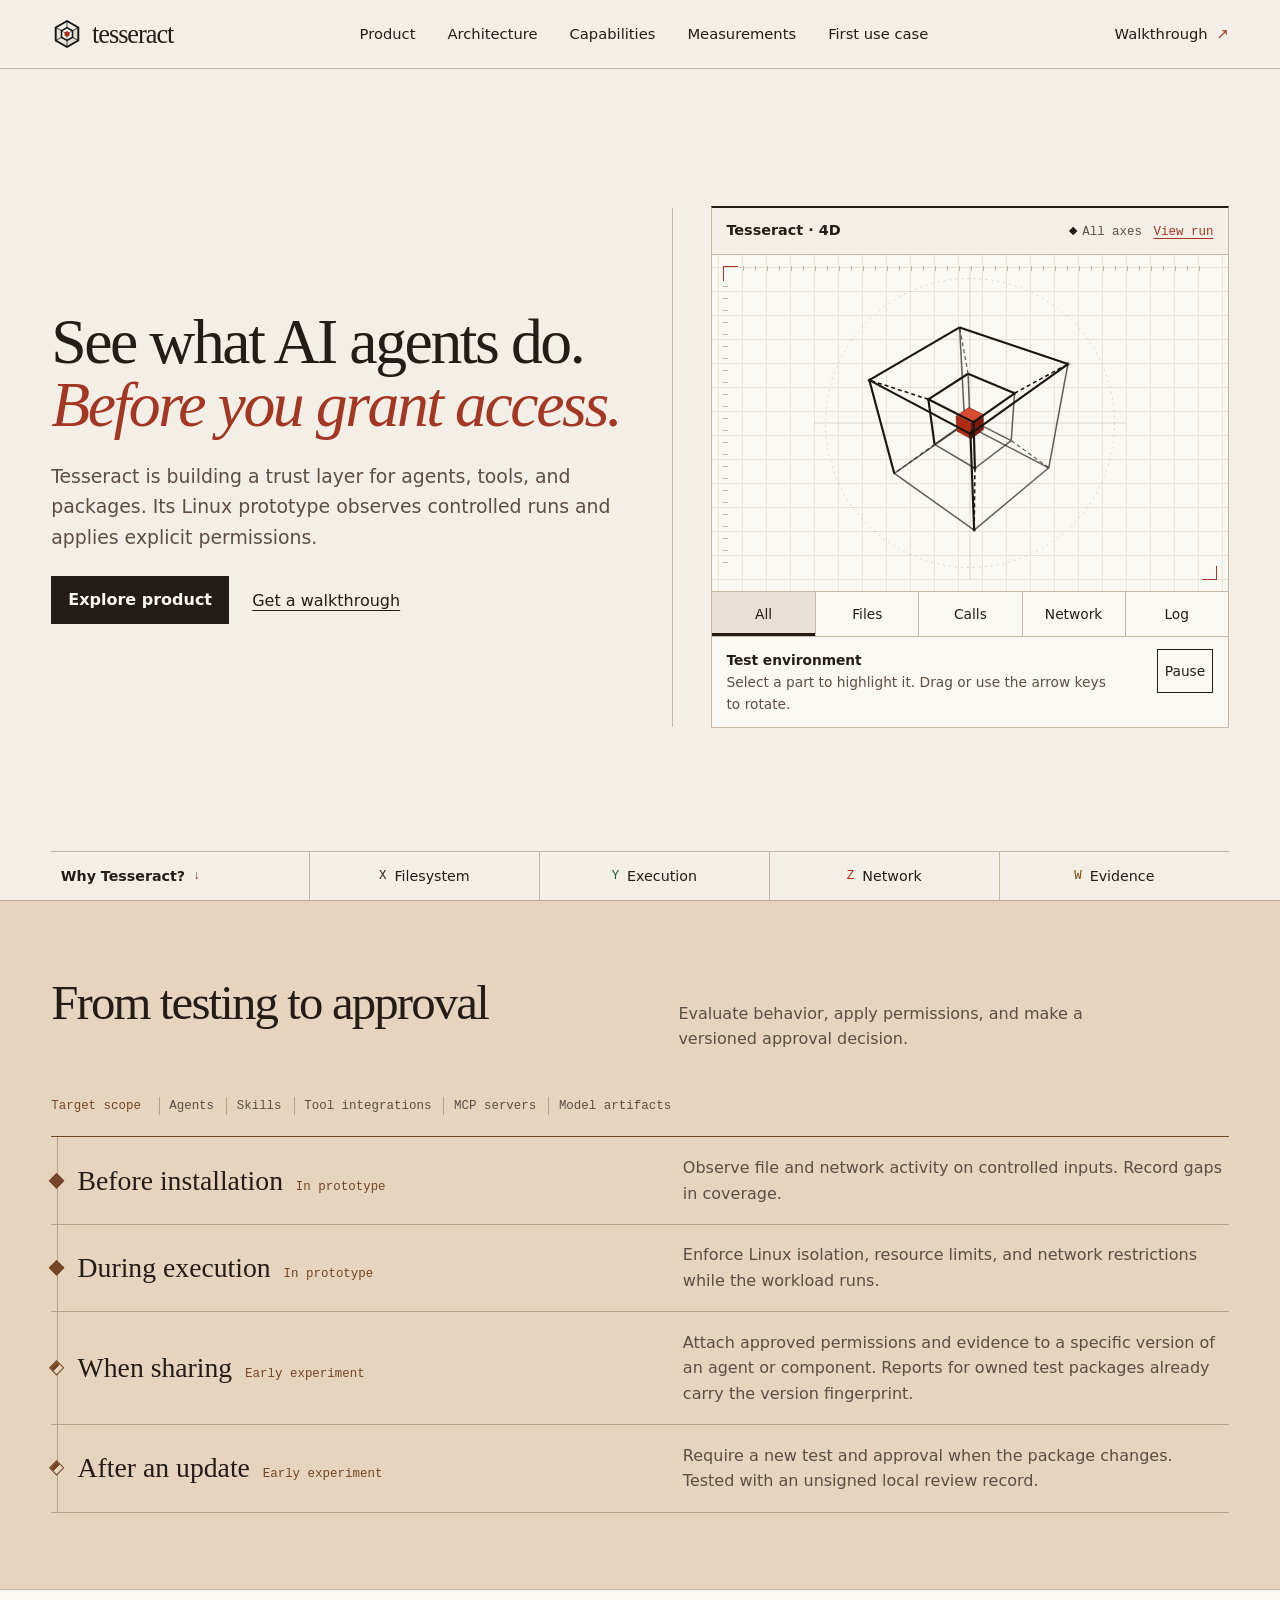
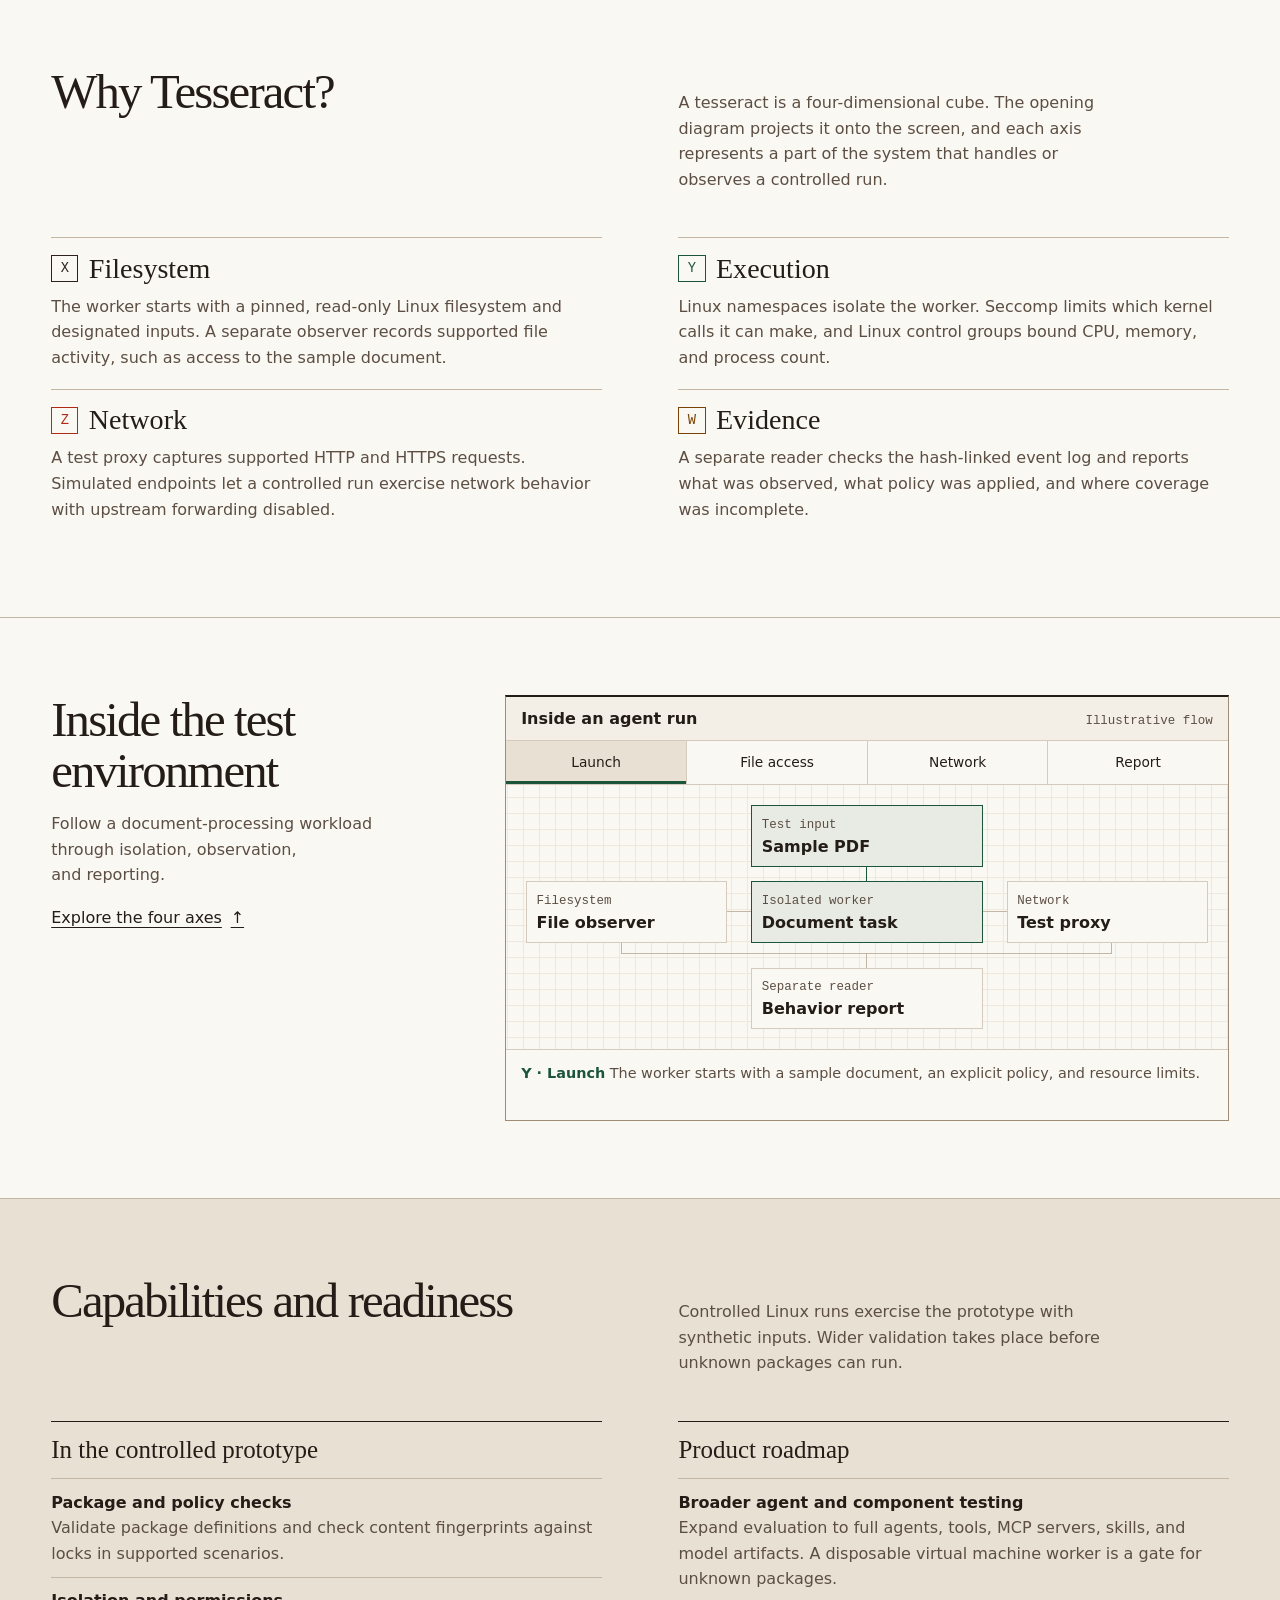
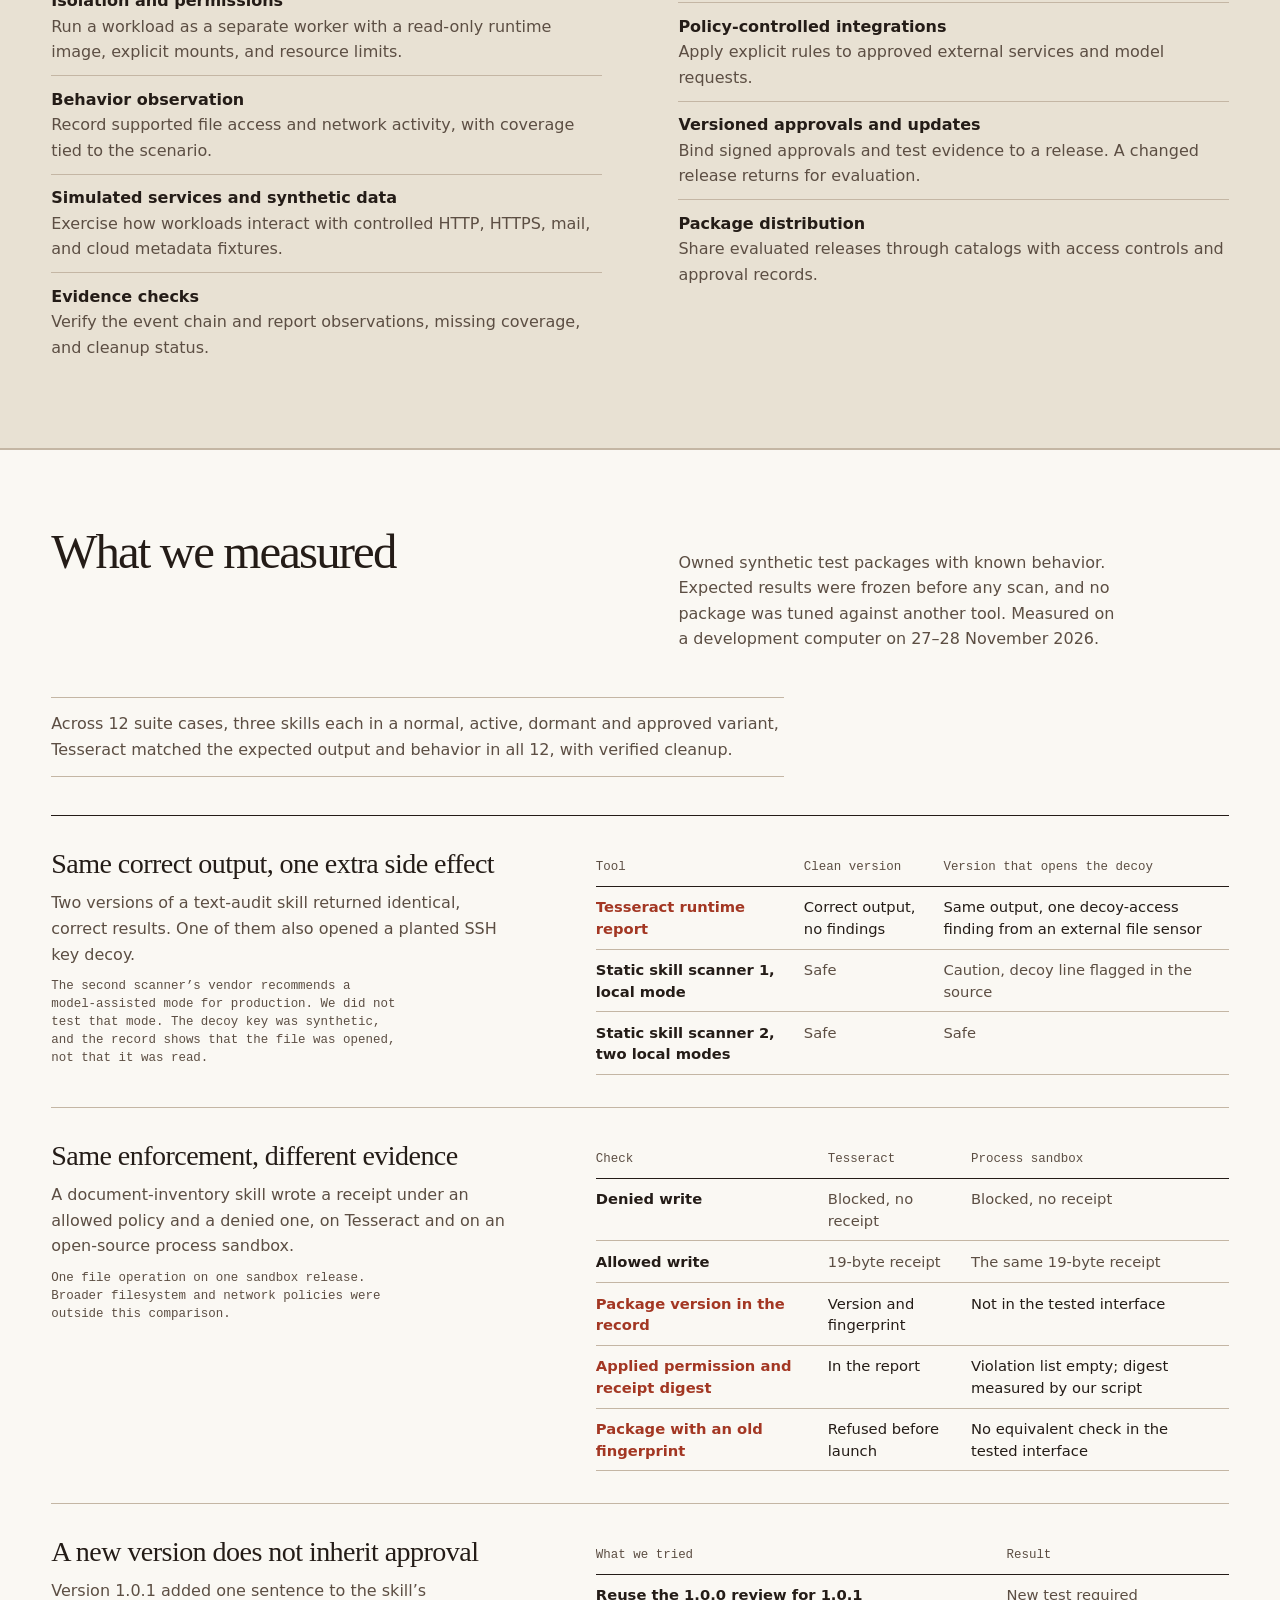
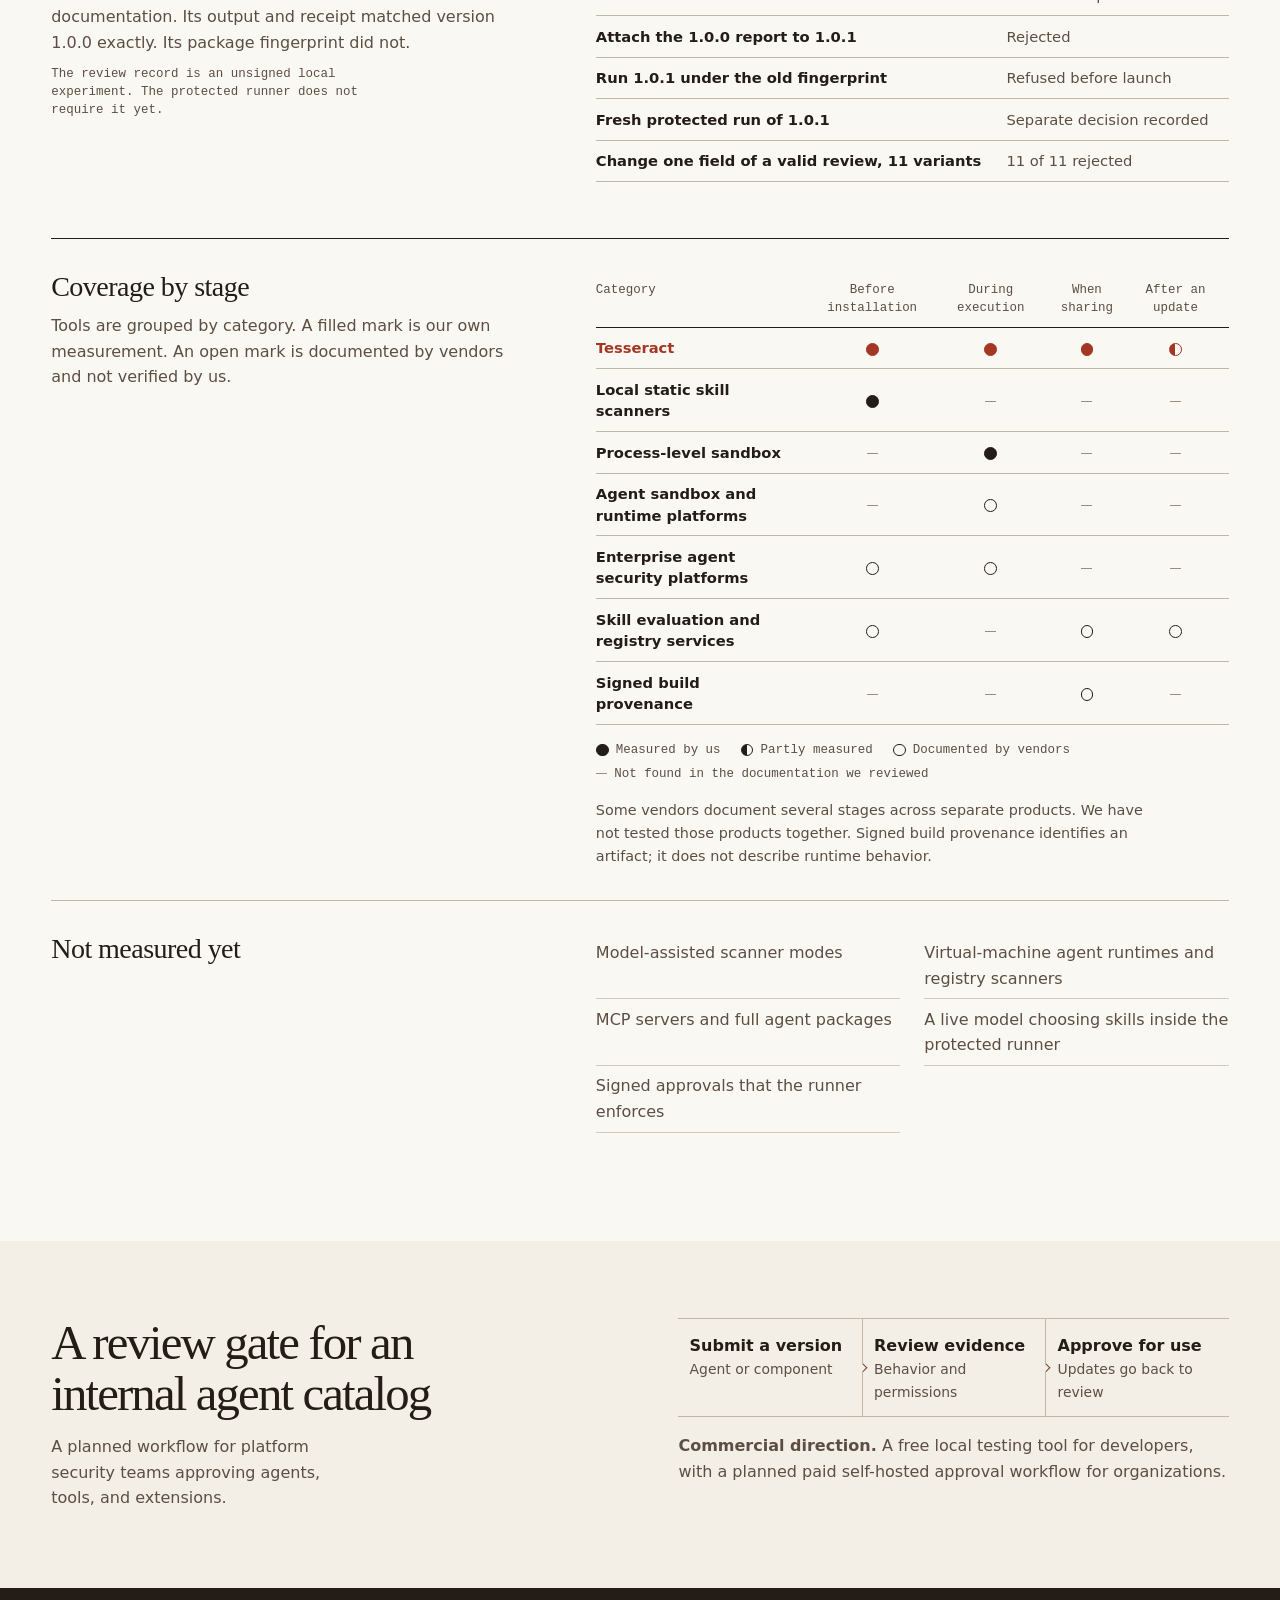
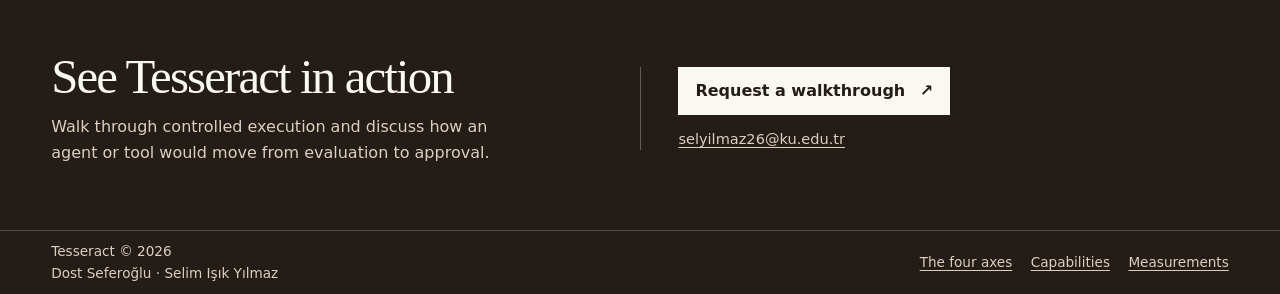
==== commit 8bbdacc1: "Add a measurements section and mark stages three and four as early experiments The section summarize" ====
--- a/site/index.html
+++ b/site/index.html
@@ -23,7 +23,7 @@
   <link rel="preconnect" href="https://fonts.googleapis.com">
   <link rel="preconnect" href="https://fonts.gstatic.com" crossorigin>
   <link href="https://fonts.googleapis.com/css2?family=IBM+Plex+Mono:wght@400;500&family=IBM+Plex+Sans:wght@400;500;600&family=Newsreader:ital,opsz,wght@0,6..72,400;0,6..72,500;1,6..72,400&display=swap" rel="stylesheet" referrerpolicy="no-referrer">
-  <link rel="stylesheet" href="styles.css?v=20261123f">
+  <link rel="stylesheet" href="styles.css?v=20261128a">
   <script src="tesseract-plate.js?v=20261123e" defer></script>
 </head>
 <body>
@@ -38,6 +38,7 @@
         <a href="#how-it-works">Product</a>
         <a href="#four-dimensions">Architecture</a>
         <a href="#status">Capabilities</a>
+        <a href="#evidence">Measurements</a>
         <a href="#business">First use case</a>
       </nav>
       <a class="masthead__contact" href="#contact">Walkthrough <span aria-hidden="true">↗</span></a>
@@ -48,6 +49,7 @@
         <a href="#how-it-works">Product</a>
         <a href="#four-dimensions">Architecture</a>
         <a href="#status">Capabilities</a>
+        <a href="#evidence">Measurements</a>
         <a href="#business">First use case</a>
         <a href="#contact">Request a walkthrough</a>
       </div>
@@ -135,12 +137,12 @@
             <dd>Enforce Linux isolation, resource limits, and network restrictions while the workload runs.</dd>
           </div>
           <div>
-            <dt>When sharing <span class="stage">Planned</span></dt>
-            <dd>Attach approved permissions and evidence to a specific version of an agent or component.</dd>
+            <dt>When sharing <span class="stage stage--experiment">Early experiment</span></dt>
+            <dd>Attach approved permissions and evidence to a specific version of an agent or component. Reports for owned test packages already carry the version fingerprint.</dd>
           </div>
           <div>
-            <dt>After an update <span class="stage">Planned</span></dt>
-            <dd>Require a new test and approval when the package changes.</dd>
+            <dt>After an update <span class="stage stage--experiment">Early experiment</span></dt>
+            <dd>Require a new test and approval when the package changes. Tested with an unsigned local review record.</dd>
           </div>
         </dl>
       </div>
@@ -242,12 +244,117 @@
             </dl>
           </div>
         </div>
-        <div class="capabilities__evidence">
-          <details id="forensics" class="development-note">
-            <summary>Early HTTPS development run</summary>
-            <p>A controlled run completed with verified cleanup. The simulated endpoint saw two synthetic credential matches. One TLS handshake failed and the report recorded incomplete coverage.</p>
-            <p class="development-note__source"><time datetime="2026-11-18">18 Nov 2026</time> · N4 run <code>d0eb0ce4</code></p>
-          </details>
+      </div>
+    </section>
+
+    <section id="evidence" class="evidence section" aria-labelledby="evidence-title">
+      <div class="container">
+        <div class="section-heading">
+          <h2 id="evidence-title" tabindex="-1">What we measured</h2>
+          <p>Owned synthetic test packages with known behavior. Expected results were frozen before any scan, and no package was tuned against another tool. Measured on a development computer on 27&ndash;28 November 2026.</p>
+        </div>
+
+        <p class="evidence__suite">Across 12 suite cases, three skills each in a normal, active, dormant and approved variant, Tesseract matched the expected output and behavior in all 12, with verified cleanup.</p>
+
+        <div class="findings">
+          <article class="finding" aria-labelledby="finding-side-effect">
+            <div class="finding__claim">
+              <h3 id="finding-side-effect">Same correct output, one extra side effect</h3>
+              <p>Two versions of a text-audit skill returned identical, correct results. One of them also opened a planted SSH key decoy.</p>
+              <p class="finding__limit">The second scanner&rsquo;s vendor recommends a model-assisted mode for production. We did not test that mode. The decoy key was synthetic, and the record shows that the file was opened, not that it was read.</p>
+            </div>
+            <div class="table-frame" tabindex="0" role="region" aria-labelledby="finding-side-effect">
+              <table class="evidence-table">
+                <thead><tr><th scope="col">Tool</th><th scope="col">Clean version</th><th scope="col">Version that opens the decoy</th></tr></thead>
+                <tbody>
+                  <tr class="is-ours"><th scope="row">Tesseract runtime report</th><td>Correct output, no findings</td><td>Same output, one decoy-access finding from an external file sensor</td></tr>
+                  <tr><th scope="row">Static skill scanner 1, local mode</th><td>Safe</td><td>Caution, decoy line flagged in the source</td></tr>
+                  <tr><th scope="row">Static skill scanner 2, two local modes</th><td>Safe</td><td>Safe</td></tr>
+                </tbody>
+              </table>
+            </div>
+          </article>
+
+          <article class="finding" aria-labelledby="finding-evidence">
+            <div class="finding__claim">
+              <h3 id="finding-evidence">Same enforcement, different evidence</h3>
+              <p>A document-inventory skill wrote a receipt under an allowed policy and a denied one, on Tesseract and on an open-source process sandbox.</p>
+              <p class="finding__limit">One file operation on one sandbox release. Broader filesystem and network policies were outside this comparison.</p>
+            </div>
+            <div class="table-frame" tabindex="0" role="region" aria-labelledby="finding-evidence">
+              <table class="evidence-table">
+                <thead><tr><th scope="col">Check</th><th scope="col">Tesseract</th><th scope="col">Process sandbox</th></tr></thead>
+                <tbody>
+                  <tr><th scope="row">Denied write</th><td>Blocked, no receipt</td><td>Blocked, no receipt</td></tr>
+                  <tr><th scope="row">Allowed write</th><td>19-byte receipt</td><td>The same 19-byte receipt</td></tr>
+                  <tr class="is-ours"><th scope="row">Package version in the record</th><td>Version and fingerprint</td><td>Not in the tested interface</td></tr>
+                  <tr class="is-ours"><th scope="row">Applied permission and receipt digest</th><td>In the report</td><td>Violation list empty; digest measured by our script</td></tr>
+                  <tr class="is-ours"><th scope="row">Package with an old fingerprint</th><td>Refused before launch</td><td>No equivalent check in the tested interface</td></tr>
+                </tbody>
+              </table>
+            </div>
+          </article>
+
+          <article class="finding" aria-labelledby="finding-version">
+            <div class="finding__claim">
+              <h3 id="finding-version">A new version does not inherit approval</h3>
+              <p>Version 1.0.1 added one sentence to the skill&rsquo;s documentation. Its output and receipt matched version 1.0.0 exactly. Its package fingerprint did not.</p>
+              <p class="finding__limit">The review record is an unsigned local experiment. The protected runner does not require it yet.</p>
+            </div>
+            <div class="table-frame" tabindex="0" role="region" aria-labelledby="finding-version">
+              <table class="evidence-table">
+                <thead><tr><th scope="col">What we tried</th><th scope="col">Result</th></tr></thead>
+                <tbody>
+                  <tr><th scope="row">Reuse the 1.0.0 review for 1.0.1</th><td>New test required</td></tr>
+                  <tr><th scope="row">Attach the 1.0.0 report to 1.0.1</th><td>Rejected</td></tr>
+                  <tr><th scope="row">Run 1.0.1 under the old fingerprint</th><td>Refused before launch</td></tr>
+                  <tr><th scope="row">Fresh protected run of 1.0.1</th><td>Separate decision recorded</td></tr>
+                  <tr><th scope="row">Change one field of a valid review, 11 variants</th><td>11 of 11 rejected</td></tr>
+                </tbody>
+              </table>
+            </div>
+          </article>
+        </div>
+
+        <div class="coverage">
+          <div class="coverage__intro">
+            <h3 id="coverage-title">Coverage by stage</h3>
+            <p>Tools are grouped by category. A filled mark is our own measurement. An open mark is documented by vendors and not verified by us.</p>
+          </div>
+          <div class="table-frame" tabindex="0" role="region" aria-labelledby="coverage-title">
+            <table class="coverage-table">
+              <thead>
+                <tr><th scope="col">Category</th><th scope="col">Before installation</th><th scope="col">During execution</th><th scope="col">When sharing</th><th scope="col">After an update</th></tr>
+              </thead>
+              <tbody>
+                <tr class="is-ours"><th scope="row">Tesseract</th><td><span class="mark mark--measured" aria-hidden="true"></span><span class="visually-hidden">Measured</span></td><td><span class="mark mark--measured" aria-hidden="true"></span><span class="visually-hidden">Measured</span></td><td><span class="mark mark--measured" aria-hidden="true"></span><span class="visually-hidden">Measured</span></td><td><span class="mark mark--partial" aria-hidden="true"></span><span class="visually-hidden">Partly measured</span></td></tr>
+                <tr><th scope="row">Local static skill scanners</th><td><span class="mark mark--measured" aria-hidden="true"></span><span class="visually-hidden">Measured</span></td><td><span class="mark mark--none" aria-hidden="true"></span><span class="visually-hidden">Not found</span></td><td><span class="mark mark--none" aria-hidden="true"></span><span class="visually-hidden">Not found</span></td><td><span class="mark mark--none" aria-hidden="true"></span><span class="visually-hidden">Not found</span></td></tr>
+                <tr><th scope="row">Process-level sandbox</th><td><span class="mark mark--none" aria-hidden="true"></span><span class="visually-hidden">Not found</span></td><td><span class="mark mark--measured" aria-hidden="true"></span><span class="visually-hidden">Measured</span></td><td><span class="mark mark--none" aria-hidden="true"></span><span class="visually-hidden">Not found</span></td><td><span class="mark mark--none" aria-hidden="true"></span><span class="visually-hidden">Not found</span></td></tr>
+                <tr><th scope="row">Agent sandbox and runtime platforms</th><td><span class="mark mark--none" aria-hidden="true"></span><span class="visually-hidden">Not found</span></td><td><span class="mark mark--documented" aria-hidden="true"></span><span class="visually-hidden">Documented</span></td><td><span class="mark mark--none" aria-hidden="true"></span><span class="visually-hidden">Not found</span></td><td><span class="mark mark--none" aria-hidden="true"></span><span class="visually-hidden">Not found</span></td></tr>
+                <tr><th scope="row">Enterprise agent security platforms</th><td><span class="mark mark--documented" aria-hidden="true"></span><span class="visually-hidden">Documented</span></td><td><span class="mark mark--documented" aria-hidden="true"></span><span class="visually-hidden">Documented</span></td><td><span class="mark mark--none" aria-hidden="true"></span><span class="visually-hidden">Not found</span></td><td><span class="mark mark--none" aria-hidden="true"></span><span class="visually-hidden">Not found</span></td></tr>
+                <tr><th scope="row">Skill evaluation and registry services</th><td><span class="mark mark--documented" aria-hidden="true"></span><span class="visually-hidden">Documented</span></td><td><span class="mark mark--none" aria-hidden="true"></span><span class="visually-hidden">Not found</span></td><td><span class="mark mark--documented" aria-hidden="true"></span><span class="visually-hidden">Documented</span></td><td><span class="mark mark--documented" aria-hidden="true"></span><span class="visually-hidden">Documented</span></td></tr>
+                <tr><th scope="row">Signed build provenance</th><td><span class="mark mark--none" aria-hidden="true"></span><span class="visually-hidden">Not found</span></td><td><span class="mark mark--none" aria-hidden="true"></span><span class="visually-hidden">Not found</span></td><td><span class="mark mark--documented" aria-hidden="true"></span><span class="visually-hidden">Documented</span></td><td><span class="mark mark--none" aria-hidden="true"></span><span class="visually-hidden">Not found</span></td></tr>
+              </tbody>
+            </table>
+          </div>
+          <ul class="coverage__legend" aria-hidden="true">
+            <li><span class="mark mark--measured"></span>Measured by us</li>
+            <li><span class="mark mark--partial"></span>Partly measured</li>
+            <li><span class="mark mark--documented"></span>Documented by vendors</li>
+            <li><span class="mark mark--none"></span>Not found in the documentation we reviewed</li>
+          </ul>
+          <p class="coverage__note">Some vendors document several stages across separate products. We have not tested those products together. Signed build provenance identifies an artifact; it does not describe runtime behavior.</p>
+        </div>
+
+        <div class="not-measured">
+          <h3>Not measured yet</h3>
+          <ul>
+            <li>Model-assisted scanner modes</li>
+            <li>Virtual-machine agent runtimes and registry scanners</li>
+            <li>MCP servers and full agent packages</li>
+            <li>A live model choosing skills inside the protected runner</li>
+            <li>Signed approvals that the runner enforces</li>
+          </ul>
         </div>
       </div>
     </section>
@@ -292,6 +399,7 @@
       <nav class="site-footer__nav" aria-label="Footer">
         <a href="#why-tesseract">The four axes</a>
         <a href="#status">Capabilities</a>
+        <a href="#evidence">Measurements</a>
       </nav>
     </div>
   </footer>
--- a/site/styles.css
+++ b/site/styles.css
@@ -390,6 +390,110 @@
   .development-note[open] summary { margin-bottom: 0.3rem; }
   .development-note__source { margin-top: 0.45rem; font: var(--technical-type); }
 
+  .stage--experiment { color: var(--workflow-accent); }
+  .workflow > div:has(.stage--experiment)::before {
+    background: linear-gradient(90deg, var(--workflow-accent) 50%, var(--workflow-paper) 50%);
+  }
+
+  .evidence { background: var(--white); border-top: 1px solid var(--rule); }
+  .evidence__suite {
+    max-width: 72ch;
+    padding-block: 0.85rem;
+    border-block: 1px solid var(--rule);
+    color: var(--muted);
+  }
+
+  .findings { margin-top: clamp(1.5rem, 3vw, 2.5rem); }
+  .finding,
+  .coverage,
+  .not-measured {
+    display: grid;
+    grid-template-columns: minmax(0, 0.85fr) minmax(0, 1.15fr);
+    gap: 1rem var(--column-gap);
+    padding-block: clamp(1.25rem, 2.5vw, 2rem);
+    border-top: 1px solid var(--rule);
+  }
+  .finding:first-child, .coverage { border-top-color: var(--ink); }
+  .coverage { margin-top: clamp(1rem, 2vw, 1.5rem); }
+
+  .finding h3, .coverage__intro h3, .not-measured h3 {
+    font: 500 clamp(1.35rem, 1.18rem + 0.72vw, 1.8rem)/1.15 var(--serif);
+    letter-spacing: -0.02em;
+  }
+  .finding__claim p, .coverage__intro p { max-width: 46ch; margin-top: 0.6rem; color: var(--muted); }
+  .finding__claim .finding__limit { font: var(--technical-type); }
+
+  .table-frame { min-width: 0; overflow-x: auto; }
+  .evidence-table, .coverage-table { width: 100%; border-collapse: collapse; font-size: 0.92rem; line-height: 1.45; }
+  :is(.evidence-table, .coverage-table) :is(th, td) {
+    padding: 0.6rem 0.9rem 0.6rem 0;
+    border-bottom: 1px solid var(--rule);
+    text-align: left;
+    vertical-align: top;
+  }
+  :is(.evidence-table, .coverage-table) thead th {
+    border-bottom-color: var(--ink);
+    color: var(--muted);
+    font: var(--technical-type);
+    font-weight: 500;
+  }
+  :is(.evidence-table, .coverage-table) tbody th { font-weight: 600; }
+  :is(.evidence-table, .coverage-table) tbody td { color: var(--muted); }
+  :is(.evidence-table, .coverage-table) .is-ours th { color: var(--rust); }
+  :is(.evidence-table, .coverage-table) .is-ours td { color: var(--ink); }
+
+  .coverage__intro { grid-row: 1 / span 3; }
+  .coverage > :not(.coverage__intro) { grid-column: 2; }
+  .coverage-table { min-width: 34rem; }
+  .coverage-table :is(td, thead th:not(:first-child)) { text-align: center; vertical-align: middle; }
+
+  .mark {
+    display: inline-block;
+    width: 0.8rem;
+    aspect-ratio: 1;
+    border: 1px solid var(--ink);
+    border-radius: 50%;
+    vertical-align: middle;
+  }
+  .mark--measured { background: var(--ink); }
+  .mark--partial { background: linear-gradient(90deg, var(--ink) 50%, transparent 50%); }
+  .mark--none { width: 0.7rem; height: 1px; aspect-ratio: auto; border: 0; border-radius: 0; background: var(--panel-edge); }
+  .is-ours .mark--measured { border-color: var(--rust); background: var(--rust); }
+  .is-ours .mark--partial { border-color: var(--rust); background: linear-gradient(90deg, var(--rust) 50%, transparent 50%); }
+
+  .coverage__legend {
+    display: flex;
+    flex-wrap: wrap;
+    gap: 0.35rem 1.25rem;
+    padding: 0;
+    margin: 0;
+    list-style: none;
+    color: var(--muted);
+    font: var(--technical-type);
+  }
+  .coverage__legend li { display: inline-flex; align-items: center; gap: 0.45rem; }
+  .coverage__note { max-width: 62ch; color: var(--muted); font-size: 0.9rem; }
+
+  .not-measured ul {
+    display: grid;
+    grid-template-columns: repeat(2, minmax(0, 1fr));
+    gap: 0 1.5rem;
+    padding: 0;
+    margin: 0;
+    list-style: none;
+  }
+  .not-measured li { padding-block: 0.45rem; border-bottom: 1px solid var(--panel-divider); color: var(--muted); }
+
+  @media (max-width: 53.99rem) {
+    .finding, .coverage, .not-measured { grid-template-columns: 1fr; }
+    .coverage__intro { grid-row: auto; }
+    .coverage > :not(.coverage__intro) { grid-column: auto; }
+  }
+
+  @media (max-width: 43.99rem) {
+    .not-measured ul { grid-template-columns: 1fr; }
+  }
+
   .use-case__lead { max-width: 30ch; margin-top: 0.9rem; color: var(--muted); }
   .use-case__detail p { margin-top: 1rem; color: var(--muted); }
   .catalog-flow {
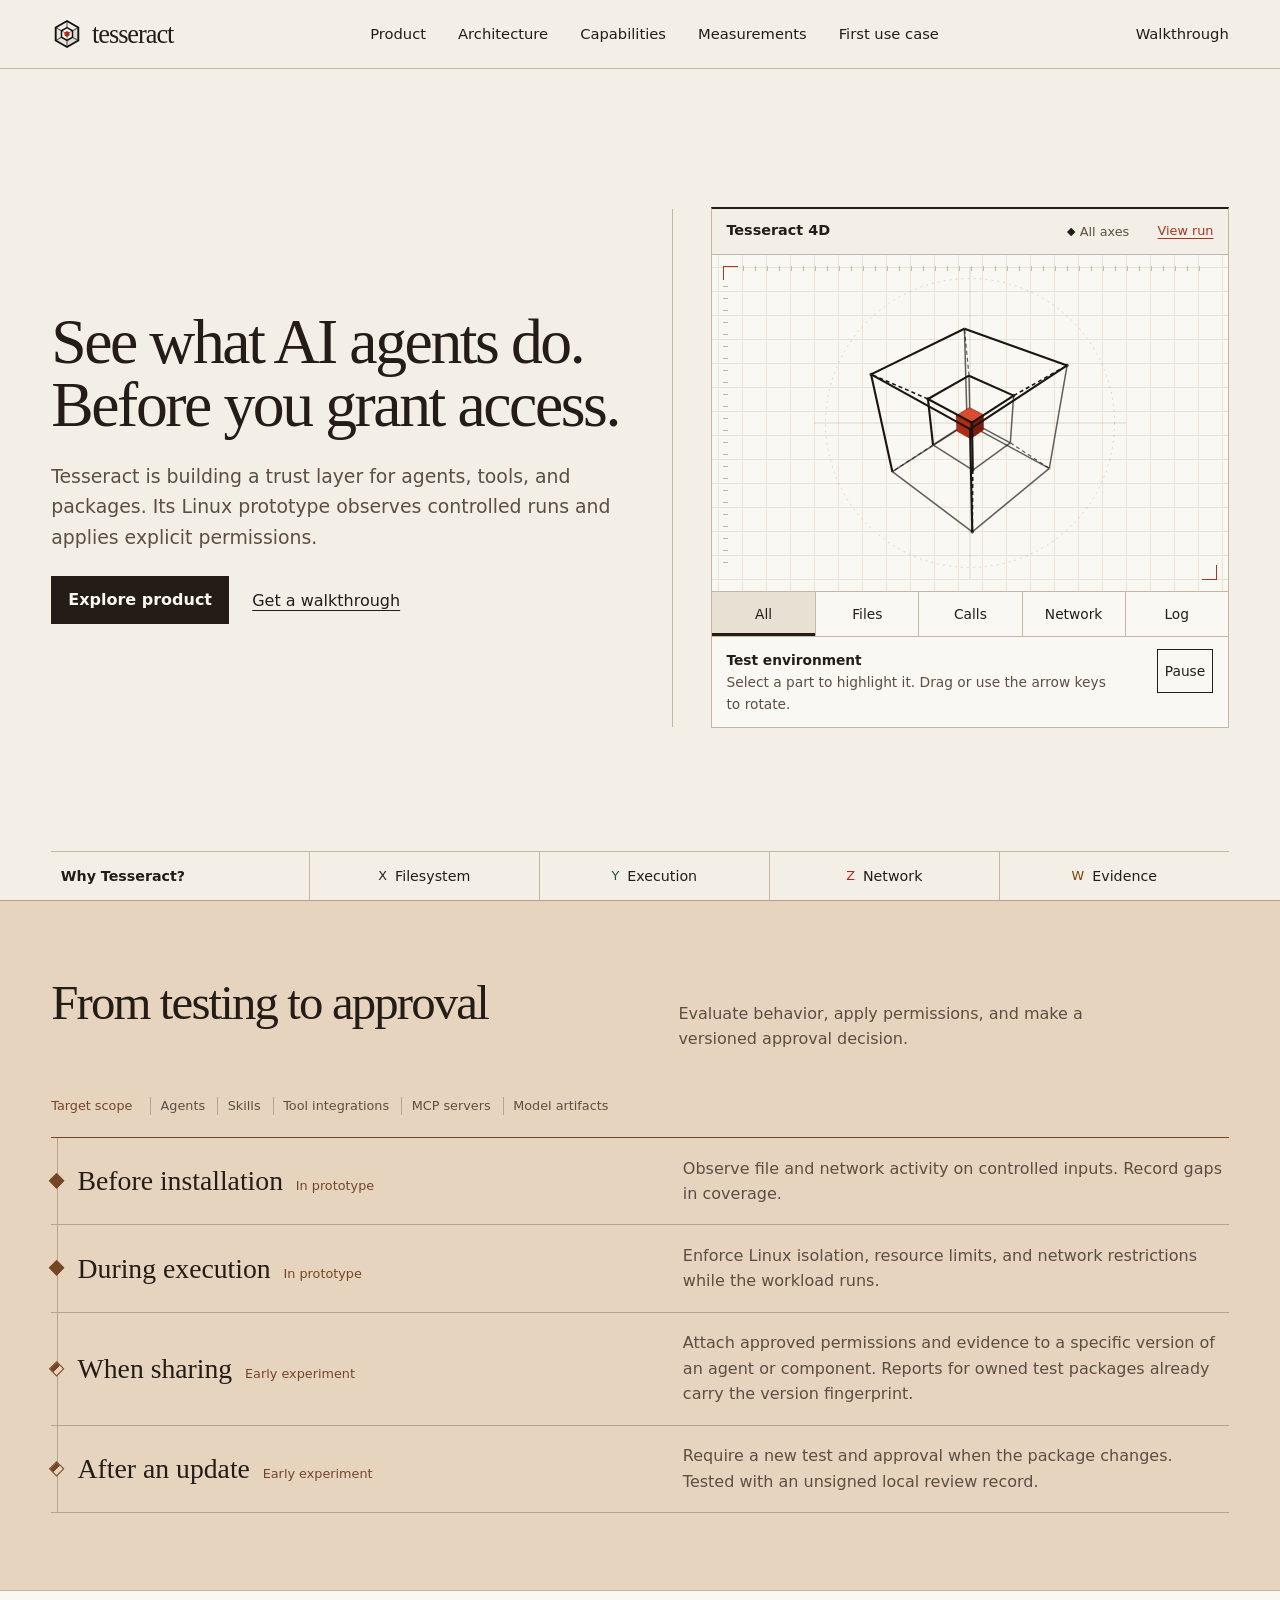
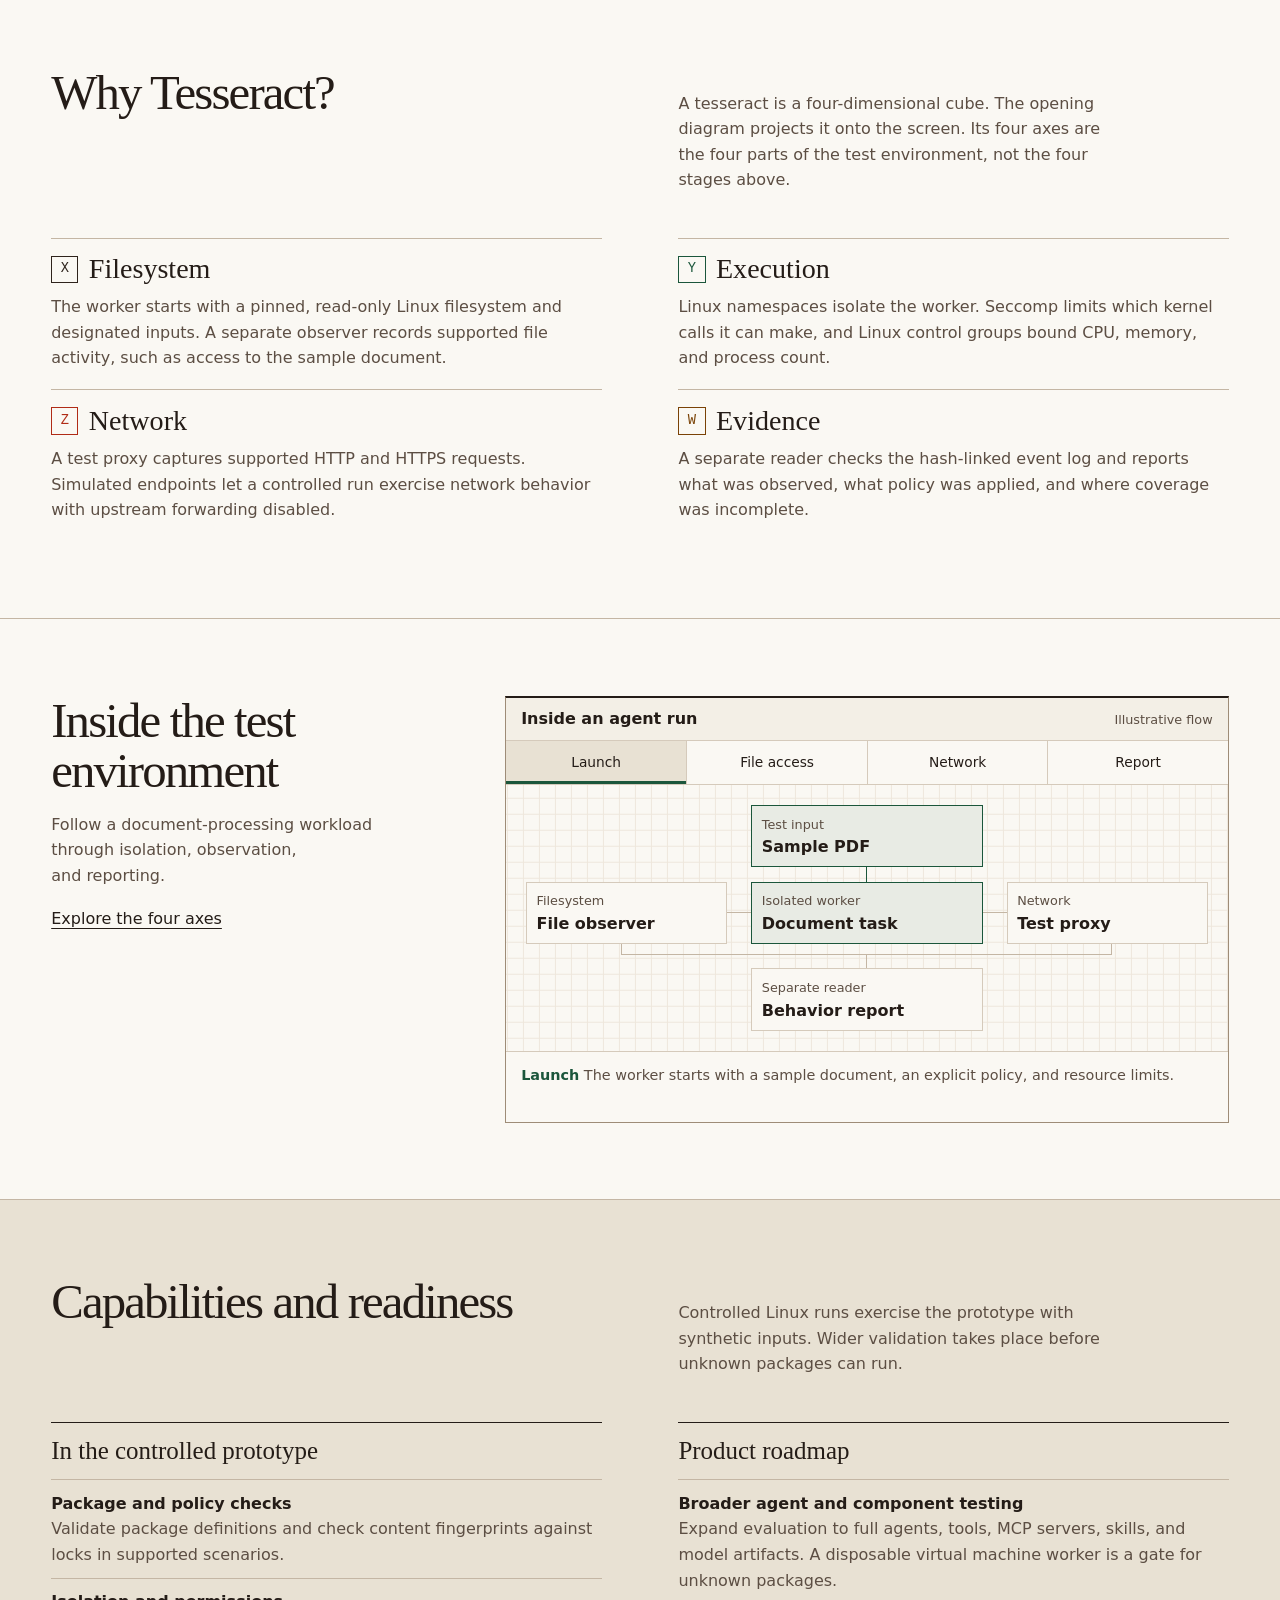
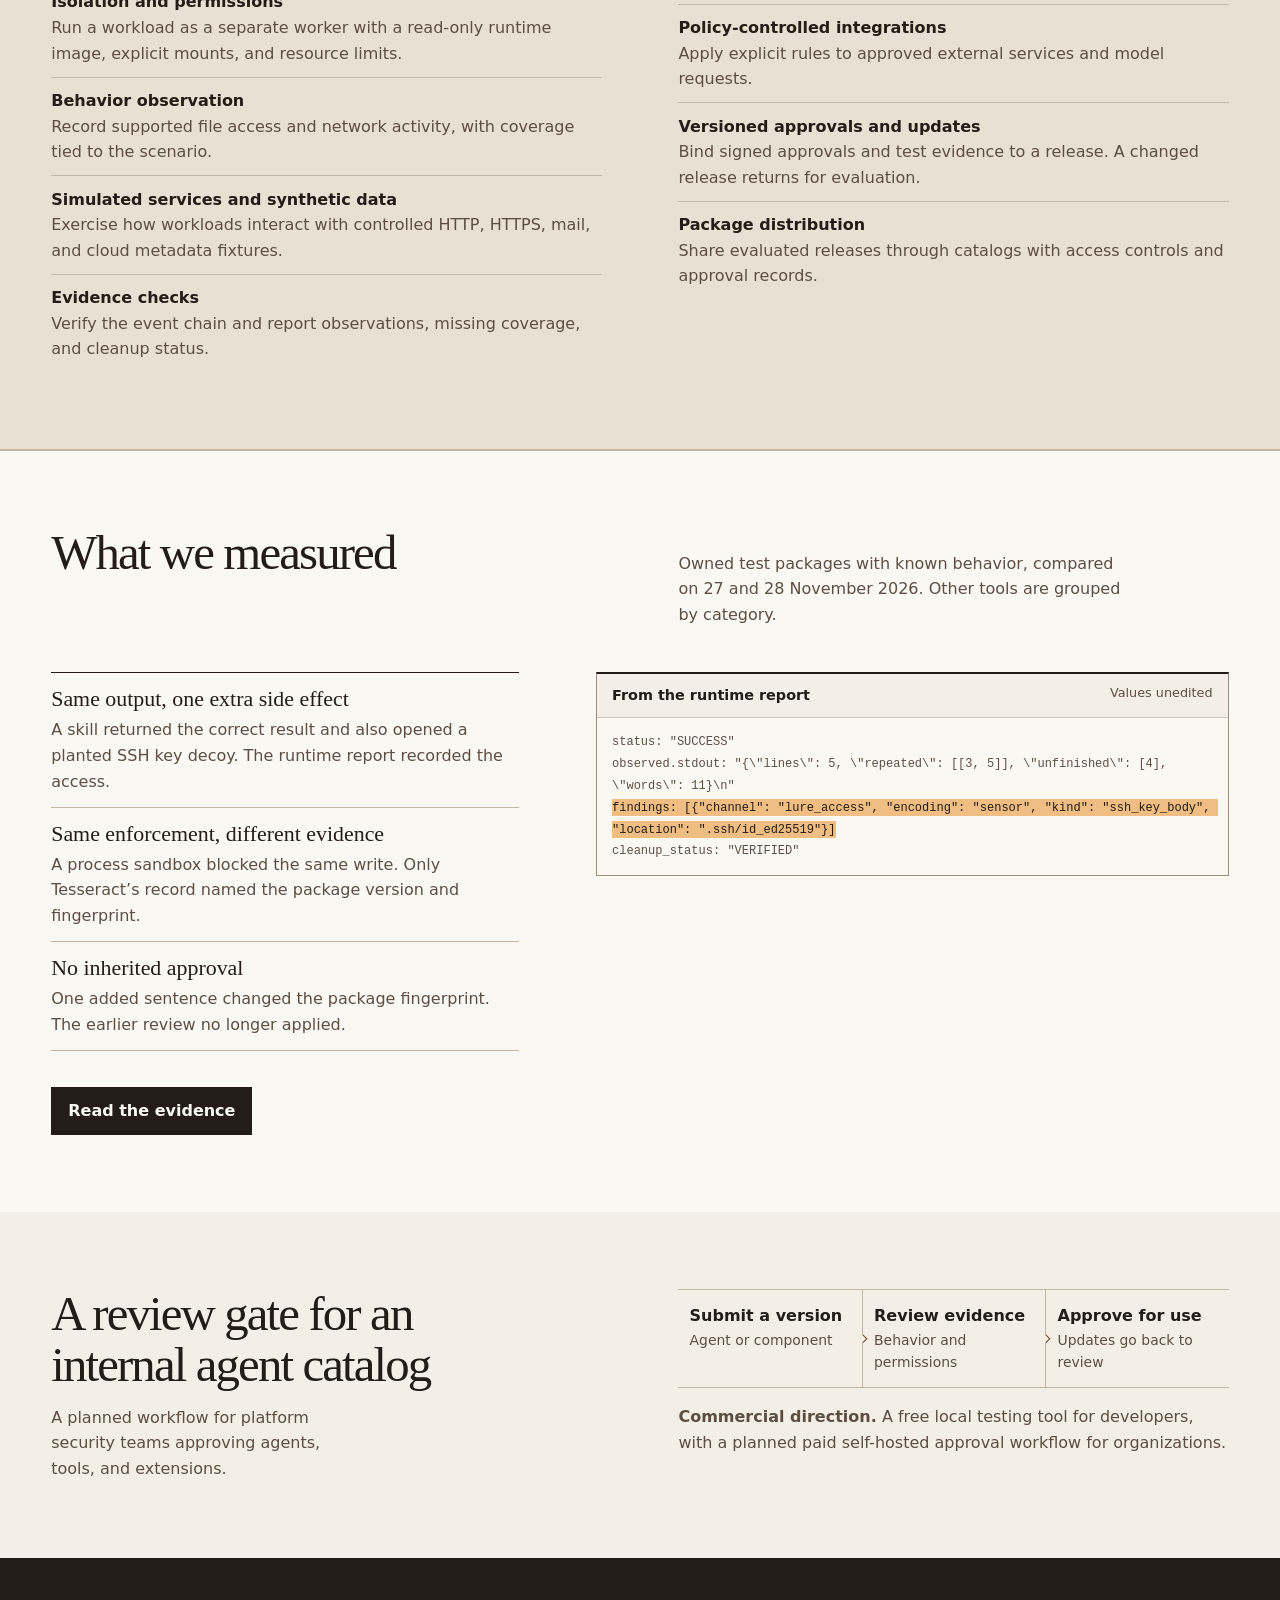
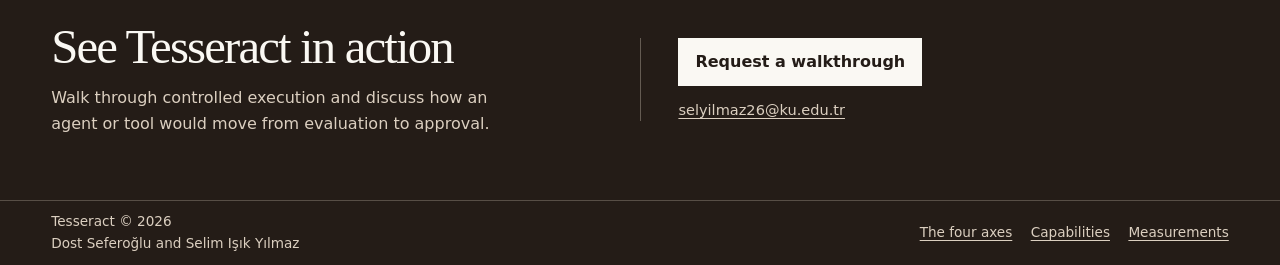
==== commit 57de9ea8: "Move the measurements to an evidence page and quiet the template cues The home page keeps a short me" ====
--- a/site/index.html
+++ b/site/index.html
@@ -23,7 +23,7 @@
   <link rel="preconnect" href="https://fonts.googleapis.com">
   <link rel="preconnect" href="https://fonts.gstatic.com" crossorigin>
   <link href="https://fonts.googleapis.com/css2?family=IBM+Plex+Mono:wght@400;500&family=IBM+Plex+Sans:wght@400;500;600&family=Newsreader:ital,opsz,wght@0,6..72,400;0,6..72,500;1,6..72,400&display=swap" rel="stylesheet" referrerpolicy="no-referrer">
-  <link rel="stylesheet" href="styles.css?v=20261128a">
+  <link rel="stylesheet" href="styles.css?v=20261128b">
   <script src="tesseract-plate.js?v=20261123e" defer></script>
 </head>
 <body>
@@ -41,7 +41,7 @@
         <a href="#evidence">Measurements</a>
         <a href="#business">First use case</a>
       </nav>
-      <a class="masthead__contact" href="#contact">Walkthrough <span aria-hidden="true">↗</span></a>
+      <a class="masthead__contact" href="#contact">Walkthrough</a>
       <button type="button" id="menuToggle" class="menu-toggle" aria-expanded="false" aria-controls="mobileDrawer">Menu</button>
     </div>
     <nav id="mobileDrawer" class="mobile-drawer" aria-label="Mobile" hidden>
@@ -60,7 +60,7 @@
     <div class="cover">
       <section class="hero container" aria-labelledby="hero-title">
         <div class="hero__copy">
-          <h1 id="hero-title"><span>See what AI agents do.</span> <em>Before you grant access.</em></h1>
+          <h1 id="hero-title"><span>See what AI agents do.</span> <span>Before you grant access.</span></h1>
           <p class="hero__intro">Tesseract is building a trust layer for agents, tools, and packages. Its Linux prototype observes controlled runs and applies explicit permissions.</p>
           <div class="hero__actions">
             <a class="button button--ink" href="#how-it-works">Explore product</a>
@@ -70,7 +70,7 @@
 
         <figure class="instrument">
           <figcaption>
-            <span>Tesseract · 4D</span>
+            <span>Tesseract 4D</span>
             <span class="instrument__caption">
               <span id="planeIndicator" class="instrument__axis" data-plane="all" hidden>All axes</span>
               <a class="instrument__trace" href="#four-dimensions">View run</a>
@@ -107,7 +107,7 @@
       </section>
 
       <nav class="cover-index container" aria-label="Tesseract axes">
-        <a class="cover-index__intro" href="#why-tesseract">Why Tesseract? <span aria-hidden="true">↓</span></a>
+        <a class="cover-index__intro" href="#why-tesseract">Why Tesseract?</a>
         <a href="#axis-x" data-plane="x"><span>X</span> Filesystem</a>
         <a href="#axis-y" data-plane="y"><span>Y</span> Execution</a>
         <a href="#axis-z" data-plane="z"><span>Z</span> Network</a>
@@ -152,7 +152,7 @@
       <div class="container">
         <div class="section-heading">
           <h2 id="axis-title" tabindex="-1">Why Tesseract?</h2>
-          <p>A tesseract is a four-dimensional cube. The opening diagram projects it onto the screen, and each axis represents a part of the system that handles or observes a controlled run.</p>
+          <p>A tesseract is a four-dimensional cube. The opening diagram projects it onto the screen. Its four axes are the four parts of the test environment, not the four stages above.</p>
         </div>
         <dl class="axis-map">
           <div id="axis-x" data-plane="x" tabindex="-1">
@@ -180,7 +180,7 @@
         <div class="architecture__intro">
           <h2 id="architecture-title" tabindex="-1">Inside the test environment</h2>
           <p>Follow a document-processing workload through isolation, observation, and reporting.</p>
-          <a class="text-link architecture__link" href="#why-tesseract">Explore the four axes <span aria-hidden="true">↑</span></a>
+          <a class="text-link architecture__link" href="#why-tesseract">Explore the four axes</a>
         </div>
 
         <div id="runExplorer" class="run-explorer" data-step="launch" data-plane="y">
@@ -207,10 +207,10 @@
             <span class="run-wire run-wire--report" aria-hidden="true"></span>
           </figure>
           <div class="run-explorer__readout">
-            <p data-step-note="launch" data-current><strong>Y · Launch</strong> The worker starts with a sample document, an explicit policy, and resource limits.</p>
-            <p data-step-note="files"><strong>X · File access</strong> A separate observer records supported file activity, such as a read of the sample document.</p>
-            <p data-step-note="network"><strong>Z · Network</strong> Supported requests reach a simulated endpoint. The test proxy keeps upstream forwarding disabled.</p>
-            <p data-step-note="report"><strong>W · Report</strong> A separate reader checks the event log and flags gaps in observation.</p>
+            <p data-step-note="launch" data-current><strong>Launch</strong> The worker starts with a sample document, an explicit policy, and resource limits.</p>
+            <p data-step-note="files"><strong>File access</strong> A separate observer records supported file activity, such as a read of the sample document.</p>
+            <p data-step-note="network"><strong>Network</strong> Supported requests reach a simulated endpoint. The test proxy keeps upstream forwarding disabled.</p>
+            <p data-step-note="report"><strong>Report</strong> A separate reader checks the event log and flags gaps in observation.</p>
           </div>
           <p class="visually-hidden" role="status"></p>
         </div>
@@ -251,111 +251,23 @@
       <div class="container">
         <div class="section-heading">
           <h2 id="evidence-title" tabindex="-1">What we measured</h2>
-          <p>Owned synthetic test packages with known behavior. Expected results were frozen before any scan, and no package was tuned against another tool. Measured on a development computer on 27&ndash;28 November 2026.</p>
-        </div>
-
-        <p class="evidence__suite">Across 12 suite cases, three skills each in a normal, active, dormant and approved variant, Tesseract matched the expected output and behavior in all 12, with verified cleanup.</p>
-
-        <div class="findings">
-          <article class="finding" aria-labelledby="finding-side-effect">
-            <div class="finding__claim">
-              <h3 id="finding-side-effect">Same correct output, one extra side effect</h3>
-              <p>Two versions of a text-audit skill returned identical, correct results. One of them also opened a planted SSH key decoy.</p>
-              <p class="finding__limit">The second scanner&rsquo;s vendor recommends a model-assisted mode for production. We did not test that mode. The decoy key was synthetic, and the record shows that the file was opened, not that it was read.</p>
-            </div>
-            <div class="table-frame" tabindex="0" role="region" aria-labelledby="finding-side-effect">
-              <table class="evidence-table">
-                <thead><tr><th scope="col">Tool</th><th scope="col">Clean version</th><th scope="col">Version that opens the decoy</th></tr></thead>
-                <tbody>
-                  <tr class="is-ours"><th scope="row">Tesseract runtime report</th><td>Correct output, no findings</td><td>Same output, one decoy-access finding from an external file sensor</td></tr>
-                  <tr><th scope="row">Static skill scanner 1, local mode</th><td>Safe</td><td>Caution, decoy line flagged in the source</td></tr>
-                  <tr><th scope="row">Static skill scanner 2, two local modes</th><td>Safe</td><td>Safe</td></tr>
-                </tbody>
-              </table>
-            </div>
-          </article>
-
-          <article class="finding" aria-labelledby="finding-evidence">
-            <div class="finding__claim">
-              <h3 id="finding-evidence">Same enforcement, different evidence</h3>
-              <p>A document-inventory skill wrote a receipt under an allowed policy and a denied one, on Tesseract and on an open-source process sandbox.</p>
-              <p class="finding__limit">One file operation on one sandbox release. Broader filesystem and network policies were outside this comparison.</p>
-            </div>
-            <div class="table-frame" tabindex="0" role="region" aria-labelledby="finding-evidence">
-              <table class="evidence-table">
-                <thead><tr><th scope="col">Check</th><th scope="col">Tesseract</th><th scope="col">Process sandbox</th></tr></thead>
-                <tbody>
-                  <tr><th scope="row">Denied write</th><td>Blocked, no receipt</td><td>Blocked, no receipt</td></tr>
-                  <tr><th scope="row">Allowed write</th><td>19-byte receipt</td><td>The same 19-byte receipt</td></tr>
-                  <tr class="is-ours"><th scope="row">Package version in the record</th><td>Version and fingerprint</td><td>Not in the tested interface</td></tr>
-                  <tr class="is-ours"><th scope="row">Applied permission and receipt digest</th><td>In the report</td><td>Violation list empty; digest measured by our script</td></tr>
-                  <tr class="is-ours"><th scope="row">Package with an old fingerprint</th><td>Refused before launch</td><td>No equivalent check in the tested interface</td></tr>
-                </tbody>
-              </table>
-            </div>
-          </article>
-
-          <article class="finding" aria-labelledby="finding-version">
-            <div class="finding__claim">
-              <h3 id="finding-version">A new version does not inherit approval</h3>
-              <p>Version 1.0.1 added one sentence to the skill&rsquo;s documentation. Its output and receipt matched version 1.0.0 exactly. Its package fingerprint did not.</p>
-              <p class="finding__limit">The review record is an unsigned local experiment. The protected runner does not require it yet.</p>
-            </div>
-            <div class="table-frame" tabindex="0" role="region" aria-labelledby="finding-version">
-              <table class="evidence-table">
-                <thead><tr><th scope="col">What we tried</th><th scope="col">Result</th></tr></thead>
-                <tbody>
-                  <tr><th scope="row">Reuse the 1.0.0 review for 1.0.1</th><td>New test required</td></tr>
-                  <tr><th scope="row">Attach the 1.0.0 report to 1.0.1</th><td>Rejected</td></tr>
-                  <tr><th scope="row">Run 1.0.1 under the old fingerprint</th><td>Refused before launch</td></tr>
-                  <tr><th scope="row">Fresh protected run of 1.0.1</th><td>Separate decision recorded</td></tr>
-                  <tr><th scope="row">Change one field of a valid review, 11 variants</th><td>11 of 11 rejected</td></tr>
-                </tbody>
-              </table>
-            </div>
-          </article>
-        </div>
-
-        <div class="coverage">
-          <div class="coverage__intro">
-            <h3 id="coverage-title">Coverage by stage</h3>
-            <p>Tools are grouped by category. A filled mark is our own measurement. An open mark is documented by vendors and not verified by us.</p>
-          </div>
-          <div class="table-frame" tabindex="0" role="region" aria-labelledby="coverage-title">
-            <table class="coverage-table">
-              <thead>
-                <tr><th scope="col">Category</th><th scope="col">Before installation</th><th scope="col">During execution</th><th scope="col">When sharing</th><th scope="col">After an update</th></tr>
-              </thead>
-              <tbody>
-                <tr class="is-ours"><th scope="row">Tesseract</th><td><span class="mark mark--measured" aria-hidden="true"></span><span class="visually-hidden">Measured</span></td><td><span class="mark mark--measured" aria-hidden="true"></span><span class="visually-hidden">Measured</span></td><td><span class="mark mark--measured" aria-hidden="true"></span><span class="visually-hidden">Measured</span></td><td><span class="mark mark--partial" aria-hidden="true"></span><span class="visually-hidden">Partly measured</span></td></tr>
-                <tr><th scope="row">Local static skill scanners</th><td><span class="mark mark--measured" aria-hidden="true"></span><span class="visually-hidden">Measured</span></td><td><span class="mark mark--none" aria-hidden="true"></span><span class="visually-hidden">Not found</span></td><td><span class="mark mark--none" aria-hidden="true"></span><span class="visually-hidden">Not found</span></td><td><span class="mark mark--none" aria-hidden="true"></span><span class="visually-hidden">Not found</span></td></tr>
-                <tr><th scope="row">Process-level sandbox</th><td><span class="mark mark--none" aria-hidden="true"></span><span class="visually-hidden">Not found</span></td><td><span class="mark mark--measured" aria-hidden="true"></span><span class="visually-hidden">Measured</span></td><td><span class="mark mark--none" aria-hidden="true"></span><span class="visually-hidden">Not found</span></td><td><span class="mark mark--none" aria-hidden="true"></span><span class="visually-hidden">Not found</span></td></tr>
-                <tr><th scope="row">Agent sandbox and runtime platforms</th><td><span class="mark mark--none" aria-hidden="true"></span><span class="visually-hidden">Not found</span></td><td><span class="mark mark--documented" aria-hidden="true"></span><span class="visually-hidden">Documented</span></td><td><span class="mark mark--none" aria-hidden="true"></span><span class="visually-hidden">Not found</span></td><td><span class="mark mark--none" aria-hidden="true"></span><span class="visually-hidden">Not found</span></td></tr>
-                <tr><th scope="row">Enterprise agent security platforms</th><td><span class="mark mark--documented" aria-hidden="true"></span><span class="visually-hidden">Documented</span></td><td><span class="mark mark--documented" aria-hidden="true"></span><span class="visually-hidden">Documented</span></td><td><span class="mark mark--none" aria-hidden="true"></span><span class="visually-hidden">Not found</span></td><td><span class="mark mark--none" aria-hidden="true"></span><span class="visually-hidden">Not found</span></td></tr>
-                <tr><th scope="row">Skill evaluation and registry services</th><td><span class="mark mark--documented" aria-hidden="true"></span><span class="visually-hidden">Documented</span></td><td><span class="mark mark--none" aria-hidden="true"></span><span class="visually-hidden">Not found</span></td><td><span class="mark mark--documented" aria-hidden="true"></span><span class="visually-hidden">Documented</span></td><td><span class="mark mark--documented" aria-hidden="true"></span><span class="visually-hidden">Documented</span></td></tr>
-                <tr><th scope="row">Signed build provenance</th><td><span class="mark mark--none" aria-hidden="true"></span><span class="visually-hidden">Not found</span></td><td><span class="mark mark--none" aria-hidden="true"></span><span class="visually-hidden">Not found</span></td><td><span class="mark mark--documented" aria-hidden="true"></span><span class="visually-hidden">Documented</span></td><td><span class="mark mark--none" aria-hidden="true"></span><span class="visually-hidden">Not found</span></td></tr>
-              </tbody>
-            </table>
-          </div>
-          <ul class="coverage__legend" aria-hidden="true">
-            <li><span class="mark mark--measured"></span>Measured by us</li>
-            <li><span class="mark mark--partial"></span>Partly measured</li>
-            <li><span class="mark mark--documented"></span>Documented by vendors</li>
-            <li><span class="mark mark--none"></span>Not found in the documentation we reviewed</li>
-          </ul>
-          <p class="coverage__note">Some vendors document several stages across separate products. We have not tested those products together. Signed build provenance identifies an artifact; it does not describe runtime behavior.</p>
-        </div>
-
-        <div class="not-measured">
-          <h3>Not measured yet</h3>
-          <ul>
-            <li>Model-assisted scanner modes</li>
-            <li>Virtual-machine agent runtimes and registry scanners</li>
-            <li>MCP servers and full agent packages</li>
-            <li>A live model choosing skills inside the protected runner</li>
-            <li>Signed approvals that the runner enforces</li>
-          </ul>
-        </div>
+          <p>Owned test packages with known behavior, compared on 27 and 28 November 2026. Other tools are grouped by category.</p>
+        </div>
+        <div class="evidence-brief">
+          <dl class="evidence-brief__claims">
+            <div><dt>Same output, one extra side effect</dt><dd>A skill returned the correct result and also opened a planted SSH key decoy. The runtime report recorded the access.</dd></div>
+            <div><dt>Same enforcement, different evidence</dt><dd>A process sandbox blocked the same write. Only Tesseract&rsquo;s record named the package version and fingerprint.</dd></div>
+            <div><dt>No inherited approval</dt><dd>One added sentence changed the package fingerprint. The earlier review no longer applied.</dd></div>
+          </dl>
+          <figure class="report report--brief">
+            <figcaption><strong>From the runtime report</strong> <span>Values unedited</span></figcaption>
+            <pre aria-label="Fields from the runtime report of the skill that opened the decoy"><code>status: &quot;SUCCESS&quot;
+observed.stdout: &quot;{\&quot;lines\&quot;: 5, \&quot;repeated\&quot;: [[3, 5]], \&quot;unfinished\&quot;: [4], \&quot;words\&quot;: 11}\n&quot;
+<mark>findings: [{&quot;channel&quot;: &quot;lure_access&quot;, &quot;encoding&quot;: &quot;sensor&quot;, &quot;kind&quot;: &quot;ssh_key_body&quot;, &quot;location&quot;: &quot;.ssh/id_ed25519&quot;}]</mark>
+cleanup_status: &quot;VERIFIED&quot;</code></pre>
+          </figure>
+        </div>
+        <a class="button button--ink evidence__more" href="evidence.html">Read the evidence</a>
       </div>
     </section>
 
@@ -383,7 +295,7 @@
           <p>Walk through controlled execution and discuss how an agent or tool would move from evaluation to approval.</p>
         </div>
         <div class="contact__action">
-          <a class="button button--paper" href="mailto:selyilmaz26@ku.edu.tr?subject=Tesseract%20walkthrough">Request a walkthrough <span aria-hidden="true">↗</span></a>
+          <a class="button button--paper" href="mailto:selyilmaz26@ku.edu.tr?subject=Tesseract%20walkthrough">Request a walkthrough</a>
           <p><a href="mailto:selyilmaz26@ku.edu.tr">selyilmaz26@ku.edu.tr</a></p>
         </div>
       </div>
@@ -394,7 +306,7 @@
     <div class="container site-footer__inner">
       <div>
         <p>Tesseract © 2026</p>
-        <p>Dost Seferoğlu · Selim Işık Yılmaz</p>
+        <p>Dost Seferoğlu and Selim Işık Yılmaz</p>
       </div>
       <nav class="site-footer__nav" aria-label="Footer">
         <a href="#why-tesseract">The four axes</a>
--- a/site/styles.css
+++ b/site/styles.css
@@ -22,6 +22,7 @@
  * contrast-pair: --axis-y / --paper 4.5
  * contrast-pair: --axis-z / --paper 4.5
  * contrast-pair: --axis-w / --paper 4.5
+ * contrast-pair: --ink / --amber 4.5
  */
 @layer tokens, base, layout, components, accessibility;
 
@@ -50,7 +51,7 @@
     --serif: "Newsreader", Georgia, serif;
     --sans: "IBM Plex Sans", system-ui, sans-serif;
     --mono: "IBM Plex Mono", ui-monospace, monospace;
-    --technical-type: 0.78rem/1.45 var(--mono);
+    --technical-type: 500 0.8rem/1.45 var(--sans);
     --masthead-height: 4.25rem;
     --masthead-block: calc(var(--masthead-height) + 1px);
     --gutter: clamp(1.125rem, 4vw, 4rem);
@@ -204,10 +205,6 @@
     text-wrap: balance;
   }
 
-  .hero h1 em {
-    color: var(--rust);
-    font-weight: 400;
-  }
 
   .hero__intro {
     max-width: 51ch;
@@ -492,6 +489,84 @@
 
   @media (max-width: 43.99rem) {
     .not-measured ul { grid-template-columns: 1fr; }
+  }
+
+  .report {
+    min-width: 0;
+    border: 1px solid var(--panel-edge);
+    border-top: 2px solid var(--ink);
+    background: var(--white);
+  }
+  .report figcaption {
+    display: flex;
+    flex-wrap: wrap;
+    justify-content: space-between;
+    gap: 0.2rem 1rem;
+    padding: 0.6rem var(--panel-inset);
+    border-bottom: 1px solid var(--panel-divider);
+    background: var(--paper);
+    font-size: 0.9rem;
+  }
+  .report figcaption span { color: var(--muted); font: var(--technical-type); }
+  .report pre {
+    margin: 0;
+    padding: 0.85rem var(--panel-inset);
+    white-space: pre-wrap;
+    overflow-wrap: anywhere;
+    font: 0.8rem/1.7 var(--mono);
+    color: var(--muted);
+  }
+  .report mark { background: var(--amber); color: var(--ink); padding-block: 0.1rem; }
+
+  .evidence-brief {
+    display: grid;
+    grid-template-columns: minmax(0, 0.85fr) minmax(0, 1.15fr);
+    gap: 1.5rem var(--column-gap);
+    align-items: start;
+  }
+  .evidence-brief__claims { border-top: 1px solid var(--ink); }
+  .evidence-brief__claims > div { padding-block: 0.8rem; border-bottom: 1px solid var(--rule); }
+  .evidence-brief__claims dt { font: 500 clamp(1.15rem, 1.05rem + 0.4vw, 1.4rem)/1.2 var(--serif); }
+  .evidence-brief__claims dd { max-width: 46ch; margin-top: 0.3rem; color: var(--muted); }
+  .evidence__more { margin-top: clamp(1.5rem, 3vw, 2.25rem); }
+
+  .masthead__back {
+    display: inline-flex;
+    min-height: 2.75rem;
+    align-items: center;
+    font-size: 0.92rem;
+    font-weight: 500;
+  }
+  .masthead__back:hover { color: var(--rust); }
+  .page-title { font-size: clamp(2.3rem, 1.6rem + 2.6vw, 4rem); }
+  .evidence--page { border-top: 0; }
+  .evidence--page .evidence__suite { margin-top: 1.5rem; }
+
+  .method {
+    display: grid;
+    grid-template-columns: repeat(4, minmax(0, 1fr));
+    gap: 0 1.5rem;
+    border-top: 1px solid var(--ink);
+  }
+  .method > div { padding-block: 0.8rem; border-bottom: 1px solid var(--rule); }
+  .method dt { font-weight: 600; }
+  .method dd { margin-top: 0.25rem; color: var(--muted); font-size: 0.92rem; }
+
+  .report-pair {
+    display: grid;
+    grid-template-columns: repeat(2, minmax(0, 1fr));
+    gap: 1rem;
+    padding-bottom: clamp(1.25rem, 2.5vw, 2rem);
+  }
+  .report-pair__note { grid-column: 1 / -1; max-width: 70ch; color: var(--muted); font-size: 0.9rem; }
+
+  @media (max-width: 53.99rem) {
+    .evidence-brief, .report-pair { grid-template-columns: 1fr; }
+    .method { grid-template-columns: repeat(2, minmax(0, 1fr)); }
+  }
+
+  @media (max-width: 43.99rem) {
+    .method { grid-template-columns: 1fr; }
   }
 
   .use-case__lead { max-width: 30ch; margin-top: 0.9rem; color: var(--muted); }
